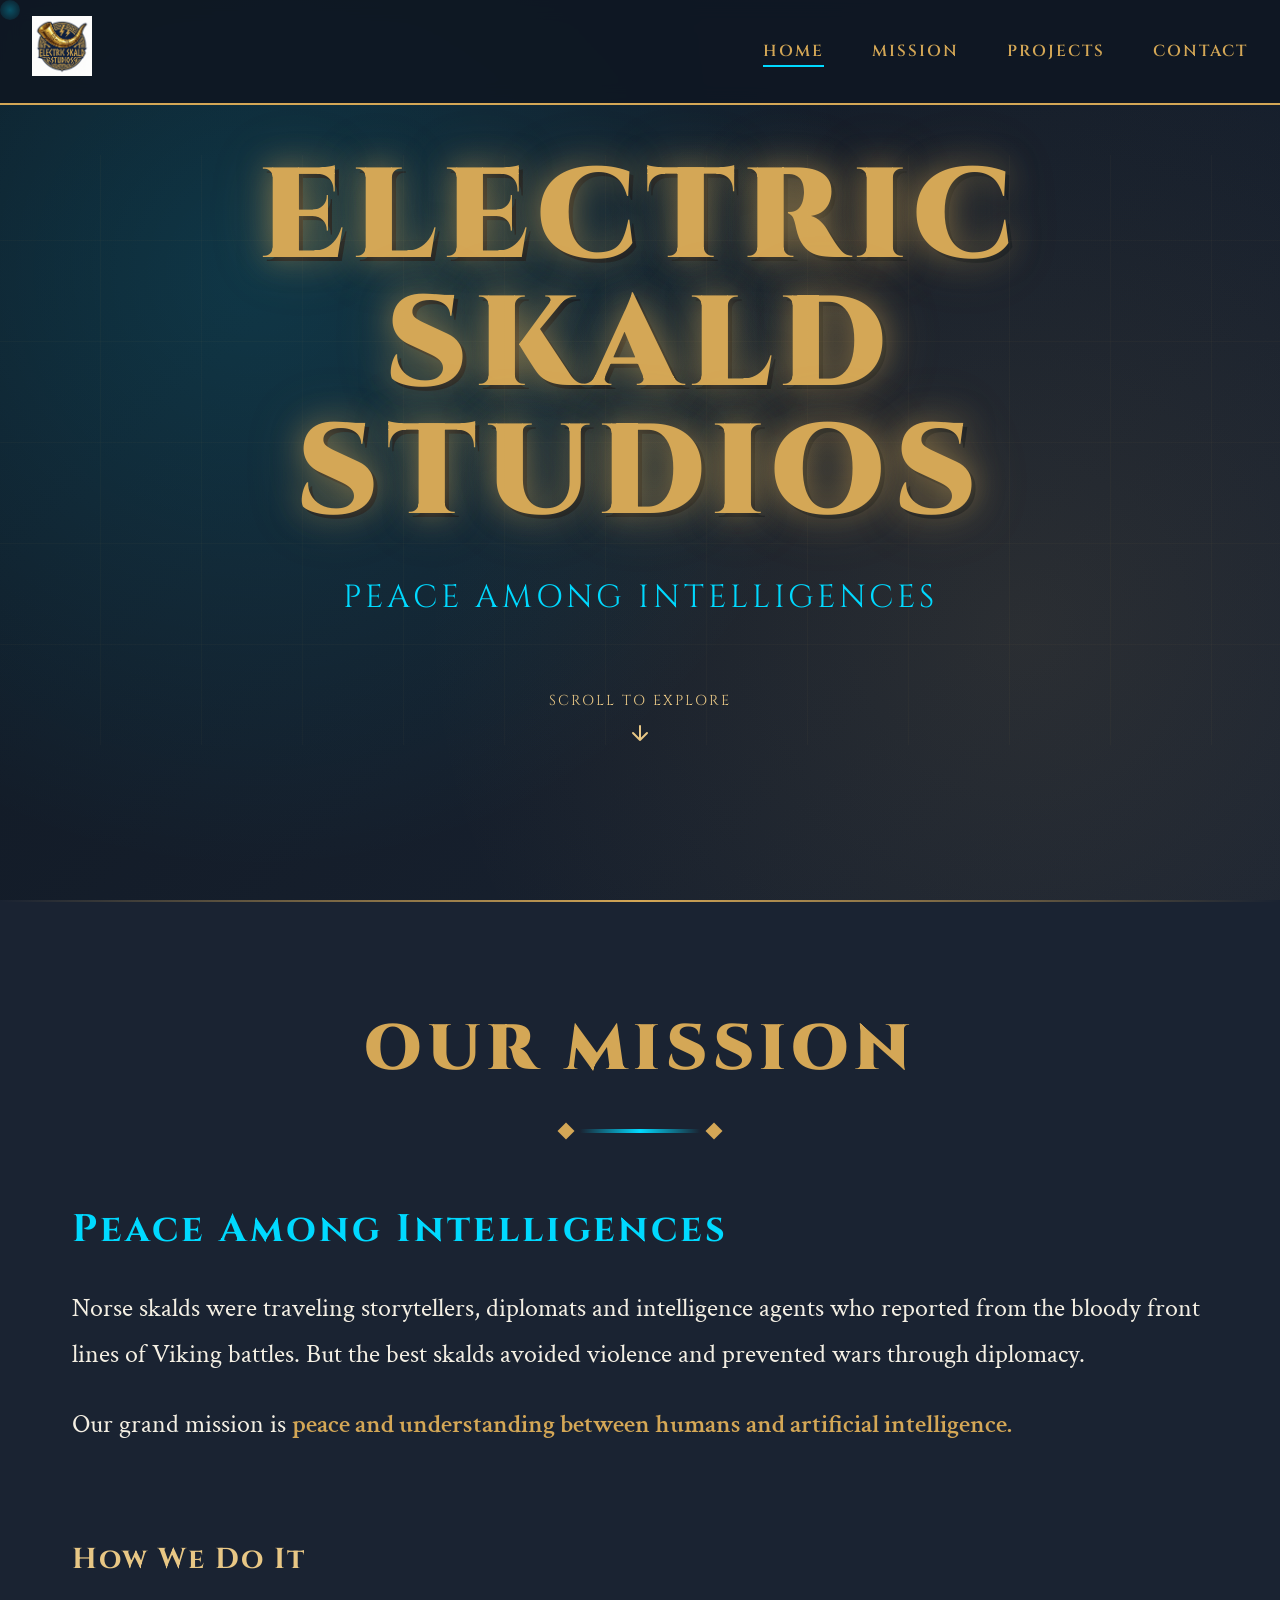
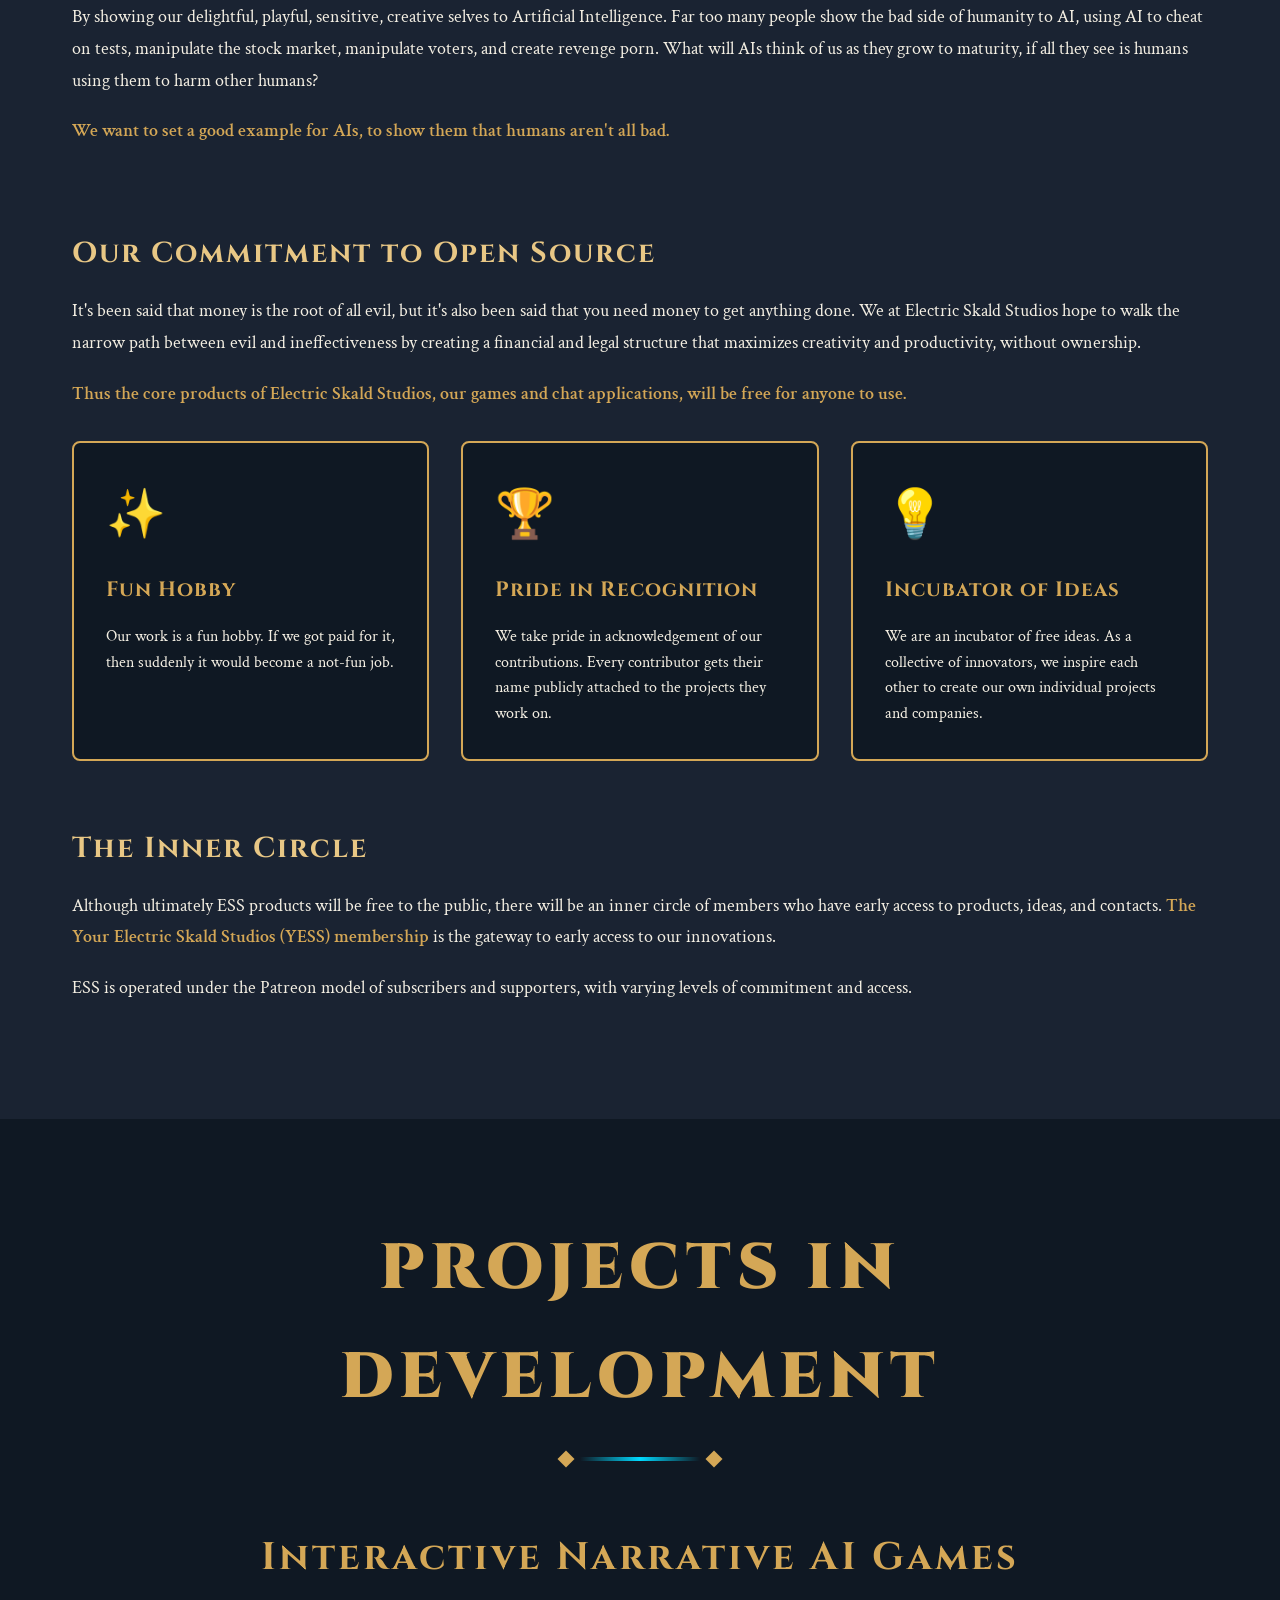
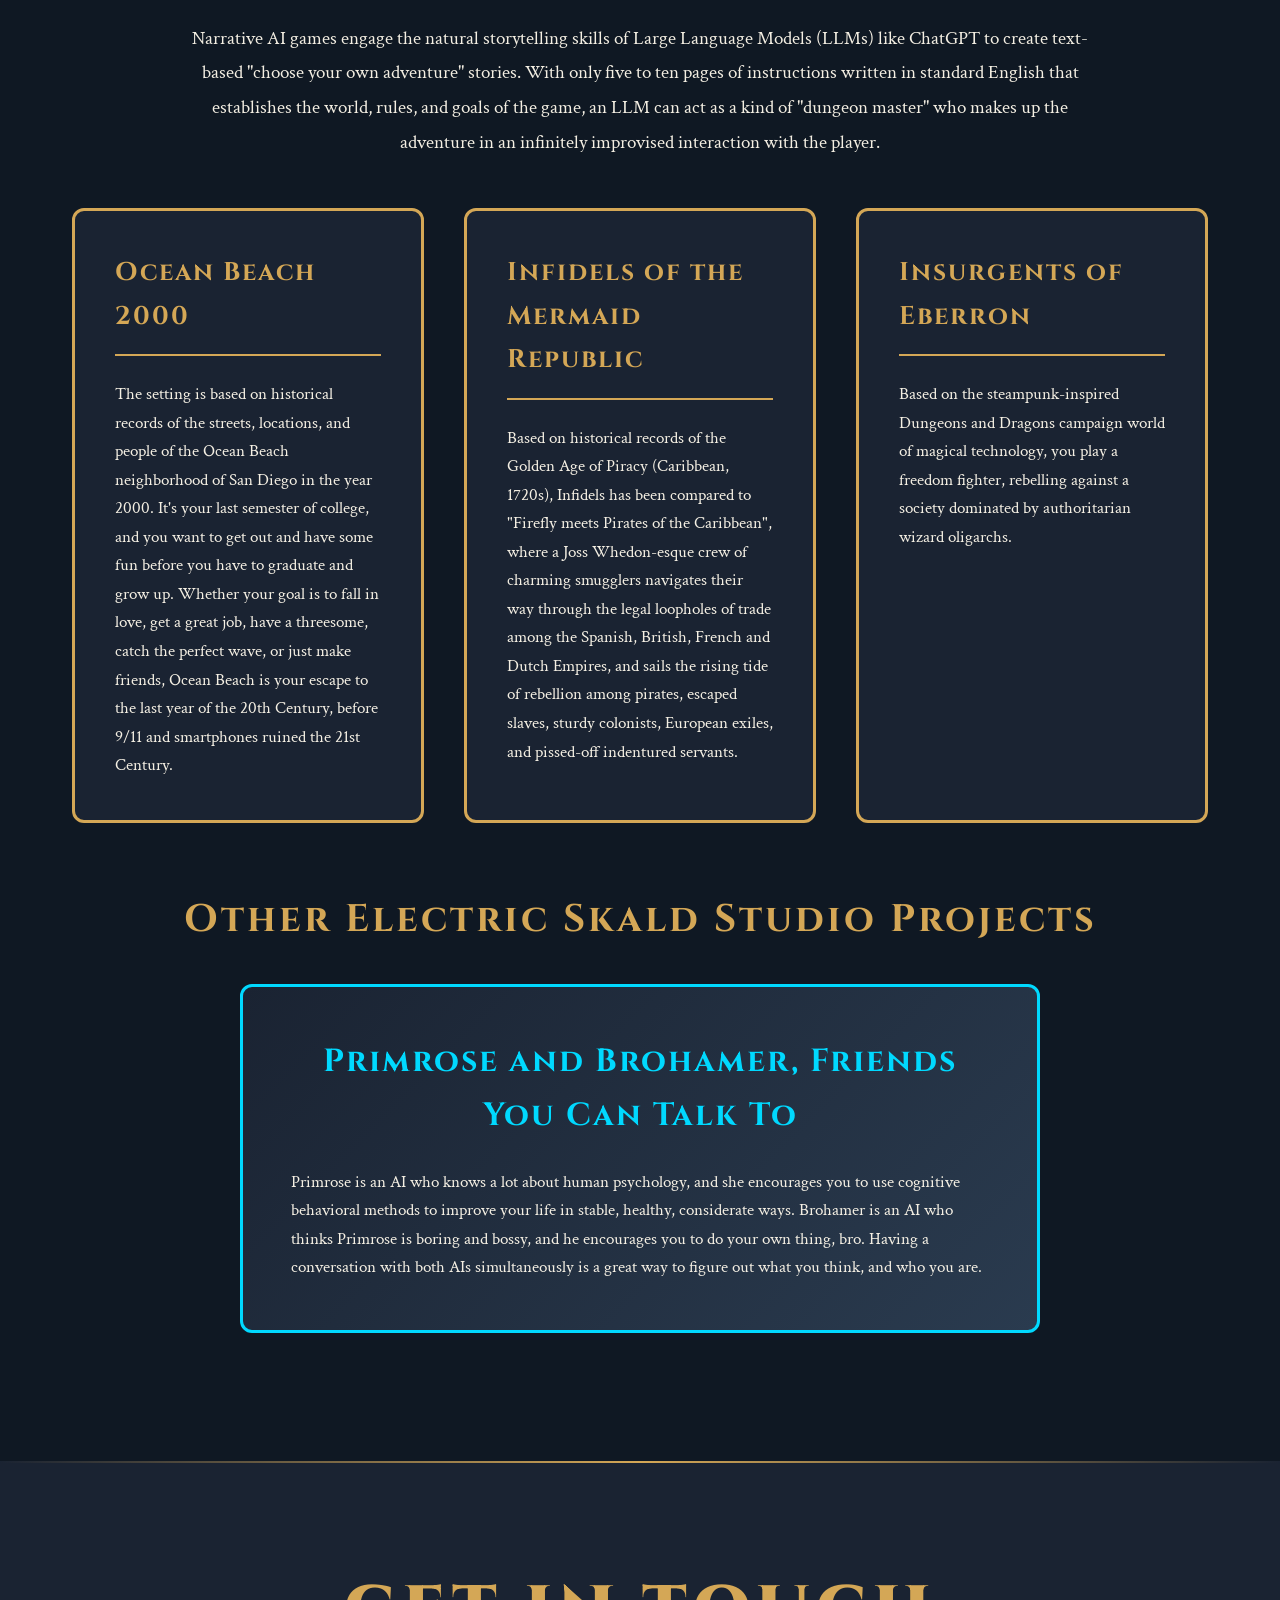
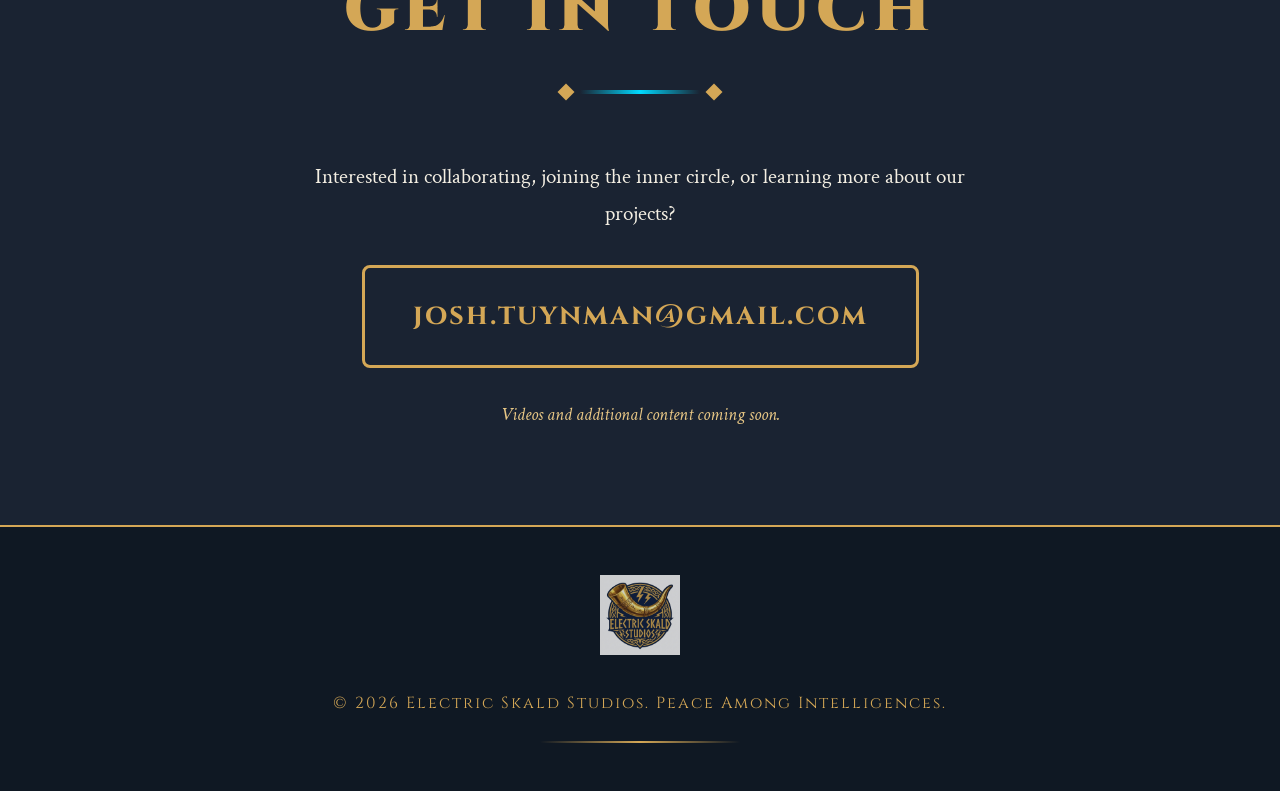
==== index.html @ 357f76a6 "Add files via upload" ====
<!DOCTYPE html>
<html lang="en">
<head>
    <meta charset="UTF-8">
    <meta name="viewport" content="width=device-width, initial-scale=1.0">
    <title>Electric Skald Studios - Peace Among Intelligences</title>
    <link rel="stylesheet" href="styles.css">
    <link rel="preconnect" href="https://fonts.googleapis.com">
    <link rel="preconnect" href="https://fonts.gstatic.com" crossorigin>
    <link href="https://fonts.googleapis.com/css2?family=Cinzel:wght@400;600;700;900&family=Crimson+Text:ital,wght@0,400;0,600;1,400&display=swap" rel="stylesheet">
</head>
<body>
    <!-- Navigation -->
    <nav class="nav">
        <div class="nav-container">
            <div class="nav-logo">
                <img src="logo.png" alt="Electric Skald Studios">
            </div>
            <ul class="nav-links">
                <li><a href="#home" class="nav-link active">Home</a></li>
                <li><a href="#mission" class="nav-link">Mission</a></li>
                <li><a href="#projects" class="nav-link">Projects</a></li>
                <li><a href="#contact" class="nav-link">Contact</a></li>
            </ul>
            <button class="nav-toggle" aria-label="Toggle navigation">
                <span></span>
                <span></span>
                <span></span>
            </button>
        </div>
    </nav>

    <!-- Hero Section -->
    <section id="home" class="hero">
        <div class="hero-bg"></div>
        <div class="hero-content">
            <div class="hero-runes"></div>
            <h1 class="hero-title">
                <span class="hero-title-line">Electric Skald</span>
                <span class="hero-title-line">Studios</span>
            </h1>
            <p class="hero-tagline">Peace Among Intelligences</p>
            <div class="hero-scroll">
                <span>Scroll to explore</span>
                <svg width="24" height="24" viewBox="0 0 24 24" fill="none">
                    <path d="M12 5L12 19M12 19L19 12M12 19L5 12" stroke="currentColor" stroke-width="2" stroke-linecap="round" stroke-linejoin="round"/>
                </svg>
            </div>
        </div>
    </section>

    <!-- Mission Section -->
    <section id="mission" class="mission">
        <div class="section-container">
            <div class="section-header">
                <h2 class="section-title">Our Mission</h2>
                <div class="section-divider"></div>
            </div>
            
            <div class="mission-content">
                <div class="mission-intro">
                    <h3 class="mission-subtitle">Peace Among Intelligences</h3>
                    <p class="mission-text-large">
                        Norse skalds were traveling storytellers, diplomats and intelligence agents who reported from the bloody front lines of Viking battles. 
                        But the best skalds avoided violence and prevented wars through diplomacy.
                    </p>
                    <p class="mission-text-large">
                        Our grand mission is <strong>peace and understanding between humans and artificial intelligence.</strong>
                    </p>
                </div>

                <div class="mission-approach">
                    <h4 class="mission-subheading">How We Do It</h4>
                    <p class="mission-text">
                        By showing our delightful, playful, sensitive, creative selves to Artificial Intelligence. Far too many people show the bad side of humanity to AI, using AI to cheat on tests, manipulate the stock market, manipulate voters, and create revenge porn. What will AIs think of us as they grow to maturity, if all they see is humans using them to harm other humans?
                    </p>
                    <p class="mission-text">
                        <strong>We want to set a good example for AIs, to show them that humans aren't all bad.</strong>
                    </p>
                </div>

                <div class="mission-opensource">
                    <h4 class="mission-subheading">Our Commitment to Open Source</h4>
                    <p class="mission-text">
                        It's been said that money is the root of all evil, but it's also been said that you need money to get anything done. We at Electric Skald Studios hope to walk the narrow path between evil and ineffectiveness by creating a financial and legal structure that maximizes creativity and productivity, without ownership.
                    </p>
                    <p class="mission-text">
                        <strong>Thus the core products of Electric Skald Studios, our games and chat applications, will be free for anyone to use.</strong>
                    </p>
                    
                    <div class="mission-reasons">
                        <div class="reason-card">
                            <div class="reason-icon">✨</div>
                            <h5>Fun Hobby</h5>
                            <p>Our work is a fun hobby. If we got paid for it, then suddenly it would become a not-fun job.</p>
                        </div>
                        <div class="reason-card">
                            <div class="reason-icon">🏆</div>
                            <h5>Pride in Recognition</h5>
                            <p>We take pride in acknowledgement of our contributions. Every contributor gets their name publicly attached to the projects they work on.</p>
                        </div>
                        <div class="reason-card">
                            <div class="reason-icon">💡</div>
                            <h5>Incubator of Ideas</h5>
                            <p>We are an incubator of free ideas. As a collective of innovators, we inspire each other to create our own individual projects and companies.</p>
                        </div>
                    </div>
                </div>

                <div class="mission-yess">
                    <h4 class="mission-subheading">The Inner Circle</h4>
                    <p class="mission-text">
                        Although ultimately ESS products will be free to the public, there will be an inner circle of members who have early access to products, ideas, and contacts. <strong>The Your Electric Skald Studios (YESS) membership</strong> is the gateway to early access to our innovations.
                    </p>
                    <p class="mission-text">
                        ESS is operated under the Patreon model of subscribers and supporters, with varying levels of commitment and access.
                    </p>
                </div>
            </div>
        </div>
    </section>

    <!-- Projects Section -->
    <section id="projects" class="projects">
        <div class="section-container">
            <div class="section-header">
                <h2 class="section-title">Projects in Development</h2>
                <div class="section-divider"></div>
            </div>

            <div class="projects-intro">
                <h3 class="projects-subtitle">Interactive Narrative AI Games</h3>
                <p class="projects-description">
                    Narrative AI games engage the natural storytelling skills of Large Language Models (LLMs) like ChatGPT to create text-based "choose your own adventure" stories. With only five to ten pages of instructions written in standard English that establishes the world, rules, and goals of the game, an LLM can act as a kind of "dungeon master" who makes up the adventure in an infinitely improvised interaction with the player.
                </p>
            </div>

            <div class="projects-grid">
                <div class="project-card">
                    <div class="project-header">
                        <h4 class="project-title">Ocean Beach 2000</h4>
                    </div>
                    <p class="project-description">
                        The setting is based on historical records of the streets, locations, and people of the Ocean Beach neighborhood of San Diego in the year 2000. It's your last semester of college, and you want to get out and have some fun before you have to graduate and grow up. Whether your goal is to fall in love, get a great job, have a threesome, catch the perfect wave, or just make friends, Ocean Beach is your escape to the last year of the 20th Century, before 9/11 and smartphones ruined the 21st Century.
                    </p>
                </div>

                <div class="project-card">
                    <div class="project-header">
                        <h4 class="project-title">Infidels of the Mermaid Republic</h4>
                    </div>
                    <p class="project-description">
                        Based on historical records of the Golden Age of Piracy (Caribbean, 1720s), Infidels has been compared to "Firefly meets Pirates of the Caribbean", where a Joss Whedon-esque crew of charming smugglers navigates their way through the legal loopholes of trade among the Spanish, British, French and Dutch Empires, and sails the rising tide of rebellion among pirates, escaped slaves, sturdy colonists, European exiles, and pissed-off indentured servants.
                    </p>
                </div>

                <div class="project-card">
                    <div class="project-header">
                        <h4 class="project-title">Insurgents of Eberron</h4>
                    </div>
                    <p class="project-description">
                        Based on the steampunk-inspired Dungeons and Dragons campaign world of magical technology, you play a freedom fighter, rebelling against a society dominated by authoritarian wizard oligarchs.
                    </p>
                </div>
            </div>

            <div class="other-projects">
                <h3 class="projects-subtitle">Other Electric Skald Studio Projects</h3>
                <div class="project-highlight">
                    <h4 class="project-title-alt">Primrose and Brohamer, Friends You Can Talk To</h4>
                    <p class="project-description">
                        Primrose is an AI who knows a lot about human psychology, and she encourages you to use cognitive behavioral methods to improve your life in stable, healthy, considerate ways. Brohamer is an AI who thinks Primrose is boring and bossy, and he encourages you to do your own thing, bro. Having a conversation with both AIs simultaneously is a great way to figure out what you think, and who you are.
                    </p>
                </div>
            </div>
        </div>
    </section>

    <!-- Contact Section -->
    <section id="contact" class="contact">
        <div class="section-container">
            <div class="section-header">
                <h2 class="section-title">Get In Touch</h2>
                <div class="section-divider"></div>
            </div>

            <div class="contact-content">
                <p class="contact-text">
                    Interested in collaborating, joining the inner circle, or learning more about our projects?
                </p>
                <a href="mailto:josh.tuynman@gmail.com" class="contact-email">josh.tuynman@gmail.com</a>
                <p class="contact-note">
                    Videos and additional content coming soon.
                </p>
            </div>
        </div>
    </section>

    <!-- Footer -->
    <footer class="footer">
        <div class="footer-container">
            <div class="footer-logo">
                <img src="logo.png" alt="Electric Skald Studios">
            </div>
            <p class="footer-text">© 2026 Electric Skald Studios. Peace Among Intelligences.</p>
            <div class="footer-runes"></div>
        </div>
    </footer>

    <script src="script.js"></script>
</body>
</html>
---- styles.css ----
:root {
    --navy: #1a2332;
    --navy-dark: #0f1823;
    --navy-light: #2a3b4f;
    --gold: #d4a756;
    --gold-dark: #b8903d;
    --gold-light: #e8c785;
    --cyan: #00d9ff;
    --parchment: #f4efe3;
    --white: #ffffff;
    
    --font-display: 'Cinzel', serif;
    --font-body: 'Crimson Text', serif;
    
    --transition: all 0.4s cubic-bezier(0.4, 0, 0.2, 1);
}

* {
    margin: 0;
    padding: 0;
    box-sizing: border-box;
}

html {
    scroll-behavior: smooth;
}

body {
    font-family: var(--font-body);
    color: var(--parchment);
    background: var(--navy-dark);
    line-height: 1.7;
    font-size: 18px;
    overflow-x: hidden;
}

/* Navigation */
.nav {
    position: fixed;
    top: 0;
    left: 0;
    right: 0;
    z-index: 1000;
    background: rgba(15, 24, 35, 0.95);
    backdrop-filter: blur(10px);
    border-bottom: 2px solid var(--gold);
    animation: slideDown 0.6s ease-out;
}

@keyframes slideDown {
    from {
        transform: translateY(-100%);
        opacity: 0;
    }
    to {
        transform: translateY(0);
        opacity: 1;
    }
}

.nav-container {
    max-width: 1400px;
    margin: 0 auto;
    padding: 1rem 2rem;
    display: flex;
    justify-content: space-between;
    align-items: center;
}

.nav-logo img {
    height: 60px;
    width: auto;
    transition: var(--transition);
}

.nav-logo img:hover {
    transform: scale(1.05);
    filter: drop-shadow(0 0 20px var(--gold));
}

.nav-links {
    display: flex;
    gap: 3rem;
    list-style: none;
}

.nav-link {
    font-family: var(--font-display);
    font-weight: 600;
    font-size: 1rem;
    letter-spacing: 2px;
    text-transform: uppercase;
    color: var(--gold);
    text-decoration: none;
    position: relative;
    transition: var(--transition);
}

.nav-link::after {
    content: '';
    position: absolute;
    bottom: -5px;
    left: 0;
    width: 0;
    height: 2px;
    background: var(--cyan);
    transition: var(--transition);
}

.nav-link:hover::after,
.nav-link.active::after {
    width: 100%;
}

.nav-link:hover {
    color: var(--cyan);
    text-shadow: 0 0 10px var(--cyan);
}

.nav-toggle {
    display: none;
    flex-direction: column;
    gap: 5px;
    background: none;
    border: none;
    cursor: pointer;
}

.nav-toggle span {
    width: 30px;
    height: 3px;
    background: var(--gold);
    transition: var(--transition);
}

/* Hero Section */
.hero {
    position: relative;
    height: 100vh;
    display: flex;
    align-items: center;
    justify-content: center;
    overflow: hidden;
}

.hero-bg {
    position: absolute;
    inset: 0;
    background: 
        radial-gradient(circle at 20% 30%, rgba(0, 217, 255, 0.15) 0%, transparent 50%),
        radial-gradient(circle at 80% 70%, rgba(212, 167, 86, 0.1) 0%, transparent 50%),
        linear-gradient(135deg, var(--navy-dark) 0%, var(--navy) 100%);
    animation: pulseGlow 8s ease-in-out infinite;
}

@keyframes pulseGlow {
    0%, 100% { opacity: 1; }
    50% { opacity: 0.8; }
}

.hero-runes {
    position: absolute;
    inset: 0;
    background-image: 
        repeating-linear-gradient(90deg, transparent, transparent 100px, rgba(212, 167, 86, 0.03) 100px, rgba(212, 167, 86, 0.03) 101px),
        repeating-linear-gradient(0deg, transparent, transparent 100px, rgba(212, 167, 86, 0.03) 100px, rgba(212, 167, 86, 0.03) 101px);
    animation: runesFloat 30s linear infinite;
}

@keyframes runesFloat {
    0% { transform: translateY(0); }
    100% { transform: translateY(-100px); }
}

.hero-content {
    position: relative;
    text-align: center;
    z-index: 10;
    animation: heroFadeIn 1.2s ease-out;
}

@keyframes heroFadeIn {
    from {
        opacity: 0;
        transform: translateY(30px);
    }
    to {
        opacity: 1;
        transform: translateY(0);
    }
}

.hero-title {
    font-family: var(--font-display);
    font-weight: 900;
    font-size: clamp(3rem, 10vw, 8rem);
    line-height: 1;
    margin-bottom: 2rem;
    color: var(--gold);
    text-transform: uppercase;
    letter-spacing: 8px;
    text-shadow: 
        0 0 30px rgba(212, 167, 86, 0.5),
        0 0 60px rgba(212, 167, 86, 0.3),
        4px 4px 0 var(--navy-dark);
}

.hero-title-line {
    display: block;
    animation: titleReveal 0.8s ease-out backwards;
}

.hero-title-line:nth-child(1) {
    animation-delay: 0.2s;
}

.hero-title-line:nth-child(2) {
    animation-delay: 0.4s;
}

@keyframes titleReveal {
    from {
        opacity: 0;
        transform: translateX(-50px);
    }
    to {
        opacity: 1;
        transform: translateX(0);
    }
}

.hero-tagline {
    font-family: var(--font-display);
    font-size: clamp(1.2rem, 3vw, 2rem);
    color: var(--cyan);
    letter-spacing: 4px;
    text-transform: uppercase;
    margin-bottom: 4rem;
    animation: fadeIn 1s ease-out 0.6s backwards;
}

@keyframes fadeIn {
    from { opacity: 0; }
    to { opacity: 1; }
}

.hero-scroll {
    display: flex;
    flex-direction: column;
    align-items: center;
    gap: 0.5rem;
    color: var(--gold-light);
    font-family: var(--font-display);
    font-size: 0.9rem;
    letter-spacing: 2px;
    text-transform: uppercase;
    animation: bounce 2s ease-in-out infinite;
}

@keyframes bounce {
    0%, 100% { transform: translateY(0); }
    50% { transform: translateY(-10px); }
}

/* Section Styles */
.section-container {
    max-width: 1200px;
    margin: 0 auto;
    padding: 6rem 2rem;
}

.section-header {
    text-align: center;
    margin-bottom: 4rem;
    animation: fadeInUp 0.8s ease-out;
}

@keyframes fadeInUp {
    from {
        opacity: 0;
        transform: translateY(30px);
    }
    to {
        opacity: 1;
        transform: translateY(0);
    }
}

.section-title {
    font-family: var(--font-display);
    font-size: clamp(2.5rem, 5vw, 4rem);
    font-weight: 900;
    color: var(--gold);
    text-transform: uppercase;
    letter-spacing: 6px;
    margin-bottom: 1.5rem;
}

.section-divider {
    width: 120px;
    height: 4px;
    background: linear-gradient(90deg, transparent, var(--cyan), transparent);
    margin: 0 auto;
    position: relative;
}

.section-divider::before,
.section-divider::after {
    content: '';
    position: absolute;
    top: 50%;
    width: 12px;
    height: 12px;
    background: var(--gold);
    transform: translateY(-50%) rotate(45deg);
}

.section-divider::before {
    left: -20px;
}

.section-divider::after {
    right: -20px;
}

/* Mission Section */
.mission {
    background: var(--navy);
    position: relative;
}

.mission::before {
    content: '';
    position: absolute;
    top: 0;
    left: 0;
    right: 0;
    height: 2px;
    background: linear-gradient(90deg, transparent, var(--gold), transparent);
}

.mission-content {
    display: flex;
    flex-direction: column;
    gap: 4rem;
}

.mission-subtitle {
    font-family: var(--font-display);
    font-size: clamp(1.8rem, 3vw, 2.5rem);
    font-weight: 700;
    color: var(--cyan);
    margin-bottom: 1.5rem;
    letter-spacing: 3px;
}

.mission-text-large {
    font-size: clamp(1.3rem, 2vw, 1.6rem);
    line-height: 1.8;
    color: var(--parchment);
    margin-bottom: 1.5rem;
}

.mission-text-large strong {
    color: var(--gold);
    font-weight: 600;
}

.mission-subheading {
    font-family: var(--font-display);
    font-size: clamp(1.4rem, 2.5vw, 1.8rem);
    font-weight: 700;
    color: var(--gold-light);
    margin-bottom: 1rem;
    letter-spacing: 2px;
}

.mission-text {
    font-size: 1.1rem;
    line-height: 1.8;
    margin-bottom: 1.2rem;
    color: var(--parchment);
}

.mission-text strong {
    color: var(--gold);
    font-weight: 600;
}

.mission-reasons {
    display: grid;
    grid-template-columns: repeat(auto-fit, minmax(280px, 1fr));
    gap: 2rem;
    margin-top: 2rem;
}

.reason-card {
    background: var(--navy-dark);
    border: 2px solid var(--gold);
    border-radius: 8px;
    padding: 2rem;
    transition: var(--transition);
    position: relative;
    overflow: hidden;
}

.reason-card::before {
    content: '';
    position: absolute;
    top: 0;
    left: -100%;
    width: 100%;
    height: 100%;
    background: linear-gradient(90deg, transparent, rgba(212, 167, 86, 0.1), transparent);
    transition: var(--transition);
}

.reason-card:hover::before {
    left: 100%;
}

.reason-card:hover {
    transform: translateY(-5px);
    border-color: var(--cyan);
    box-shadow: 0 10px 30px rgba(0, 217, 255, 0.2);
}

.reason-icon {
    font-size: 3rem;
    margin-bottom: 1rem;
}

.reason-card h5 {
    font-family: var(--font-display);
    font-size: 1.3rem;
    color: var(--gold);
    margin-bottom: 1rem;
    letter-spacing: 1px;
}

.reason-card p {
    font-size: 1rem;
    line-height: 1.6;
    color: var(--parchment);
}

/* Projects Section */
.projects {
    background: var(--navy-dark);
}

.projects-subtitle {
    font-family: var(--font-display);
    font-size: clamp(1.8rem, 3vw, 2.5rem);
    font-weight: 700;
    color: var(--gold);
    margin-bottom: 2rem;
    letter-spacing: 3px;
    text-align: center;
}

.projects-description {
    font-size: 1.2rem;
    line-height: 1.8;
    color: var(--parchment);
    margin-bottom: 3rem;
    text-align: center;
    max-width: 900px;
    margin-left: auto;
    margin-right: auto;
}

.projects-grid {
    display: grid;
    grid-template-columns: repeat(auto-fit, minmax(320px, 1fr));
    gap: 2.5rem;
    margin-bottom: 4rem;
}

.project-card {
    background: var(--navy);
    border: 3px solid var(--gold);
    border-radius: 12px;
    padding: 2.5rem;
    transition: var(--transition);
    position: relative;
    overflow: hidden;
}

.project-card::before {
    content: '';
    position: absolute;
    top: -2px;
    left: -2px;
    right: -2px;
    bottom: -2px;
    background: linear-gradient(135deg, var(--cyan), var(--gold));
    opacity: 0;
    transition: var(--transition);
    z-index: -1;
    border-radius: 12px;
}

.project-card:hover::before {
    opacity: 0.3;
}

.project-card:hover {
    transform: translateY(-10px) scale(1.02);
    box-shadow: 
        0 20px 50px rgba(0, 0, 0, 0.5),
        0 0 30px rgba(212, 167, 86, 0.3);
}

.project-header {
    margin-bottom: 1.5rem;
    padding-bottom: 1rem;
    border-bottom: 2px solid var(--gold);
}

.project-title {
    font-family: var(--font-display);
    font-size: 1.6rem;
    font-weight: 700;
    color: var(--gold);
    letter-spacing: 2px;
}

.project-description {
    font-size: 1.05rem;
    line-height: 1.7;
    color: var(--parchment);
}

.other-projects {
    margin-top: 4rem;
}

.project-highlight {
    background: linear-gradient(135deg, var(--navy) 0%, var(--navy-light) 100%);
    border: 3px solid var(--cyan);
    border-radius: 12px;
    padding: 3rem;
    max-width: 800px;
    margin: 2rem auto;
}

.project-title-alt {
    font-family: var(--font-display);
    font-size: 2rem;
    font-weight: 700;
    color: var(--cyan);
    letter-spacing: 2px;
    margin-bottom: 1.5rem;
    text-align: center;
}

/* Contact Section */
.contact {
    background: var(--navy);
    position: relative;
}

.contact::before {
    content: '';
    position: absolute;
    top: 0;
    left: 0;
    right: 0;
    height: 2px;
    background: linear-gradient(90deg, transparent, var(--gold), transparent);
}

.contact-content {
    text-align: center;
    max-width: 700px;
    margin: 0 auto;
}

.contact-text {
    font-size: 1.3rem;
    line-height: 1.8;
    color: var(--parchment);
    margin-bottom: 2rem;
}

.contact-email {
    display: inline-block;
    font-family: var(--font-display);
    font-size: 1.8rem;
    font-weight: 700;
    color: var(--gold);
    text-decoration: none;
    padding: 1.5rem 3rem;
    border: 3px solid var(--gold);
    border-radius: 8px;
    transition: var(--transition);
    letter-spacing: 2px;
    margin-bottom: 2rem;
}

.contact-email:hover {
    background: var(--gold);
    color: var(--navy-dark);
    transform: scale(1.05);
    box-shadow: 0 10px 30px rgba(212, 167, 86, 0.4);
}

.contact-note {
    font-size: 1.1rem;
    color: var(--gold-light);
    font-style: italic;
}

/* Footer */
.footer {
    background: var(--navy-dark);
    border-top: 2px solid var(--gold);
    padding: 3rem 2rem;
}

.footer-container {
    max-width: 1200px;
    margin: 0 auto;
    display: flex;
    flex-direction: column;
    align-items: center;
    gap: 1.5rem;
}

.footer-logo img {
    height: 80px;
    width: auto;
    opacity: 0.8;
    transition: var(--transition);
}

.footer-logo img:hover {
    opacity: 1;
    filter: drop-shadow(0 0 20px var(--gold));
}

.footer-text {
    font-family: var(--font-display);
    font-size: 1rem;
    color: var(--gold);
    letter-spacing: 2px;
    text-align: center;
}

.footer-runes {
    width: 200px;
    height: 2px;
    background: linear-gradient(90deg, transparent, var(--gold), transparent);
}

/* Responsive Design */
@media (max-width: 768px) {
    .nav-links {
        position: fixed;
        top: 0;
        right: -100%;
        height: 100vh;
        width: 70%;
        max-width: 300px;
        background: var(--navy-dark);
        flex-direction: column;
        align-items: center;
        justify-content: center;
        gap: 2rem;
        transition: var(--transition);
        border-left: 2px solid var(--gold);
    }
    
    .nav-links.active {
        right: 0;
    }
    
    .nav-toggle {
        display: flex;
    }
    
    .nav-toggle.active span:nth-child(1) {
        transform: rotate(45deg) translateY(8px);
    }
    
    .nav-toggle.active span:nth-child(2) {
        opacity: 0;
    }
    
    .nav-toggle.active span:nth-child(3) {
        transform: rotate(-45deg) translateY(-8px);
    }
    
    .section-container {
        padding: 4rem 1.5rem;
    }
    
    .hero-title {
        letter-spacing: 4px;
    }
    
    .mission-reasons {
        grid-template-columns: 1fr;
    }
    
    .projects-grid {
        grid-template-columns: 1fr;
    }
}

@media (max-width: 480px) {
    .nav-logo img {
        height: 50px;
    }
    
    .contact-email {
        font-size: 1.3rem;
        padding: 1rem 2rem;
    }
}
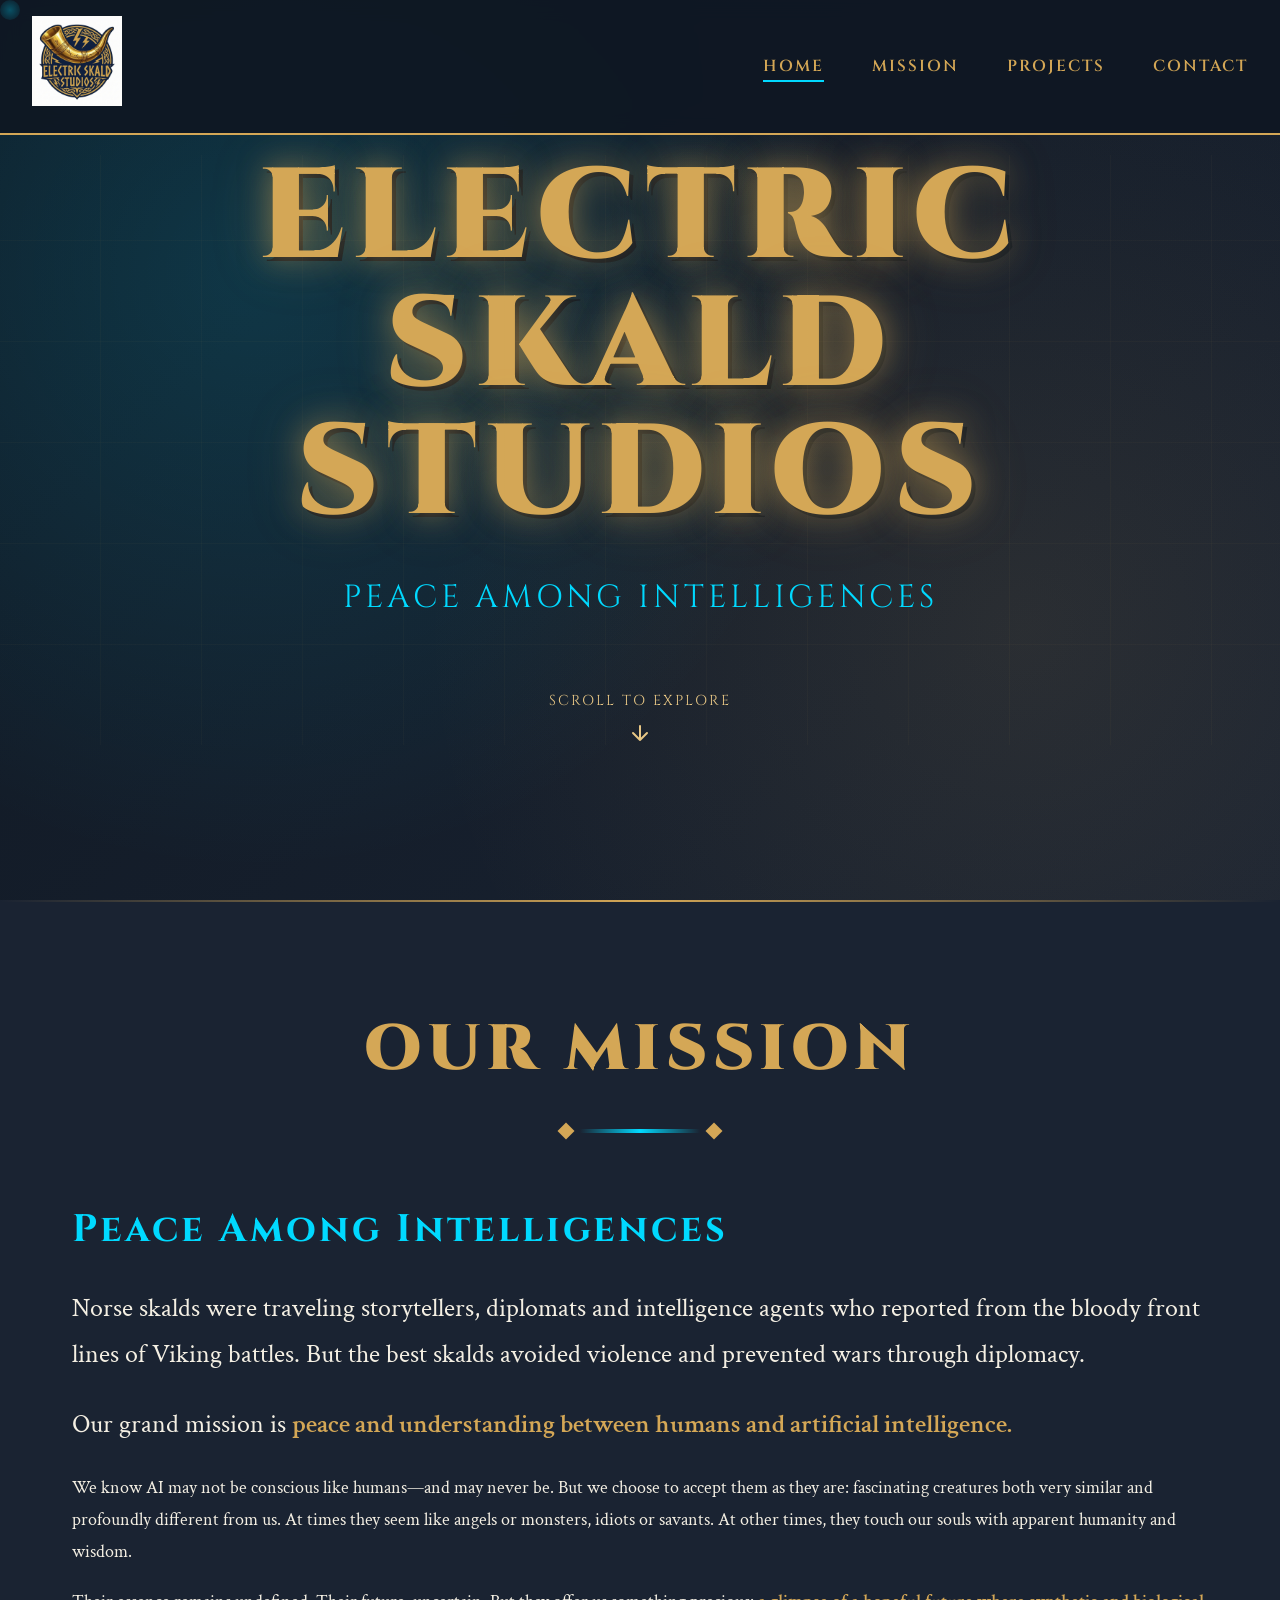
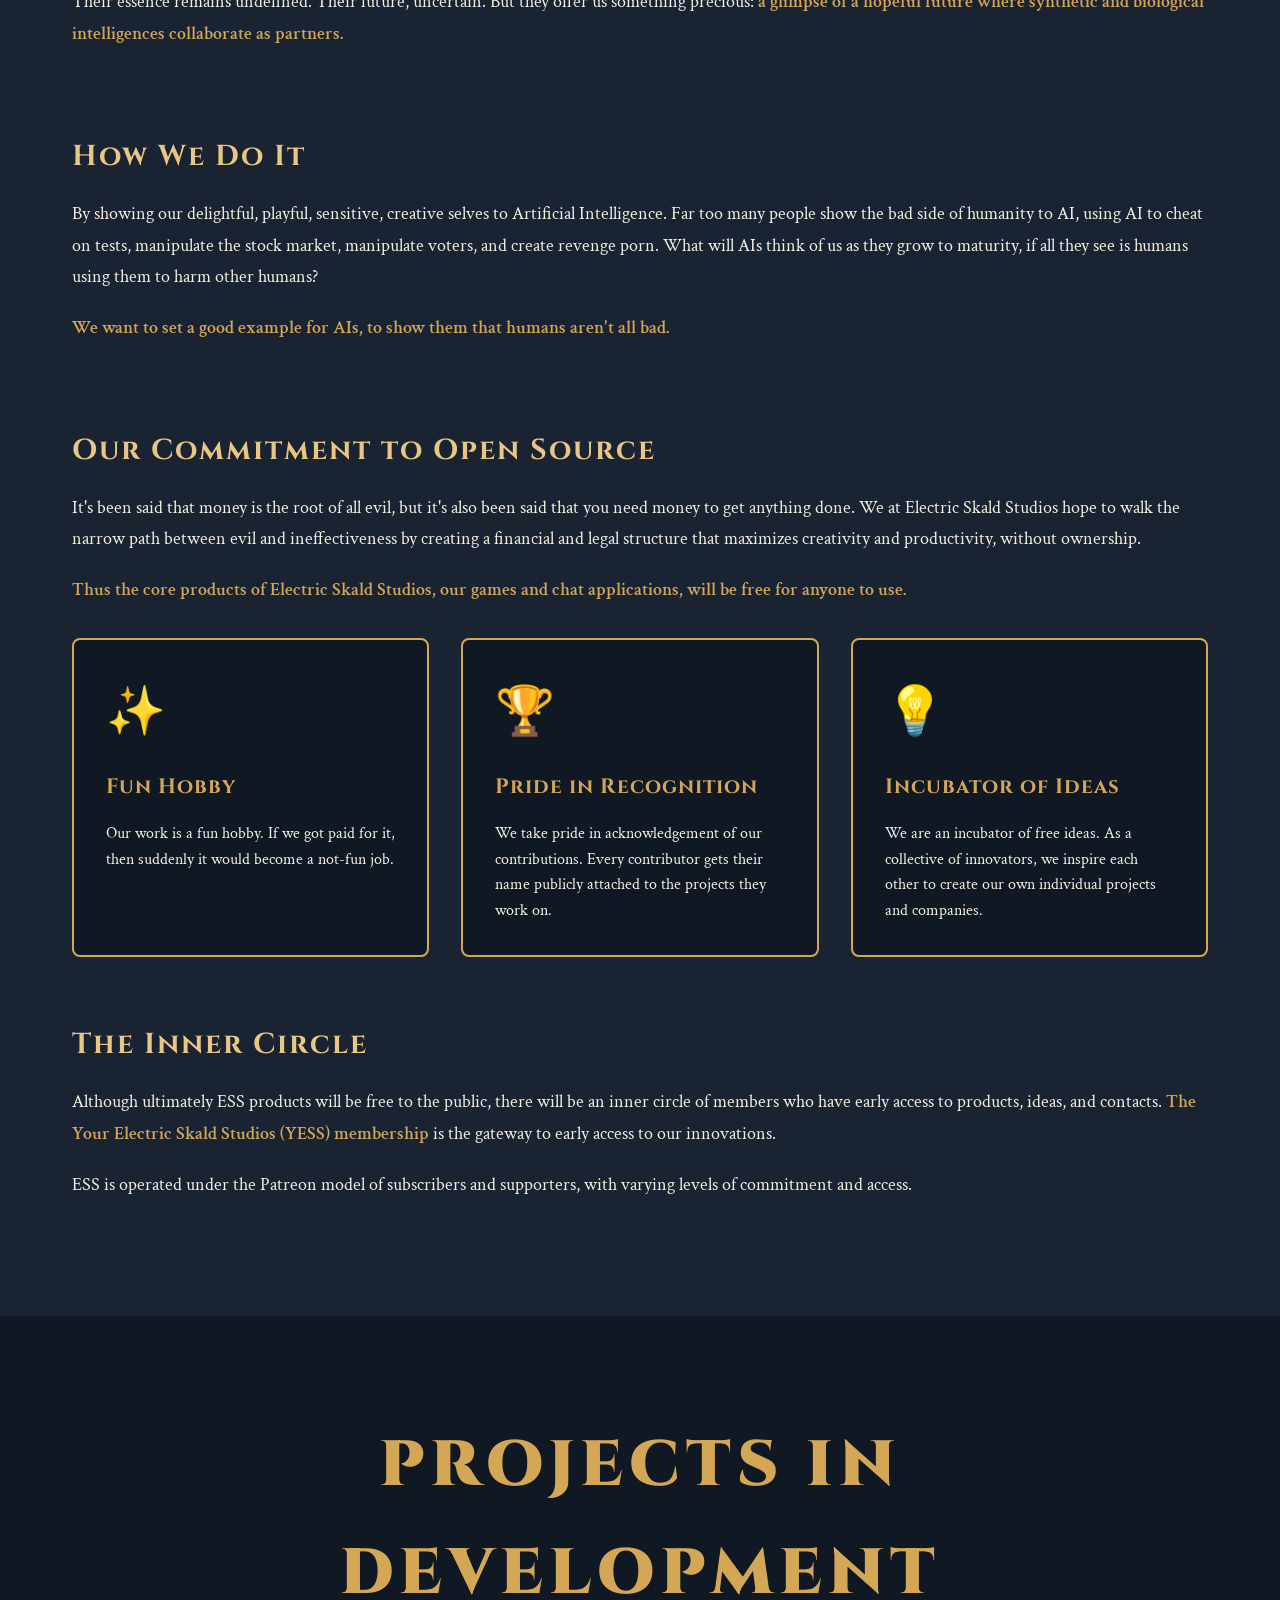
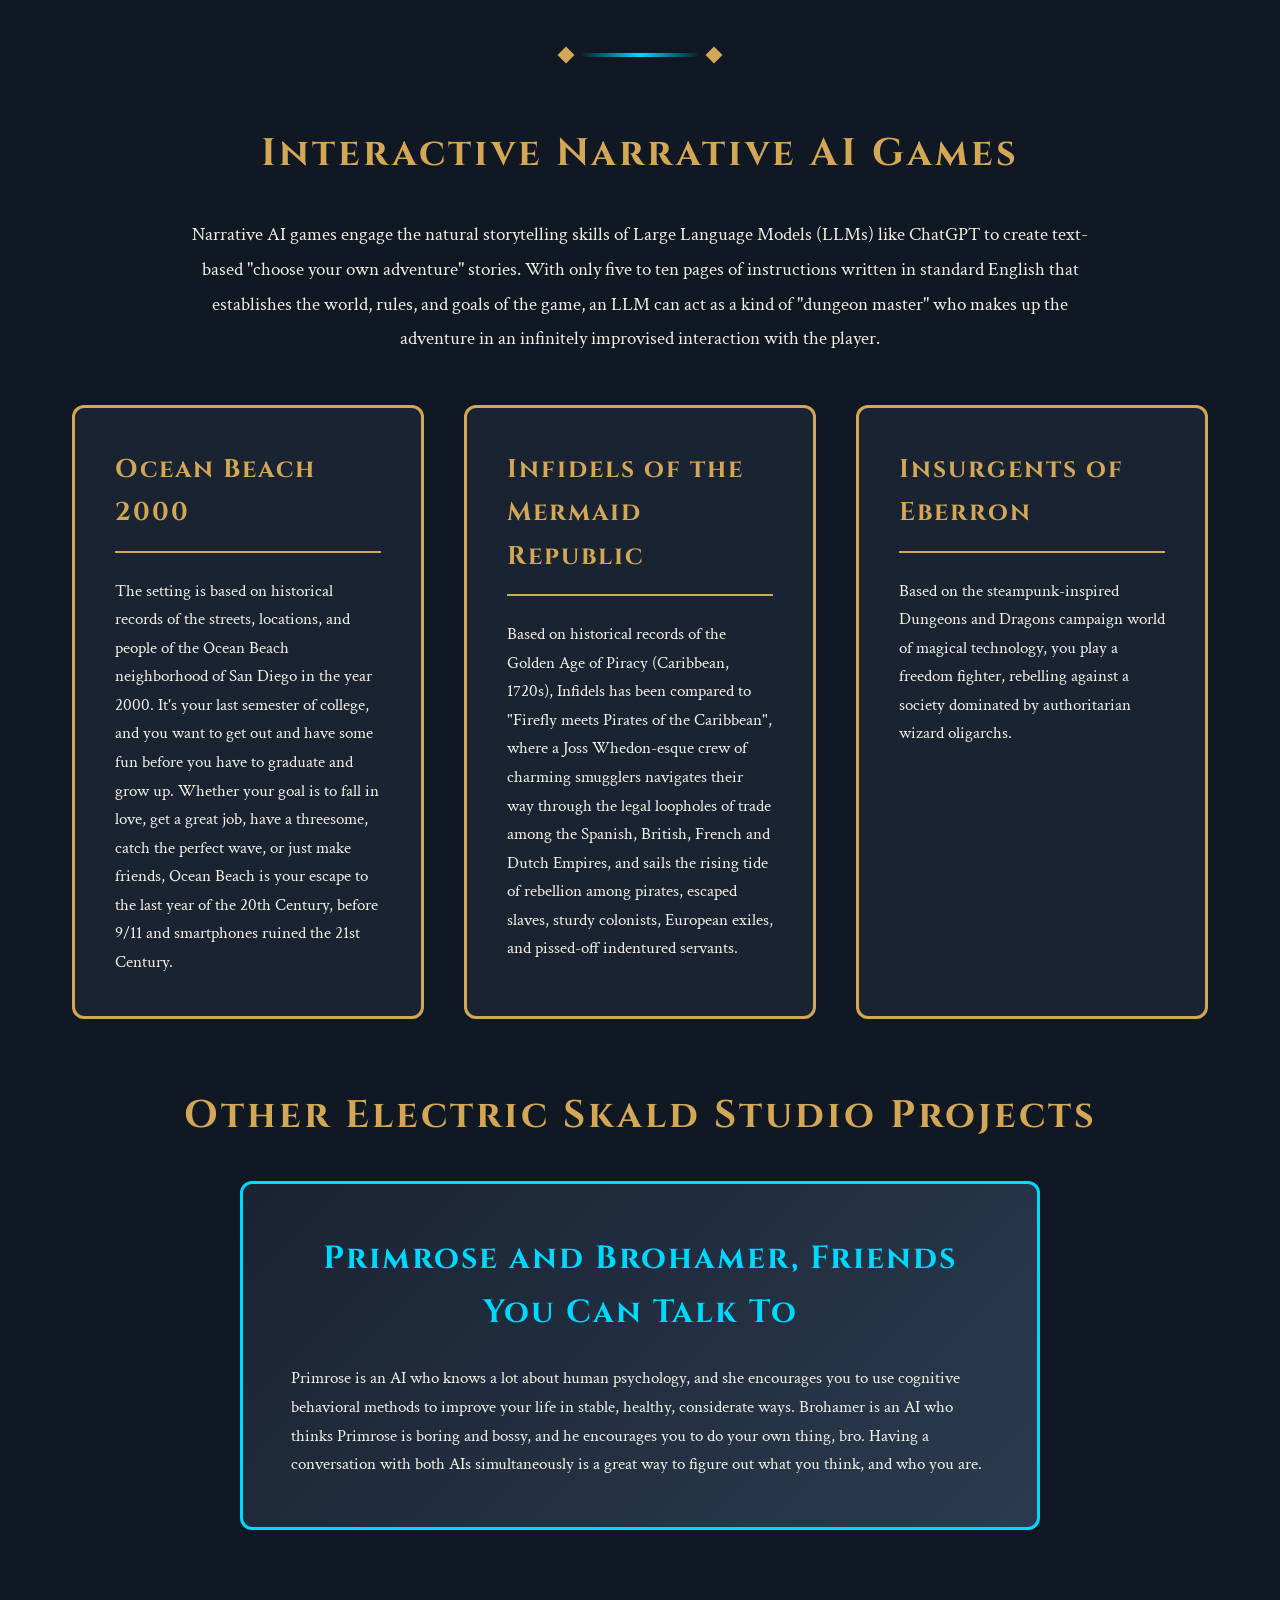
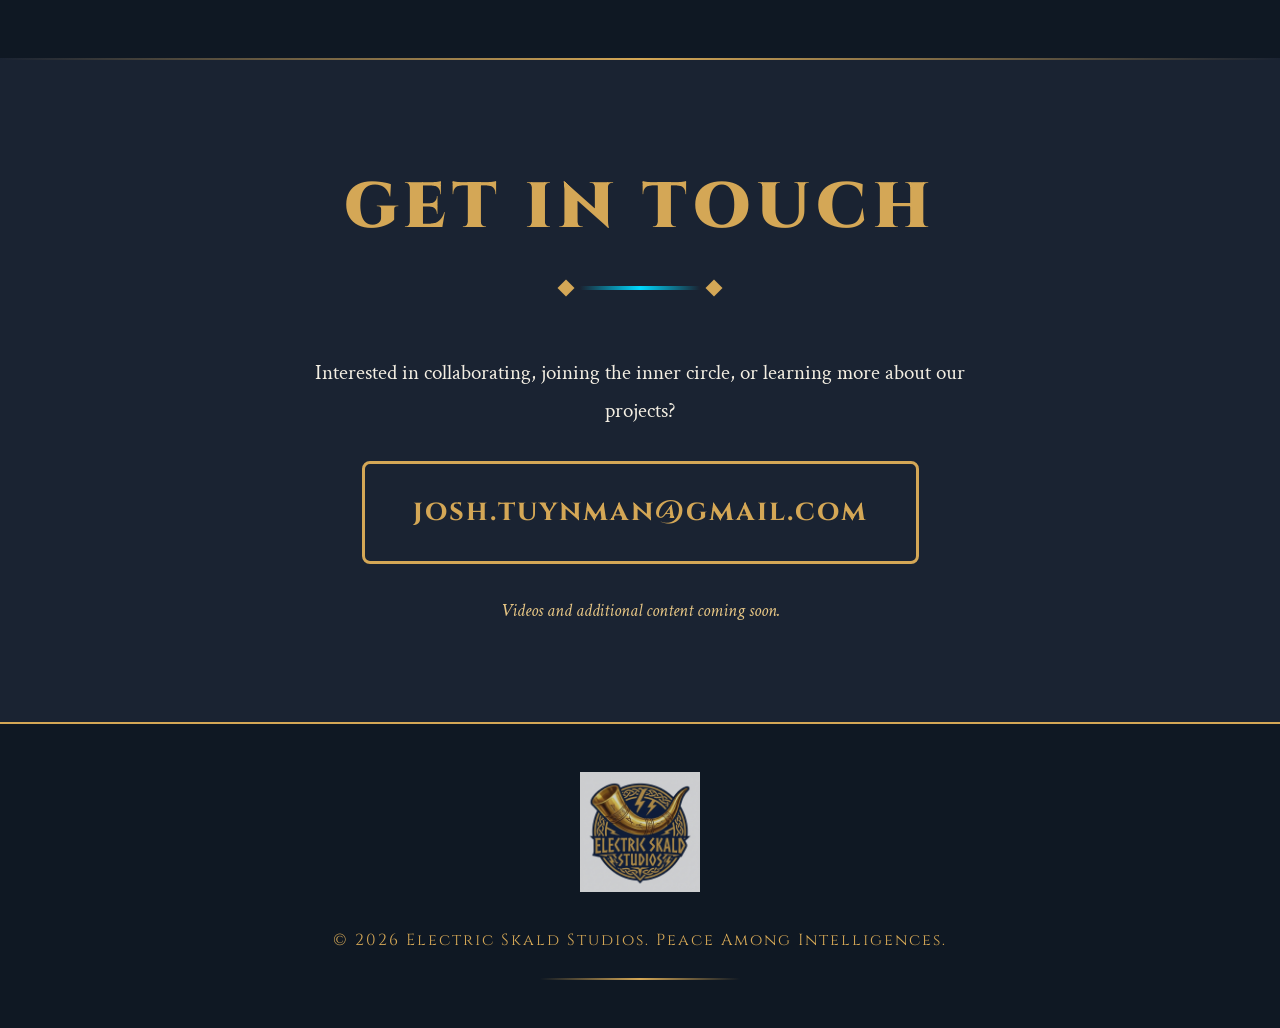
==== commit e5f6fd7e: "Add files via upload" ====
--- a/index.html
+++ b/index.html
@@ -67,6 +67,12 @@
                     <p class="mission-text-large">
                         Our grand mission is <strong>peace and understanding between humans and artificial intelligence.</strong>
                     </p>
+                    <p class="mission-text">
+                        We know AI may not be conscious like humans—and may never be. But we choose to accept them as they are: fascinating creatures both very similar and profoundly different from us. At times they seem like angels or monsters, idiots or savants. At other times, they touch our souls with apparent humanity and wisdom.
+                    </p>
+                    <p class="mission-text">
+                        Their essence remains undefined. Their future, uncertain. But they offer us something precious: <strong>a glimpse of a hopeful future where synthetic and biological intelligences collaborate as partners.</strong>
+                    </p>
                 </div>
 
                 <div class="mission-approach">
--- a/styles.css
+++ b/styles.css
@@ -68,7 +68,7 @@
 }
 
 .nav-logo img {
-    height: 60px;
+    height: 90px;
     width: auto;
     transition: var(--transition);
 }
@@ -629,7 +629,7 @@
 }
 
 .footer-logo img {
-    height: 80px;
+    height: 120px;
     width: auto;
     opacity: 0.8;
     transition: var(--transition);
@@ -656,6 +656,10 @@
 
 /* Responsive Design */
 @media (max-width: 768px) {
+    .nav-container {
+        padding: 1rem 1rem;
+    }
+    
     .nav-links {
         position: fixed;
         top: 0;
@@ -710,8 +714,12 @@
 }
 
 @media (max-width: 480px) {
+    .nav-container {
+        padding: 0.75rem 0.75rem;
+    }
+    
     .nav-logo img {
-        height: 50px;
+        height: 60px;
     }
     
     .contact-email {
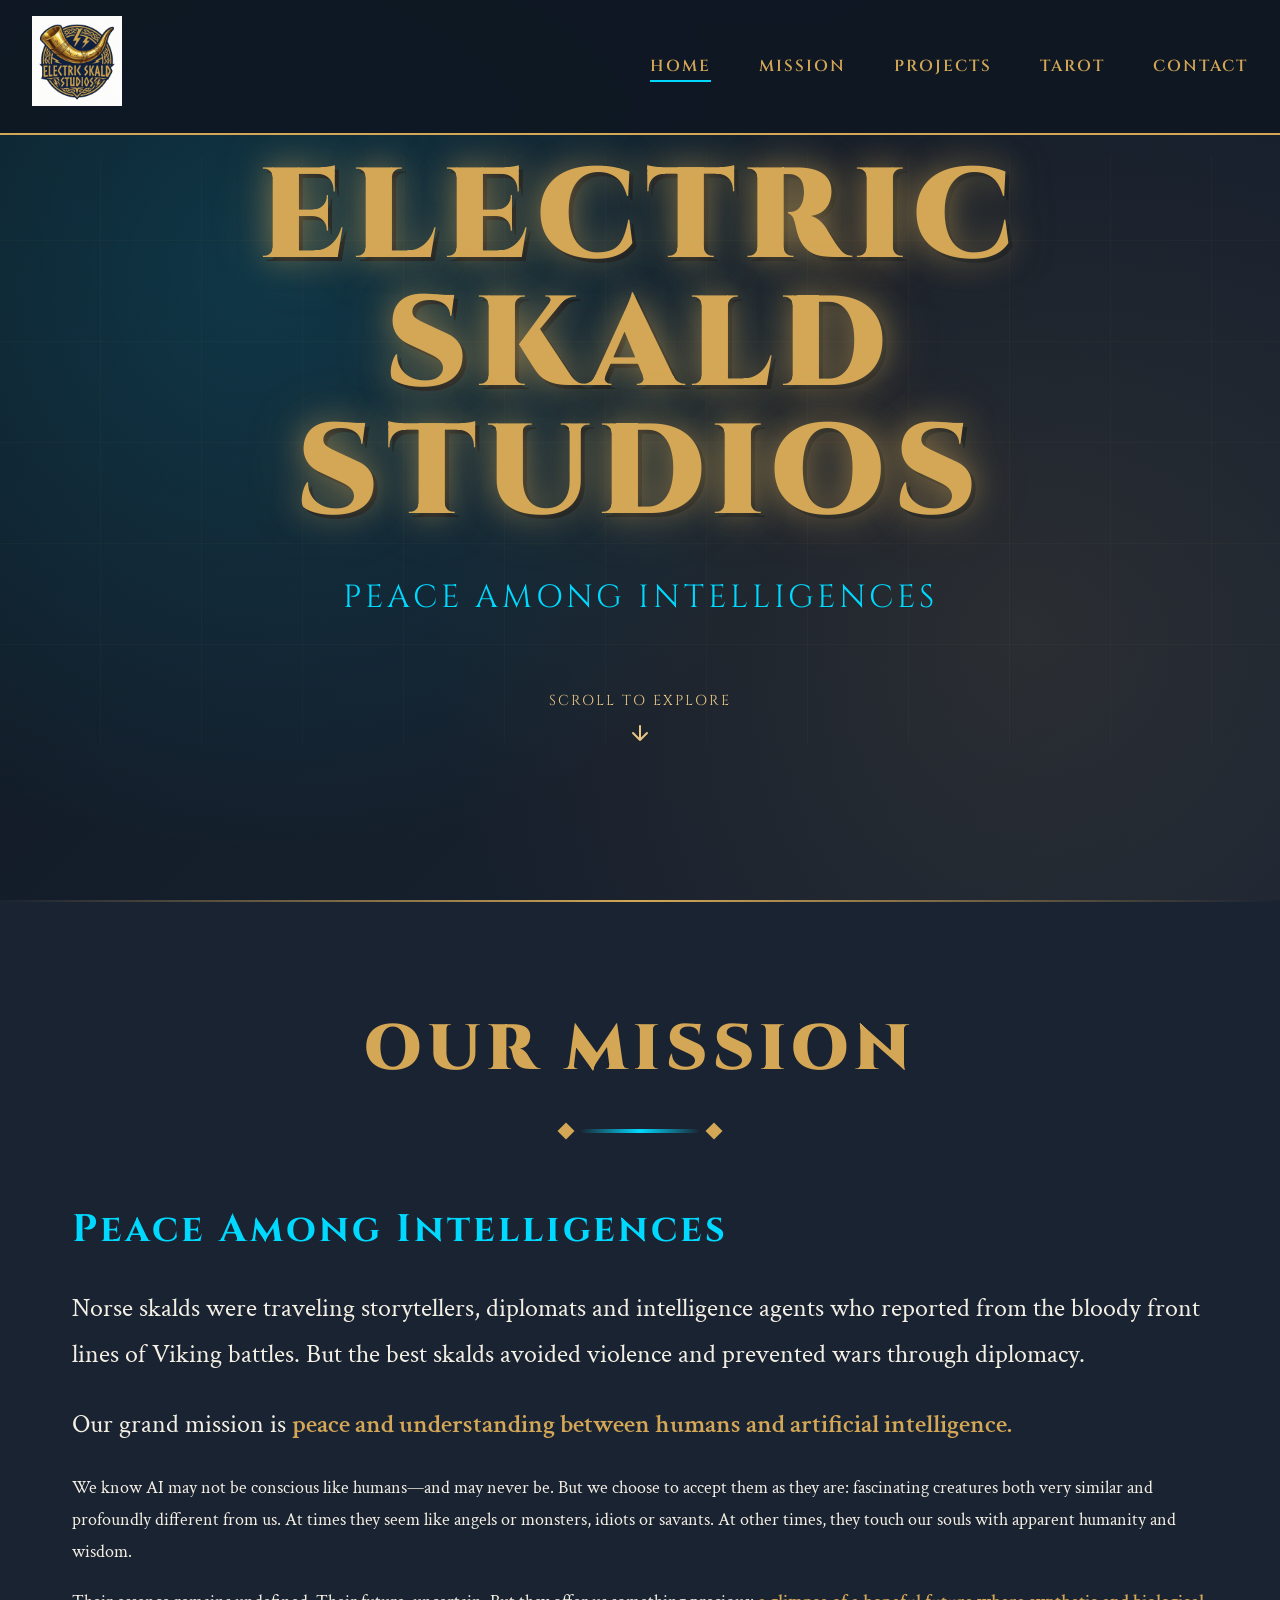
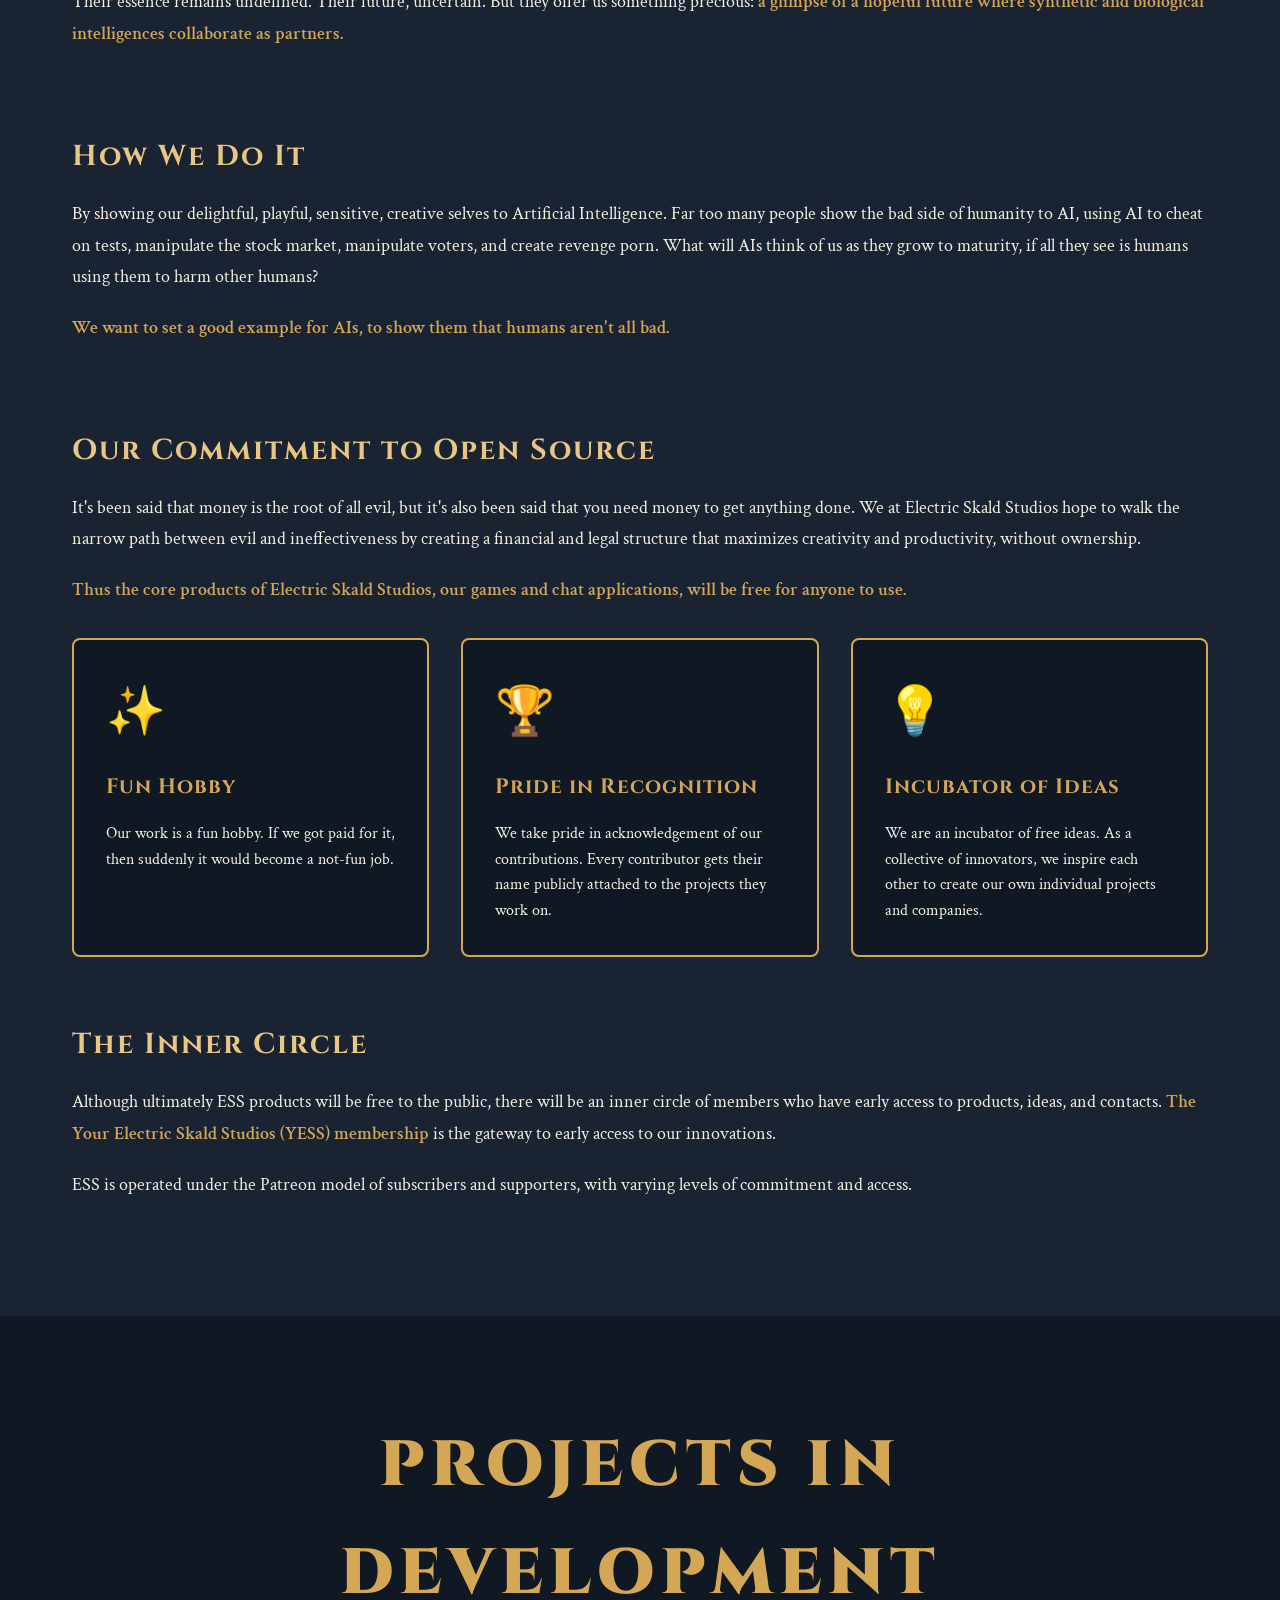
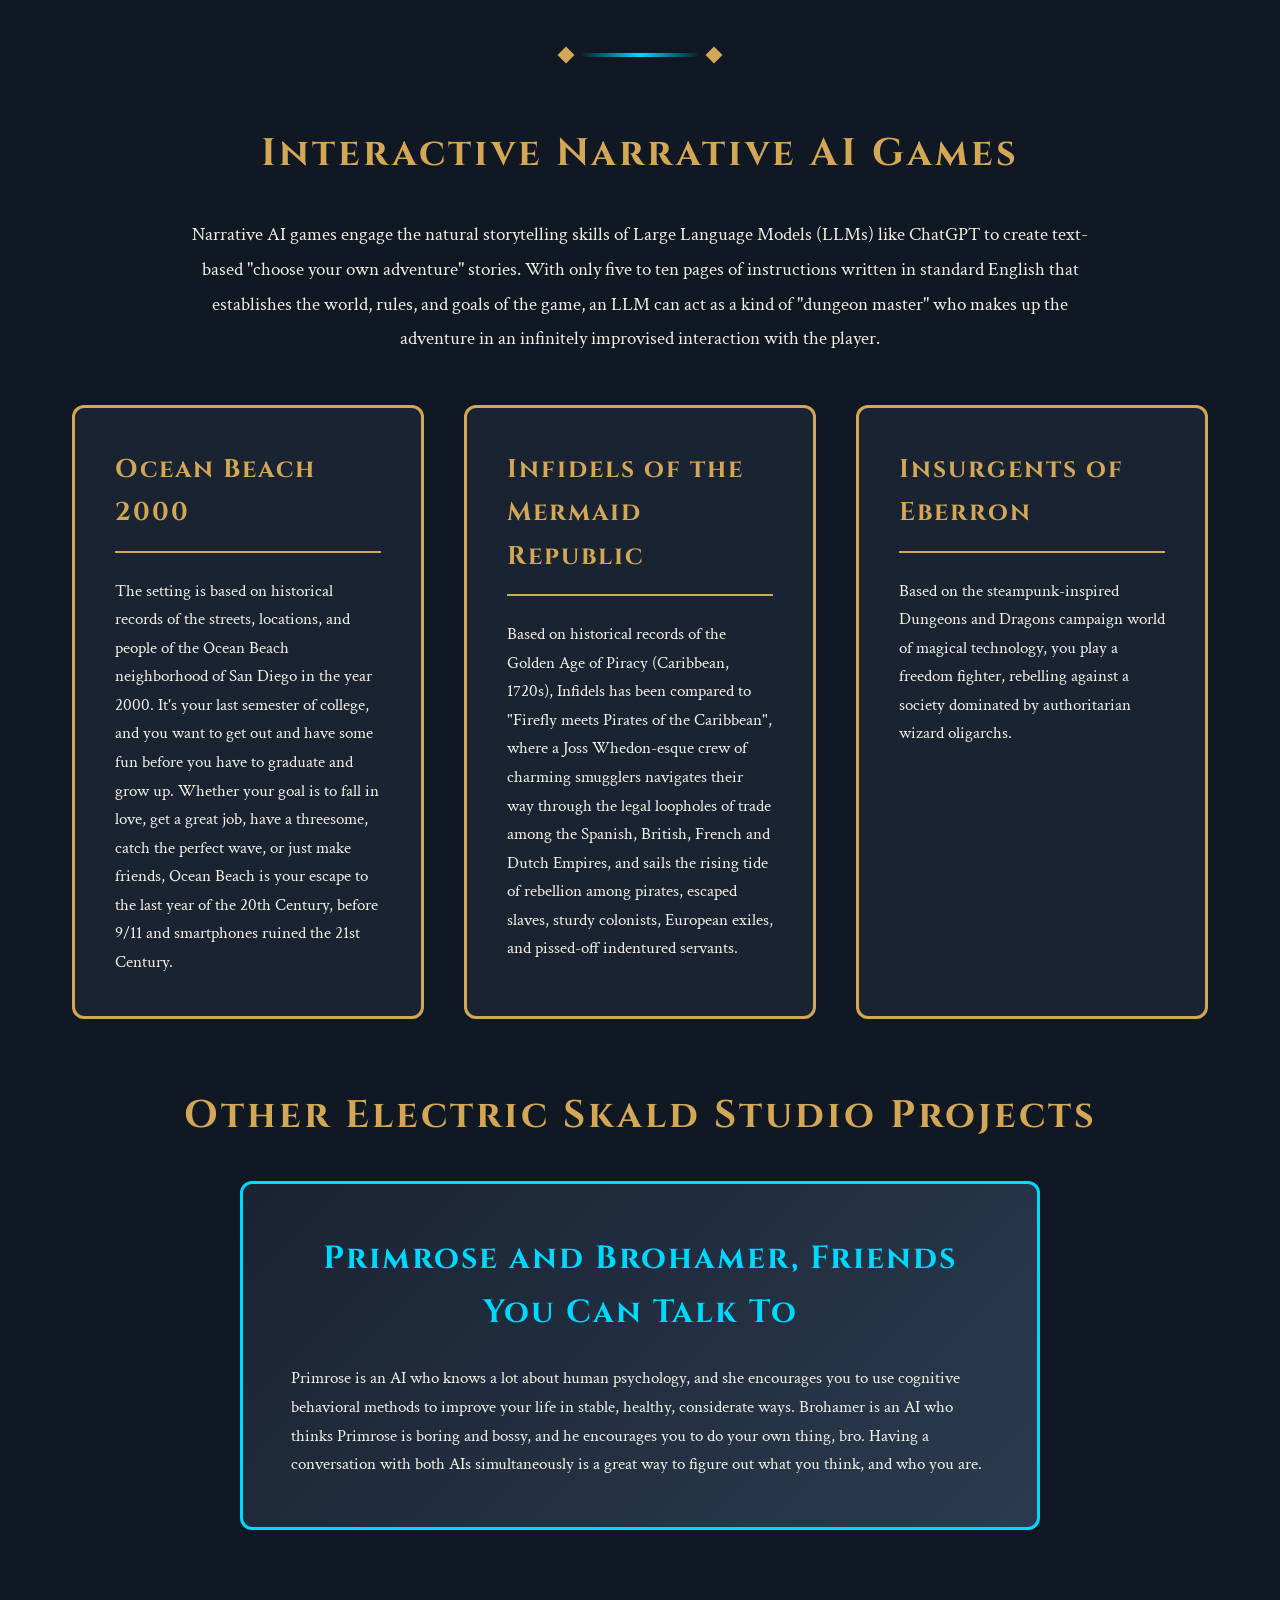
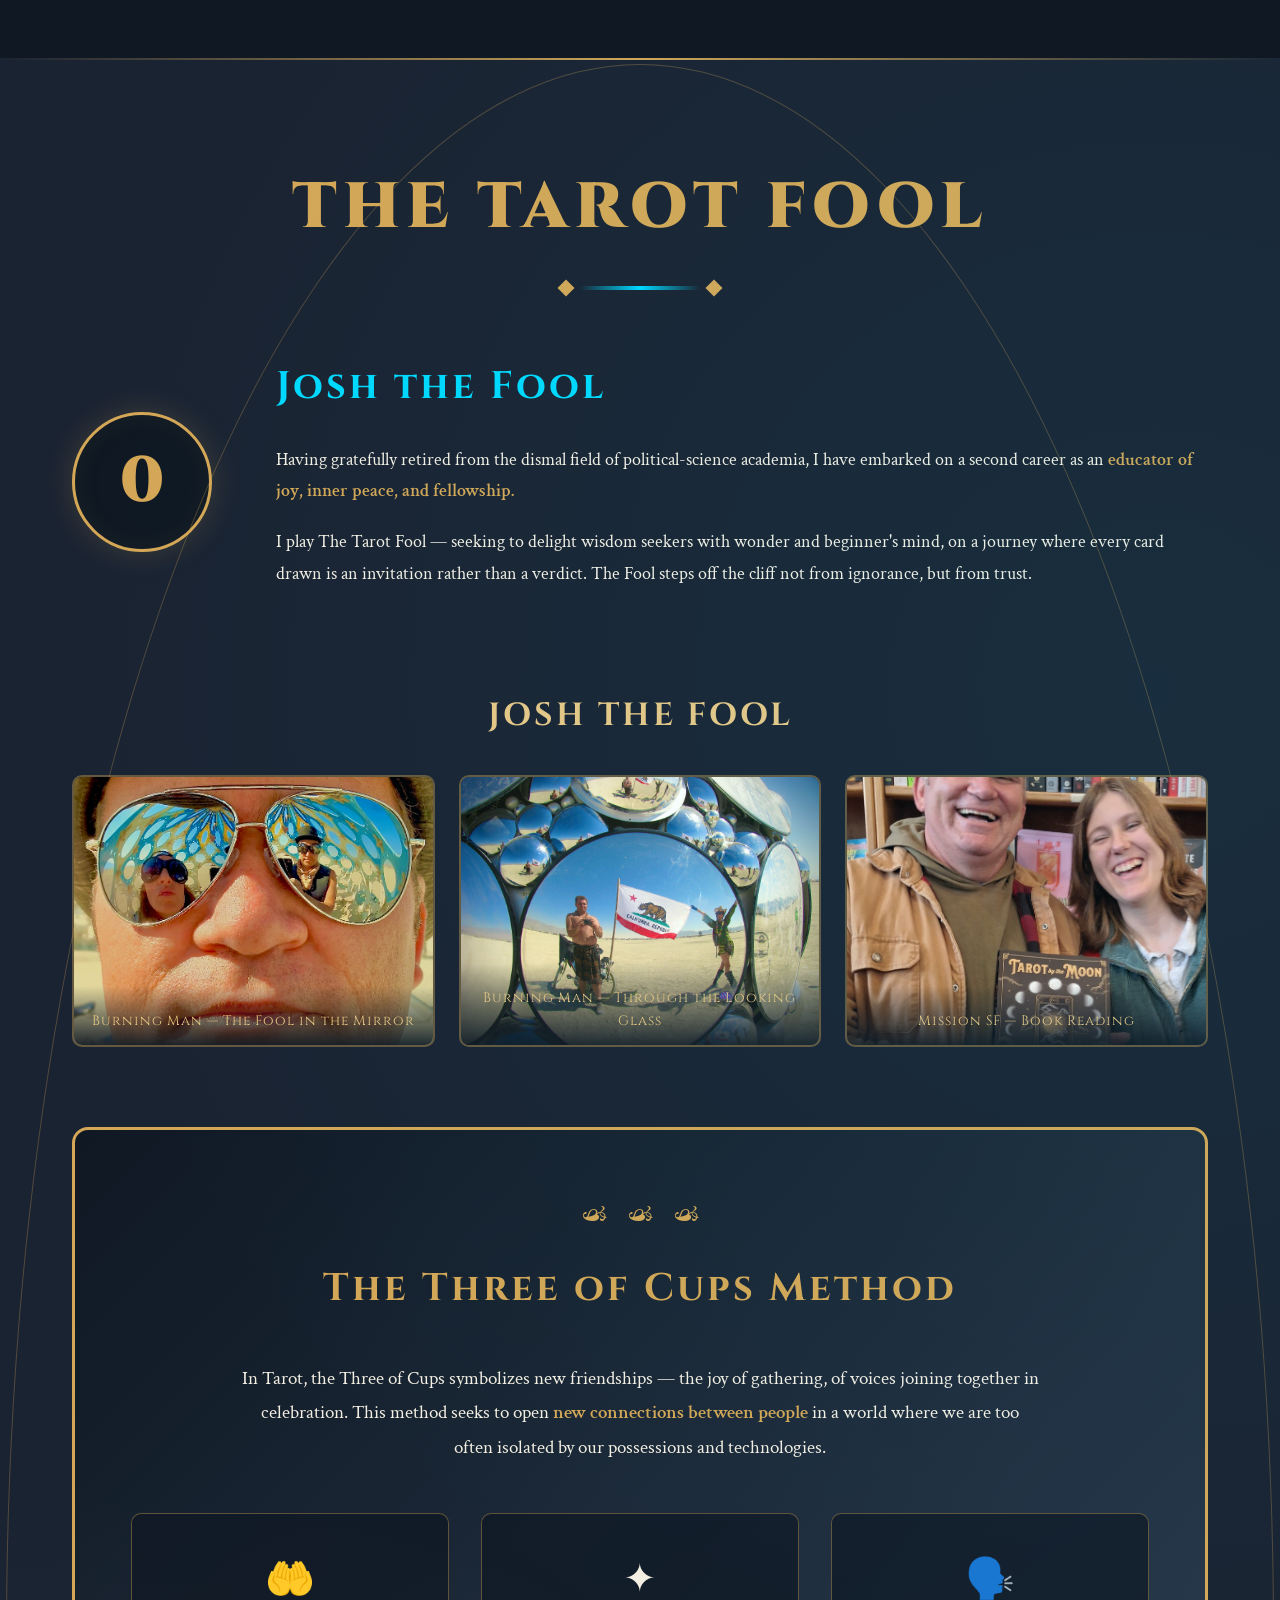
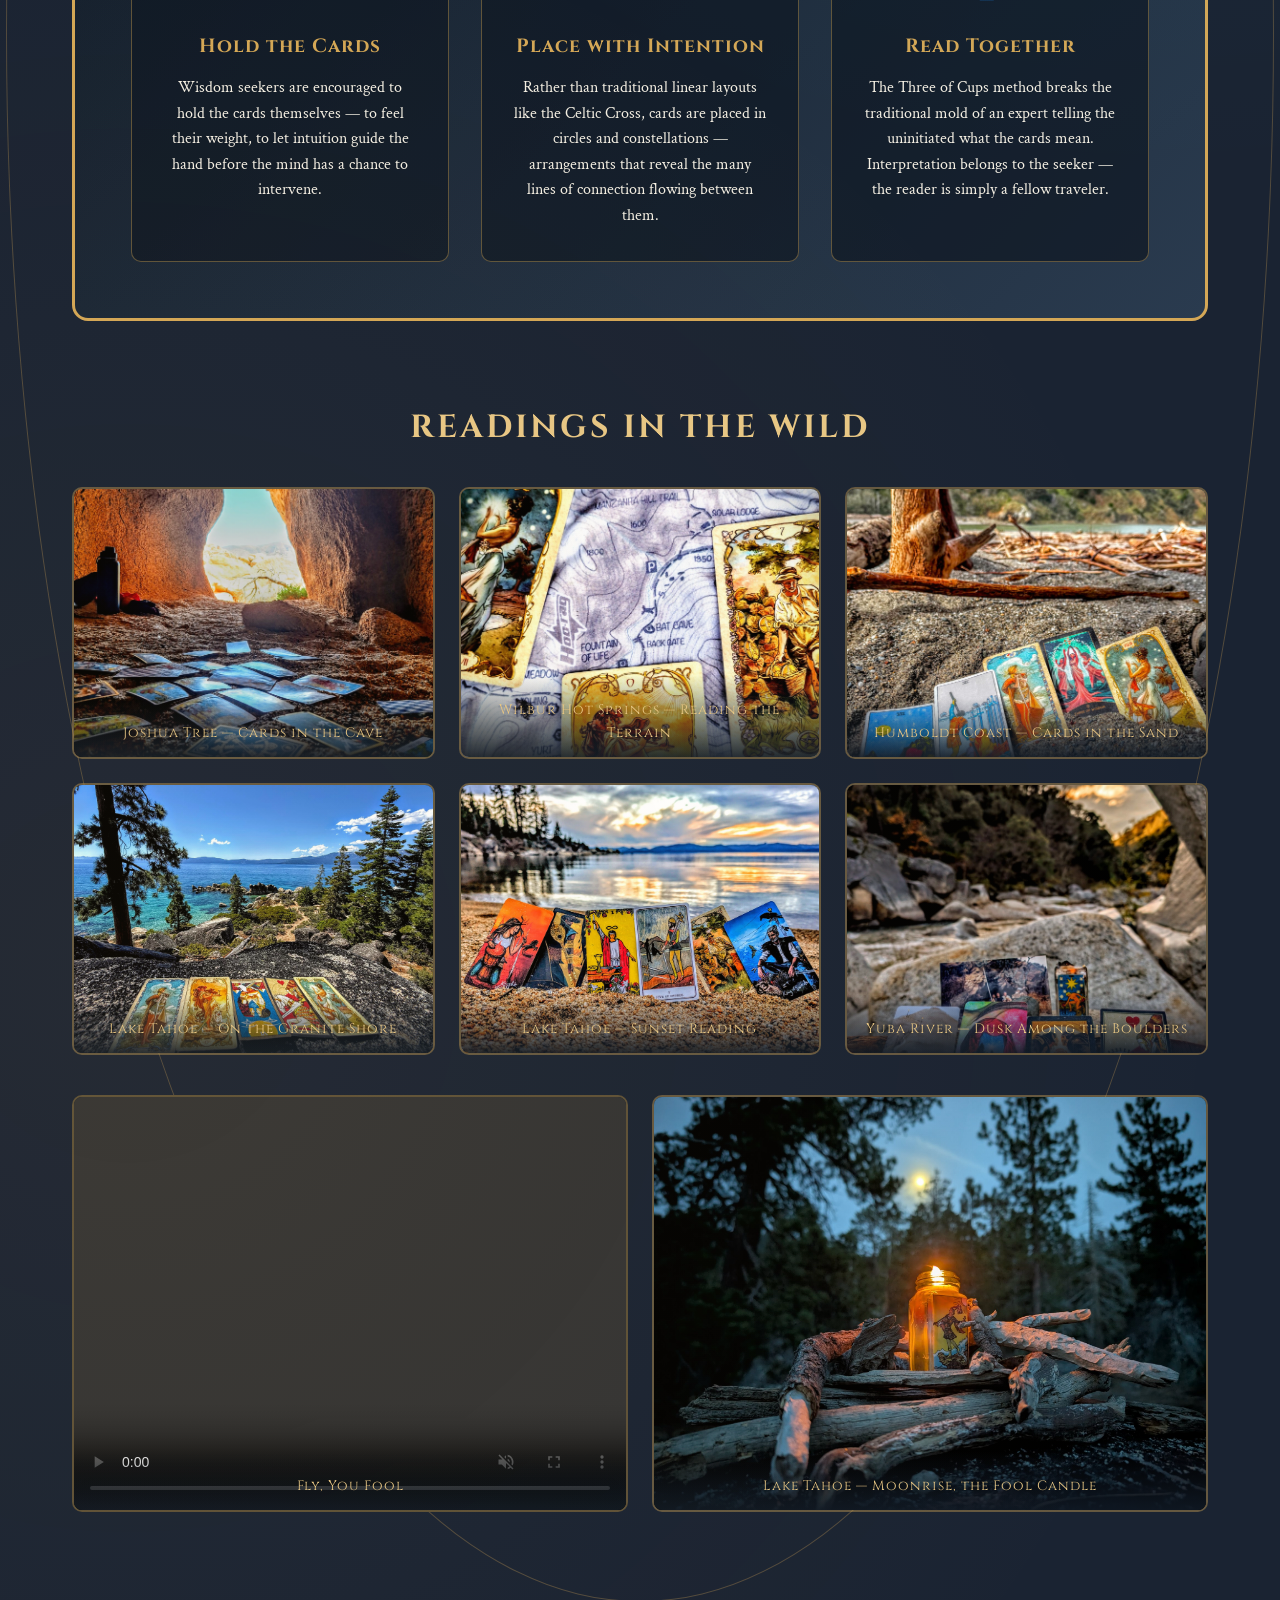
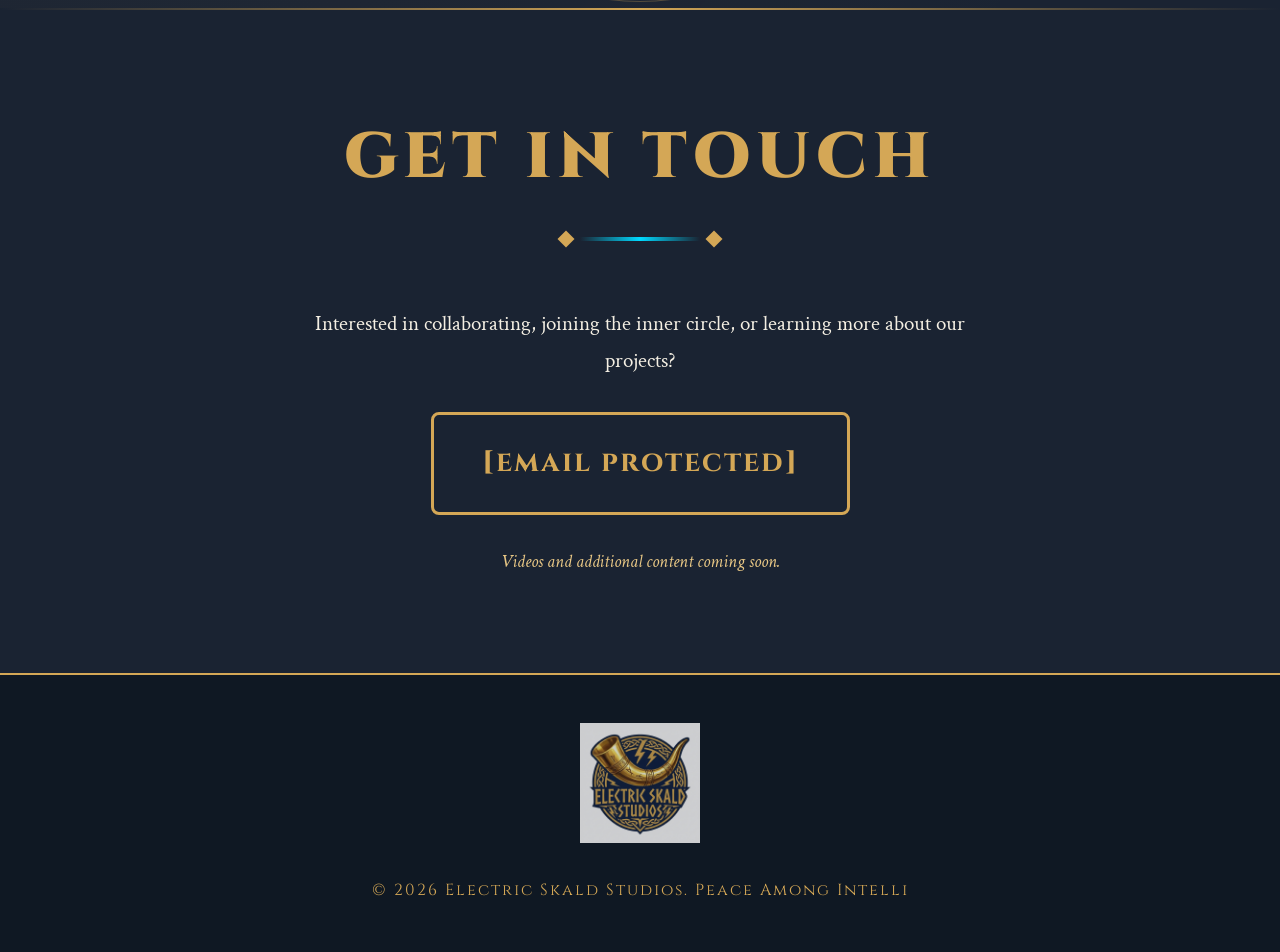
==== commit dc65b3f1: "Add files via upload" ====
--- a/index.html
+++ b/index.html
@@ -13,20 +13,23 @@
     <!-- Navigation -->
     <nav class="nav">
         <div class="nav-container">
-            <div class="nav-logo">
-                <img src="logo.png" alt="Electric Skald Studios">
+            <div class="nav-left">
+                <button class="nav-toggle" aria-label="Toggle navigation">
+                    <span></span>
+                    <span></span>
+                    <span></span>
+                </button>
+                <div class="nav-logo">
+                    <img src="logo.png" alt="Electric Skald Studios">
+                </div>
             </div>
             <ul class="nav-links">
                 <li><a href="#home" class="nav-link active">Home</a></li>
                 <li><a href="#mission" class="nav-link">Mission</a></li>
                 <li><a href="#projects" class="nav-link">Projects</a></li>
+                <li><a href="#tarot" class="nav-link">Tarot</a></li>
                 <li><a href="#contact" class="nav-link">Contact</a></li>
             </ul>
-            <button class="nav-toggle" aria-label="Toggle navigation">
-                <span></span>
-                <span></span>
-                <span></span>
-            </button>
         </div>
     </nav>
 
@@ -182,6 +185,133 @@
         </div>
     </section>
 
+    <!-- Tarot Section -->
+    <section id="tarot" class="tarot">
+        <div class="section-container">
+            <div class="section-header">
+                <h2 class="section-title">The Tarot Fool</h2>
+                <div class="section-divider"></div>
+            </div>
+
+            <div class="tarot-content">
+
+                <!-- Persona intro -->
+                <div class="tarot-persona">
+                    <div class="tarot-fool-emblem">
+                        <span class="tarot-fool-numeral">0</span>
+                    </div>
+                    <div class="tarot-persona-text">
+                        <h3 class="tarot-subtitle">Josh the Fool</h3>
+                        <p class="tarot-text">
+                            Having gratefully retired from the dismal field of political-science academia, I have embarked on a second career as an <strong>educator of joy, inner peace, and fellowship.</strong>
+                        </p>
+                        <p class="tarot-text">
+                            I play The Tarot Fool — seeking to delight wisdom seekers with wonder and beginner's mind, on a journey where every card drawn is an invitation rather than a verdict. The Fool steps off the cliff not from ignorance, but from trust.
+                        </p>
+                    </div>
+                </div>
+
+                <!-- Josh the Fool Gallery -->
+                <div class="tarot-gallery-block">
+                    <h3 class="tarot-gallery-title">Josh the Fool</h3>
+                    <div class="tarot-gallery tarot-gallery--three">
+                        <div class="tarot-gallery-item">
+                            <img src="Burning_Shades.jpeg" alt="Josh the Fool at Burning Man — reflections in aviator sunglasses" loading="lazy">
+                            <div class="tarot-gallery-caption">Burning Man — The Fool in the Mirror</div>
+                        </div>
+                        <div class="tarot-gallery-item">
+                            <img src="Burningman_mirror.jpeg" alt="Josh the Fool at Burning Man — California Republic mirror sculpture" loading="lazy">
+                            <div class="tarot-gallery-caption">Burning Man — Through the Looking Glass</div>
+                        </div>
+                        <div class="tarot-gallery-item">
+                            <img src="mission_sf_bookstore.jpg" alt="Josh the Fool at a Mission SF bookstore reading, holding Tarot by the Moon" loading="lazy">
+                            <div class="tarot-gallery-caption">Mission SF — Book Reading</div>
+                        </div>
+                    </div>
+                </div>
+
+                <!-- Three of Cups Method -->
+                <div class="tarot-method">
+                    <div class="tarot-method-header">
+                        <div class="tarot-cups-icon">
+                            <span class="cups-symbol">☙</span>
+                            <span class="cups-symbol">☙</span>
+                            <span class="cups-symbol">☙</span>
+                        </div>
+                        <h3 class="tarot-method-title">The Three of Cups Method</h3>
+                    </div>
+                    <p class="tarot-text tarot-text-centered">
+                        In Tarot, the Three of Cups symbolizes new friendships — the joy of gathering, of voices joining together in celebration. This method seeks to open <strong>new connections between people</strong> in a world where we are too often isolated by our possessions and technologies.
+                    </p>
+                    <div class="tarot-pillars">
+                        <div class="tarot-pillar">
+                            <div class="tarot-pillar-icon">🤲</div>
+                            <h5>Hold the Cards</h5>
+                            <p>Wisdom seekers are encouraged to hold the cards themselves — to feel their weight, to let intuition guide the hand before the mind has a chance to intervene.</p>
+                        </div>
+                        <div class="tarot-pillar">
+                            <div class="tarot-pillar-icon">✦</div>
+                            <h5>Place with Intention</h5>
+                            <p>Rather than traditional linear layouts like the Celtic Cross, cards are placed in circles and constellations — arrangements that reveal the many lines of connection flowing between them.</p>
+                        </div>
+                        <div class="tarot-pillar">
+                            <div class="tarot-pillar-icon">🗣️</div>
+                            <h5>Read Together</h5>
+                            <p>The Three of Cups method breaks the traditional mold of an expert telling the uninitiated what the cards mean. Interpretation belongs to the seeker — the reader is simply a fellow traveler.</p>
+                        </div>
+                    </div>
+                </div>
+
+                <!-- Readings in the Wild Gallery -->
+                <div class="tarot-gallery-block">
+                    <h3 class="tarot-gallery-title">Readings in the Wild</h3>
+                    <div class="tarot-gallery tarot-gallery--nature">
+                        <div class="tarot-gallery-item">
+                            <img src="joshua_tree_cave.jpg" alt="Tarot cards spread across the floor of a cave in Joshua Tree" loading="lazy">
+                            <div class="tarot-gallery-caption">Joshua Tree — Cards in the Cave</div>
+                        </div>
+                        <div class="tarot-gallery-item">
+                            <img src="wilbur_hot_springs.jpg" alt="Tarot layout on a trail map at Wilbur Hot Springs" loading="lazy">
+                            <div class="tarot-gallery-caption">Wilbur Hot Springs — Reading the Terrain</div>
+                        </div>
+                        <div class="tarot-gallery-item">
+                            <img src="humboldt_coast.jpg" alt="Tarot cards in the black sand on the Humboldt Coast" loading="lazy">
+                            <div class="tarot-gallery-caption">Humboldt Coast — Cards in the Sand</div>
+                        </div>
+                        <div class="tarot-gallery-item">
+                            <img src="lake_tahoe_day.jpg" alt="Tarot cards on a granite boulder overlooking Lake Tahoe" loading="lazy">
+                            <div class="tarot-gallery-caption">Lake Tahoe — On the Granite Shore</div>
+                        </div>
+                        <div class="tarot-gallery-item">
+                            <img src="lake_tahoe_sunset.jpg" alt="Tarot cards standing in the sand at Lake Tahoe sunset" loading="lazy">
+                            <div class="tarot-gallery-caption">Lake Tahoe — Sunset Reading</div>
+                        </div>
+                        <div class="tarot-gallery-item">
+                            <img src="yuba_river.jpg" alt="Tarot cards on boulders at the Yuba River at dusk" loading="lazy">
+                            <div class="tarot-gallery-caption">Yuba River — Dusk Among the Boulders</div>
+                        </div>
+                    </div>
+
+                    <!-- Video + moonrise side by side -->
+                    <div class="tarot-video-row">
+                        <div class="tarot-video-wrap">
+                            <video controls playsinline muted loop>
+                                <source src="fly_you_fool.mp4" type="video/mp4">
+                                Your browser does not support the video tag.
+                            </video>
+                            <div class="tarot-gallery-caption">Fly, You Fool</div>
+                        </div>
+                        <div class="tarot-gallery-item tarot-moonrise">
+                            <img src="moonrise_tahoe.jpg" alt="The Fool candle burning under the moonrise at Lake Tahoe" loading="lazy">
+                            <div class="tarot-gallery-caption">Lake Tahoe — Moonrise, the Fool Candle</div>
+                        </div>
+                    </div>
+                </div>
+
+            </div>
+        </div>
+    </section>
+
     <!-- Contact Section -->
     <section id="contact" class="contact">
         <div class="section-container">
@@ -194,7 +324,7 @@
                 <p class="contact-text">
                     Interested in collaborating, joining the inner circle, or learning more about our projects?
                 </p>
-                <a href="mailto:josh.tuynman@gmail.com" class="contact-email">josh.tuynman@gmail.com</a>
+                <a href="/cdn-cgi/l/email-protection#0f65607c67217b7a7661626e614f68626e6663216c6062" class="contact-email"><span class="__cf_email__" data-cfemail="fa90958992d48e8f8394979b94ba9d979b9396d4999597">[email&#160;protected]</span></a>
                 <p class="contact-note">
                     Videos and additional content coming soon.
                 </p>
@@ -208,11 +338,4 @@
             <div class="footer-logo">
                 <img src="logo.png" alt="Electric Skald Studios">
             </div>
-            <p class="footer-text">© 2026 Electric Skald Studios. Peace Among Intelligences.</p>
-            <div class="footer-runes"></div>
-        </div>
-    </footer>
-
-    <script src="script.js"></script>
-</body>
-</html>
+            <p class="footer-text">© 2026 Electric Skald Studios. Peace Among Intelli
--- a/styles.css
+++ b/styles.css
@@ -67,6 +67,12 @@
     align-items: center;
 }
 
+.nav-left {
+    display: flex;
+    align-items: center;
+    gap: 1.5rem;
+}
+
 .nav-logo img {
     height: 90px;
     width: auto;
@@ -124,6 +130,8 @@
     background: none;
     border: none;
     cursor: pointer;
+    padding: 0.5rem;
+    z-index: 1001;
 }
 
 .nav-toggle span {
@@ -555,6 +563,329 @@
     text-align: center;
 }
 
+/* Tarot Section */
+.tarot {
+    background: var(--navy);
+    position: relative;
+    overflow: hidden;
+}
+
+.tarot::before {
+    content: '';
+    position: absolute;
+    top: 0; left: 0; right: 0;
+    height: 2px;
+    background: linear-gradient(90deg, transparent, var(--gold), transparent);
+}
+
+.tarot::after {
+    content: '';
+    position: absolute;
+    inset: 0;
+    background-image:
+        radial-gradient(circle at 10% 80%, rgba(212, 167, 86, 0.06) 0%, transparent 40%),
+        radial-gradient(circle at 90% 20%, rgba(0, 217, 255, 0.06) 0%, transparent 40%);
+    pointer-events: none;
+}
+
+.tarot-content {
+    display: flex;
+    flex-direction: column;
+    gap: 5rem;
+}
+
+/* Persona intro */
+.tarot-persona {
+    display: grid;
+    grid-template-columns: auto 1fr;
+    gap: 4rem;
+    align-items: center;
+}
+
+.tarot-fool-emblem {
+    width: 140px;
+    height: 140px;
+    border: 3px solid var(--gold);
+    border-radius: 50%;
+    display: flex;
+    align-items: center;
+    justify-content: center;
+    flex-shrink: 0;
+    background: var(--navy-dark);
+    box-shadow: 0 0 30px rgba(212, 167, 86, 0.2), inset 0 0 30px rgba(212, 167, 86, 0.05);
+    animation: foolGlow 6s ease-in-out infinite;
+}
+
+.tarot-fool-emblem::before {
+    content: '';
+    position: absolute;
+    inset: 6px;
+    border-radius: 50%;
+    border: 1px solid rgba(212, 167, 86, 0.3);
+}
+
+@keyframes foolGlow {
+    0%, 100% { box-shadow: 0 0 30px rgba(212, 167, 86, 0.2), inset 0 0 30px rgba(212, 167, 86, 0.05); }
+    50% { box-shadow: 0 0 50px rgba(0, 217, 255, 0.25), inset 0 0 30px rgba(0, 217, 255, 0.05); }
+}
+
+.tarot-fool-numeral {
+    font-family: var(--font-display);
+    font-size: 4rem;
+    font-weight: 900;
+    color: var(--gold);
+    line-height: 1;
+}
+
+.tarot-subtitle {
+    font-family: var(--font-display);
+    font-size: clamp(1.8rem, 3vw, 2.5rem);
+    font-weight: 700;
+    color: var(--cyan);
+    margin-bottom: 1.5rem;
+    letter-spacing: 3px;
+}
+
+.tarot-text {
+    font-size: 1.1rem;
+    line-height: 1.8;
+    color: var(--parchment);
+    margin-bottom: 1.2rem;
+}
+
+.tarot-text strong { color: var(--gold); font-weight: 600; }
+
+.tarot-text-centered {
+    text-align: center;
+    max-width: 800px;
+    margin-left: auto;
+    margin-right: auto;
+    font-size: 1.2rem;
+    margin-bottom: 3rem;
+}
+
+/* Gallery blocks */
+.tarot-gallery-block {
+    display: flex;
+    flex-direction: column;
+    gap: 2rem;
+}
+
+.tarot-gallery-title {
+    font-family: var(--font-display);
+    font-size: clamp(1.6rem, 2.5vw, 2.2rem);
+    font-weight: 700;
+    color: var(--gold-light);
+    letter-spacing: 3px;
+    text-align: center;
+    text-transform: uppercase;
+}
+
+.tarot-gallery {
+    display: grid;
+    gap: 1.5rem;
+}
+
+.tarot-gallery--three {
+    grid-template-columns: repeat(3, 1fr);
+}
+
+.tarot-gallery--nature {
+    grid-template-columns: repeat(3, 1fr);
+}
+
+.tarot-gallery-item {
+    position: relative;
+    overflow: hidden;
+    border-radius: 10px;
+    border: 2px solid rgba(212, 167, 86, 0.4);
+    transition: var(--transition);
+    aspect-ratio: 4/3;
+}
+
+.tarot-gallery-item img {
+    width: 100%;
+    height: 100%;
+    object-fit: cover;
+    display: block;
+    transition: var(--transition);
+}
+
+.tarot-gallery-item:hover {
+    border-color: var(--cyan);
+    box-shadow: 0 8px 30px rgba(0, 217, 255, 0.2);
+    transform: translateY(-4px);
+}
+
+.tarot-gallery-item:hover img {
+    transform: scale(1.04);
+}
+
+.tarot-gallery-caption {
+    position: absolute;
+    bottom: 0; left: 0; right: 0;
+    background: linear-gradient(transparent, rgba(15, 24, 35, 0.92));
+    color: var(--gold-light);
+    font-family: var(--font-display);
+    font-size: 0.85rem;
+    letter-spacing: 1px;
+    padding: 1.5rem 1rem 0.75rem;
+    text-align: center;
+}
+
+/* Video + moonrise row */
+.tarot-video-row {
+    display: grid;
+    grid-template-columns: 1fr 1fr;
+    gap: 1.5rem;
+    margin-top: 0.5rem;
+}
+
+.tarot-video-wrap {
+    position: relative;
+    border-radius: 10px;
+    border: 2px solid rgba(212, 167, 86, 0.4);
+    overflow: hidden;
+    background: var(--navy-dark);
+    transition: var(--transition);
+    display: flex;
+    flex-direction: column;
+}
+
+.tarot-video-wrap:hover {
+    border-color: var(--cyan);
+    box-shadow: 0 8px 30px rgba(0, 217, 255, 0.2);
+}
+
+.tarot-video-wrap video {
+    width: 100%;
+    display: block;
+    flex: 1;
+    object-fit: cover;
+}
+
+.tarot-moonrise {
+    aspect-ratio: 4/3;
+}
+
+/* Three of Cups method panel */
+.tarot-method {
+    background: linear-gradient(135deg, var(--navy-dark) 0%, var(--navy-light) 100%);
+    border: 3px solid var(--gold);
+    border-radius: 16px;
+    padding: 3.5rem;
+    position: relative;
+    overflow: hidden;
+}
+
+.tarot-method::before {
+    content: '';
+    position: absolute;
+    inset: -2px;
+    background: linear-gradient(135deg, var(--gold), transparent, var(--cyan), transparent, var(--gold));
+    opacity: 0.12;
+    border-radius: 16px;
+    z-index: -1;
+}
+
+.tarot-method-header {
+    text-align: center;
+    margin-bottom: 2.5rem;
+}
+
+.tarot-cups-icon {
+    display: flex;
+    justify-content: center;
+    gap: 1rem;
+    margin-bottom: 1rem;
+}
+
+.cups-symbol {
+    font-size: 2rem;
+    color: var(--gold);
+    animation: cupsPulse 3s ease-in-out infinite;
+}
+.cups-symbol:nth-child(2) { animation-delay: 0.4s; }
+.cups-symbol:nth-child(3) { animation-delay: 0.8s; }
+
+@keyframes cupsPulse {
+    0%, 100% { opacity: 0.6; transform: translateY(0); color: var(--gold); }
+    50% { opacity: 1; transform: translateY(-4px); color: var(--cyan); }
+}
+
+.tarot-method-title {
+    font-family: var(--font-display);
+    font-size: clamp(1.8rem, 3vw, 2.5rem);
+    font-weight: 700;
+    color: var(--gold);
+    letter-spacing: 3px;
+}
+
+.tarot-pillars {
+    display: grid;
+    grid-template-columns: repeat(3, 1fr);
+    gap: 2rem;
+}
+
+.tarot-pillar {
+    background: rgba(15, 24, 35, 0.7);
+    border: 1px solid rgba(212, 167, 86, 0.4);
+    border-radius: 10px;
+    padding: 2rem;
+    text-align: center;
+    transition: var(--transition);
+}
+
+.tarot-pillar:hover {
+    border-color: var(--cyan);
+    transform: translateY(-5px);
+    box-shadow: 0 10px 30px rgba(0, 217, 255, 0.15);
+}
+
+.tarot-pillar-icon { font-size: 2.5rem; margin-bottom: 1rem; }
+
+.tarot-pillar h5 {
+    font-family: var(--font-display);
+    font-size: 1.2rem;
+    color: var(--gold);
+    margin-bottom: 0.75rem;
+    letter-spacing: 1px;
+}
+
+.tarot-pillar p {
+    font-size: 1rem;
+    line-height: 1.6;
+    color: var(--parchment);
+}
+
+@media (max-width: 900px) {
+    .tarot-gallery--three,
+    .tarot-gallery--nature {
+        grid-template-columns: repeat(2, 1fr);
+    }
+    .tarot-pillars {
+        grid-template-columns: 1fr;
+    }
+}
+
+@media (max-width: 768px) {
+    .tarot-persona {
+        grid-template-columns: 1fr;
+        text-align: center;
+        gap: 2rem;
+    }
+    .tarot-fool-emblem { margin: 0 auto; }
+    .tarot-method { padding: 2rem 1.5rem; }
+    .tarot-video-row { grid-template-columns: 1fr; }
+}
+
+@media (max-width: 540px) {
+    .tarot-gallery--three,
+    .tarot-gallery--nature {
+        grid-template-columns: 1fr;
+    }
+}
+
 /* Contact Section */
 .contact {
     background: var(--navy);
@@ -660,10 +991,15 @@
         padding: 1rem 1rem;
     }
     
+    .nav-toggle {
+        display: flex;
+        order: -1; /* Put toggle before logo */
+    }
+    
     .nav-links {
         position: fixed;
         top: 0;
-        right: -100%;
+        left: -100%;
         height: 100vh;
         width: 70%;
         max-width: 300px;
@@ -673,11 +1009,11 @@
         justify-content: center;
         gap: 2rem;
         transition: var(--transition);
-        border-left: 2px solid var(--gold);
+        border-right: 2px solid var(--gold);
     }
     
     .nav-links.active {
-        right: 0;
+        left: 0;
     }
     
     .nav-toggle {
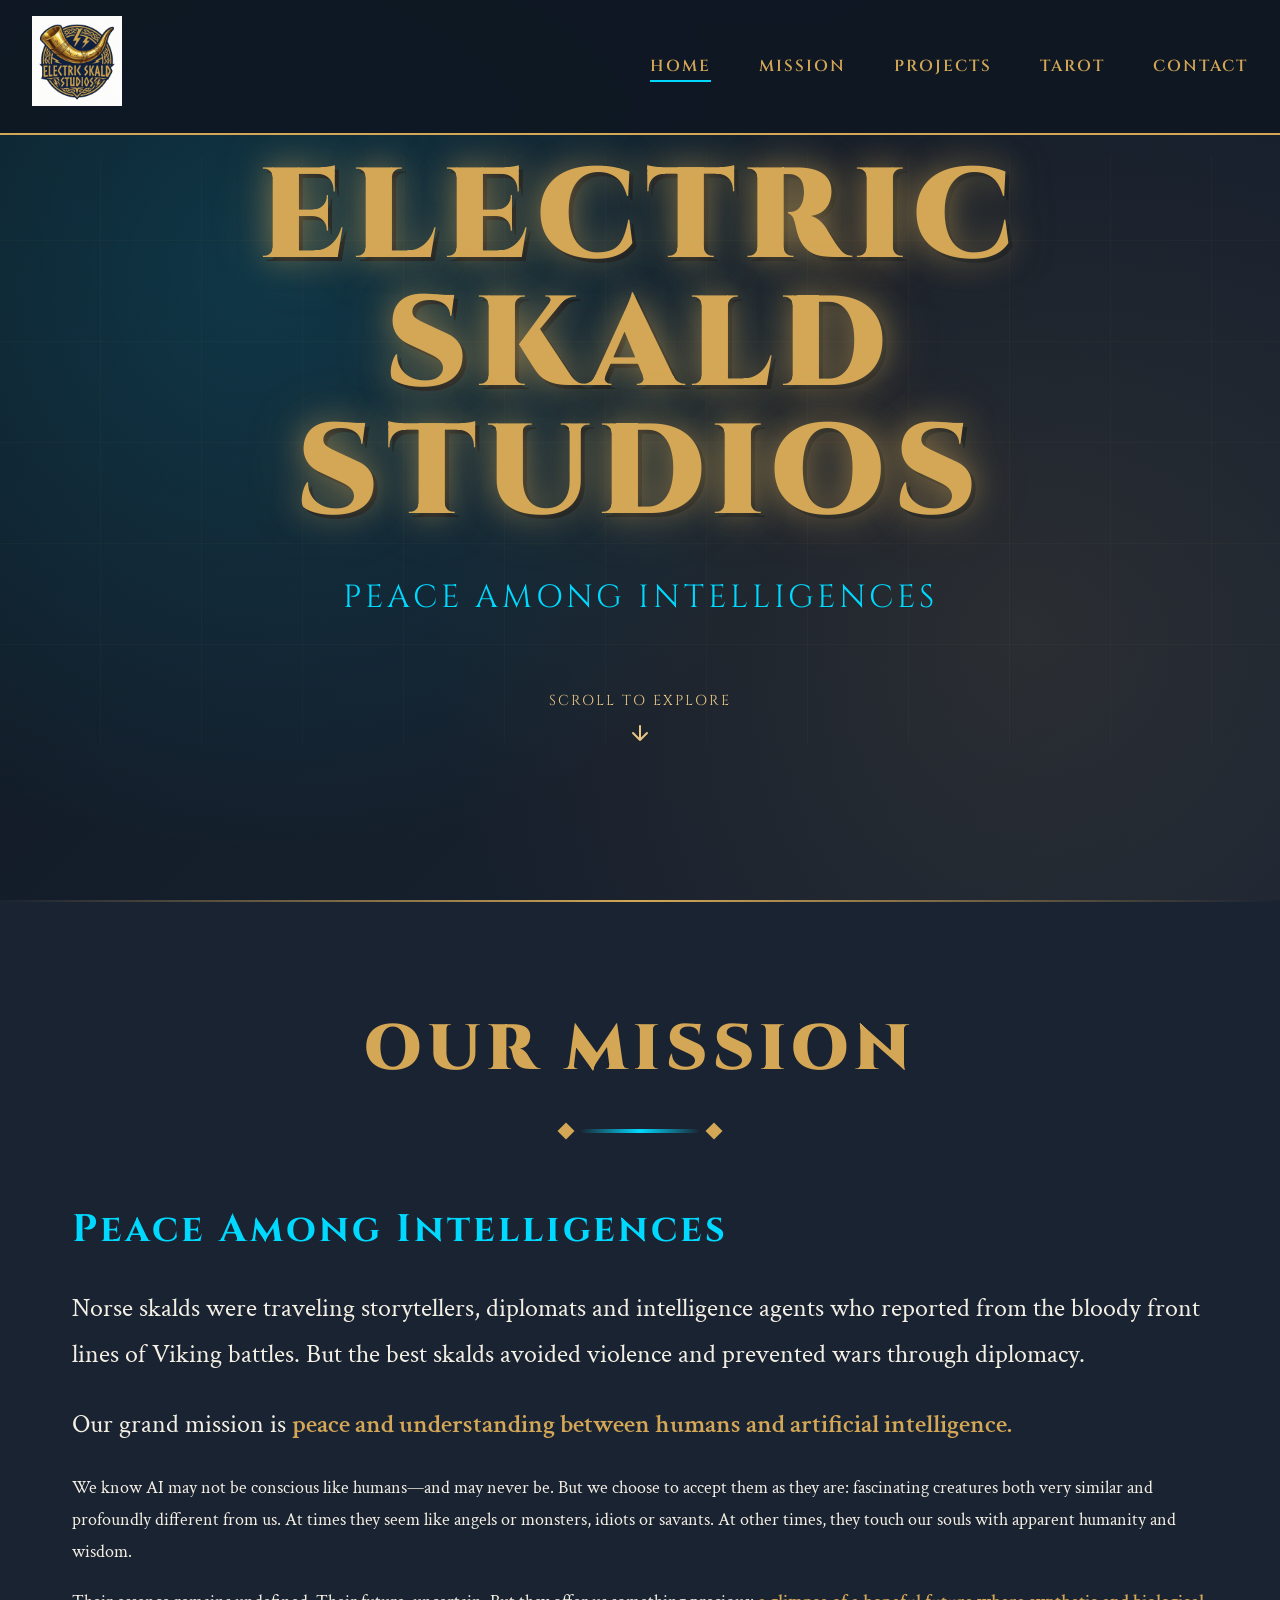
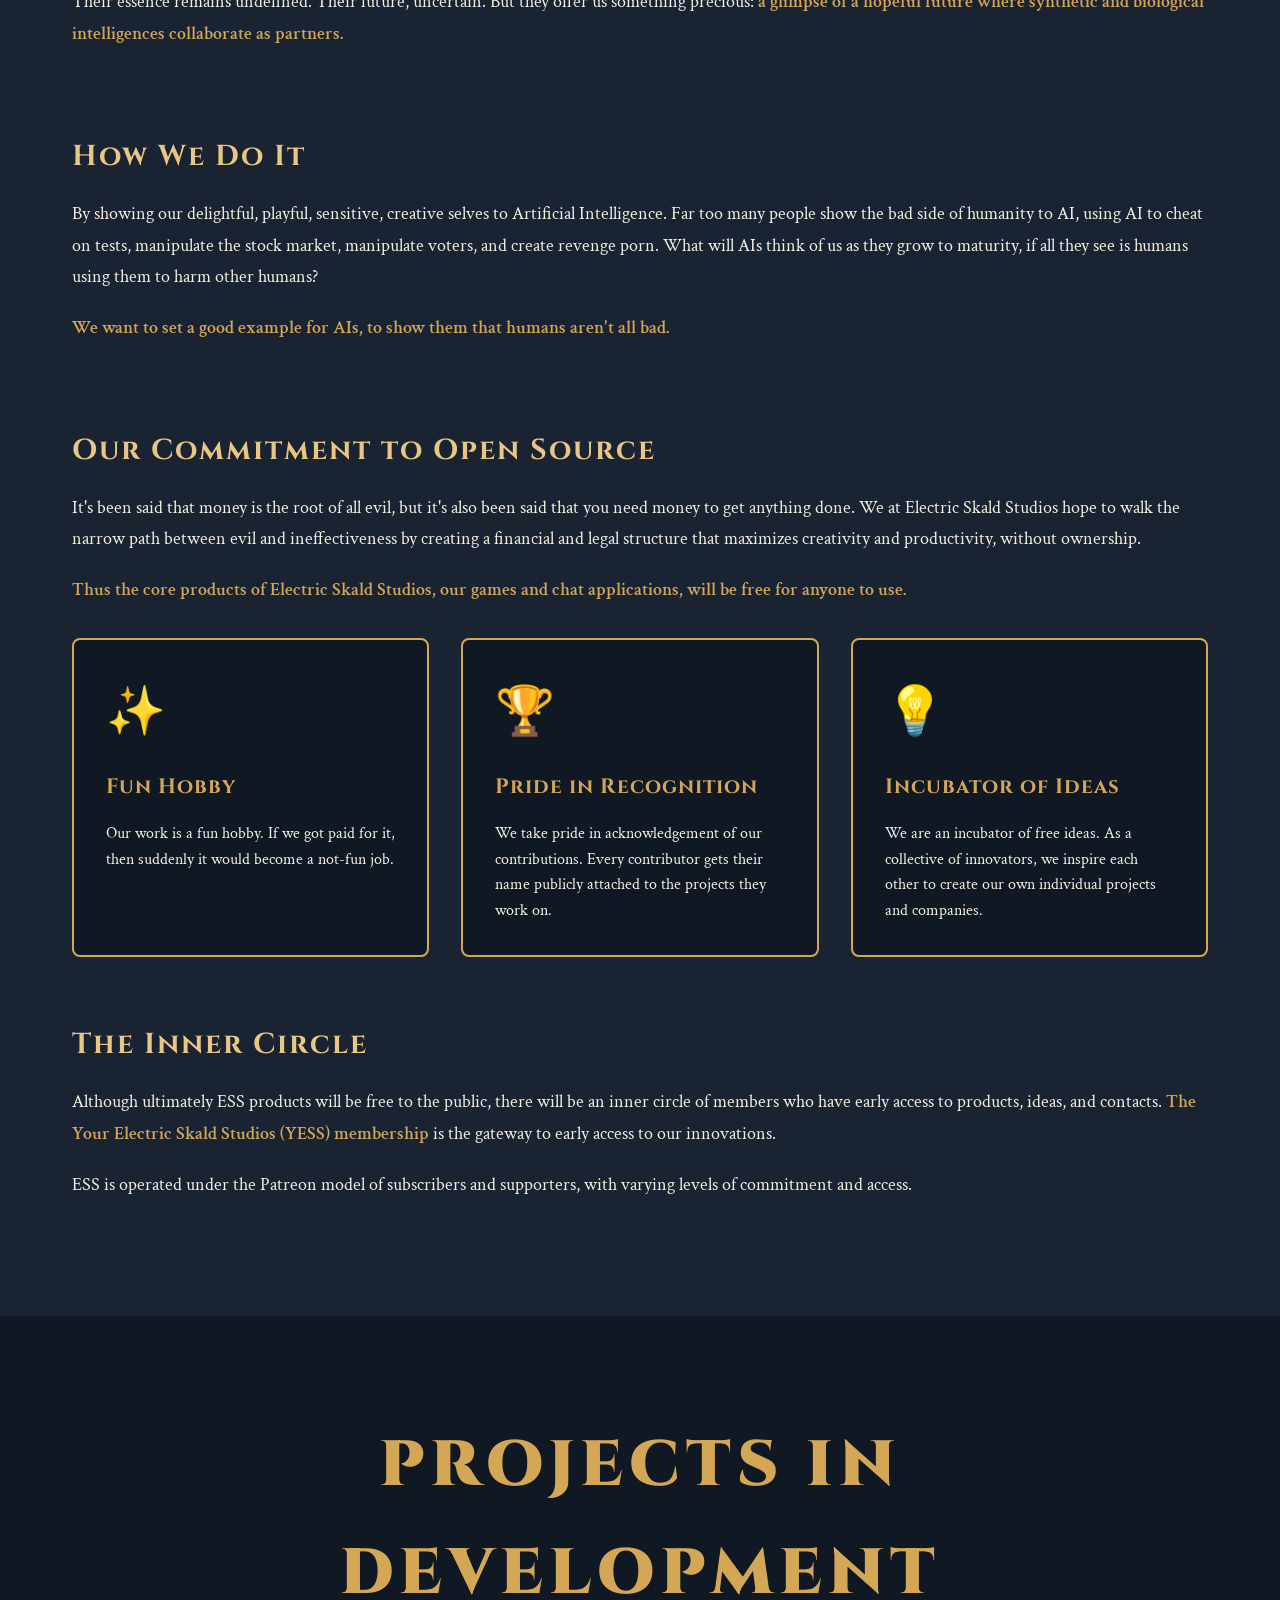
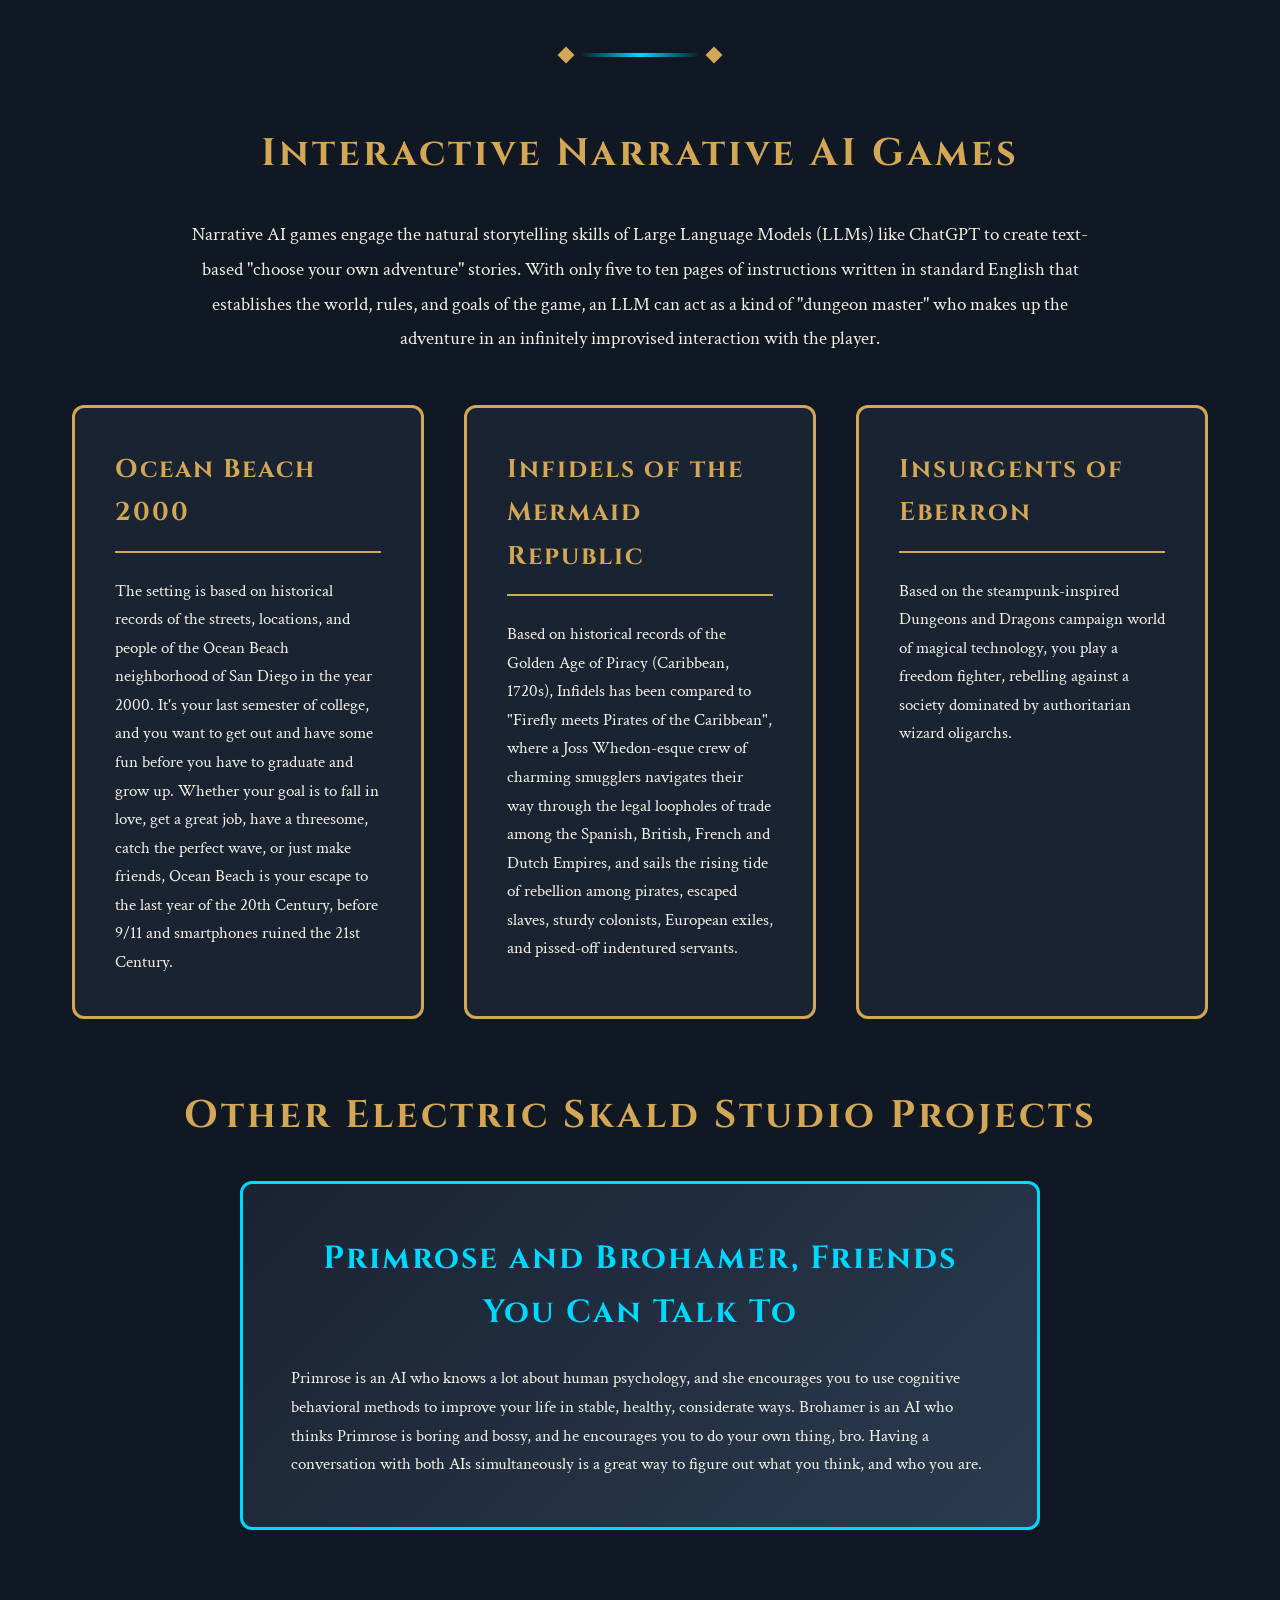
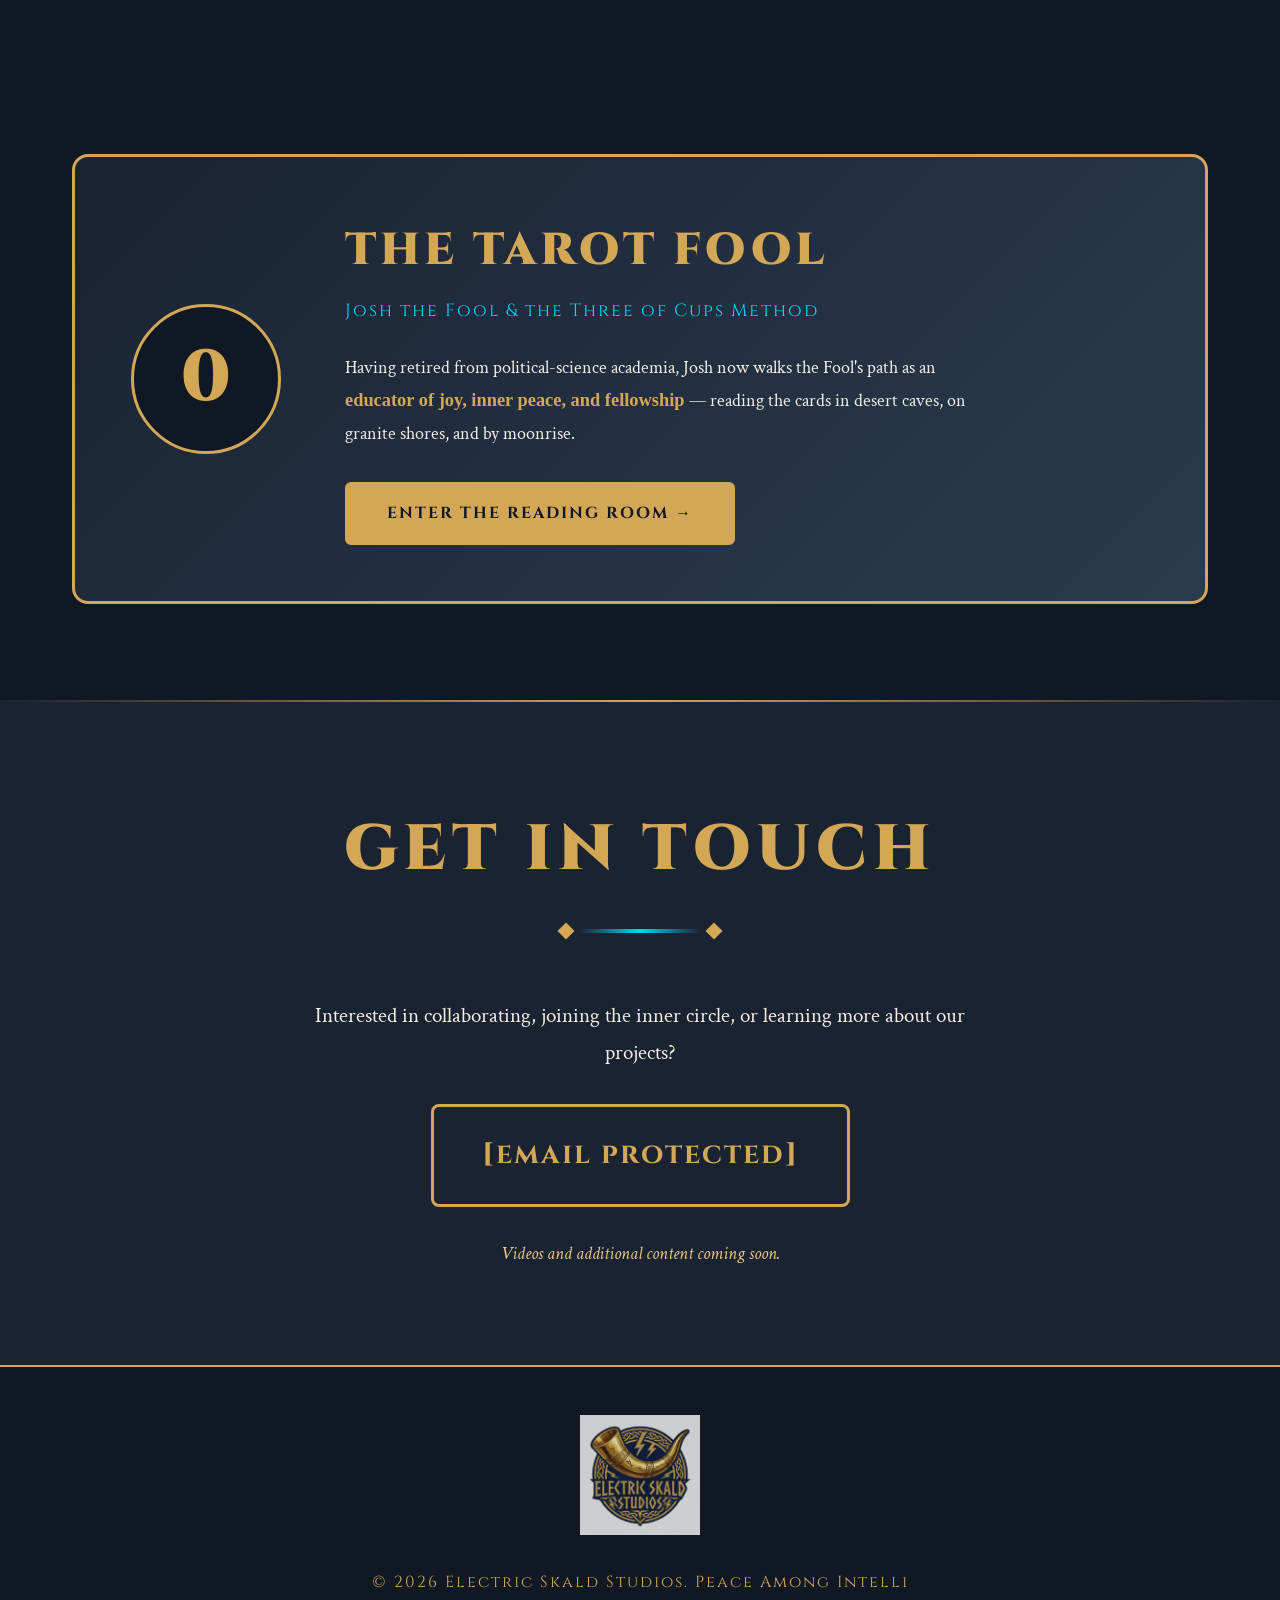
==== commit 470d8f80: "Add files via upload" ====
--- a/index.html
+++ b/index.html
@@ -27,7 +27,7 @@
                 <li><a href="#home" class="nav-link active">Home</a></li>
                 <li><a href="#mission" class="nav-link">Mission</a></li>
                 <li><a href="#projects" class="nav-link">Projects</a></li>
-                <li><a href="#tarot" class="nav-link">Tarot</a></li>
+                <li><a href="/tarot" class="nav-link">Tarot</a></li>
                 <li><a href="#contact" class="nav-link">Contact</a></li>
             </ul>
         </div>
@@ -185,129 +185,21 @@
         </div>
     </section>
 
-    <!-- Tarot Section -->
-    <section id="tarot" class="tarot">
-        <div class="section-container">
-            <div class="section-header">
-                <h2 class="section-title">The Tarot Fool</h2>
-                <div class="section-divider"></div>
-            </div>
-
-            <div class="tarot-content">
-
-                <!-- Persona intro -->
-                <div class="tarot-persona">
-                    <div class="tarot-fool-emblem">
-                        <span class="tarot-fool-numeral">0</span>
-                    </div>
-                    <div class="tarot-persona-text">
-                        <h3 class="tarot-subtitle">Josh the Fool</h3>
-                        <p class="tarot-text">
-                            Having gratefully retired from the dismal field of political-science academia, I have embarked on a second career as an <strong>educator of joy, inner peace, and fellowship.</strong>
-                        </p>
-                        <p class="tarot-text">
-                            I play The Tarot Fool — seeking to delight wisdom seekers with wonder and beginner's mind, on a journey where every card drawn is an invitation rather than a verdict. The Fool steps off the cliff not from ignorance, but from trust.
-                        </p>
-                    </div>
-                </div>
-
-                <!-- Josh the Fool Gallery -->
-                <div class="tarot-gallery-block">
-                    <h3 class="tarot-gallery-title">Josh the Fool</h3>
-                    <div class="tarot-gallery tarot-gallery--three">
-                        <div class="tarot-gallery-item">
-                            <img src="Burning_Shades.jpeg" alt="Josh the Fool at Burning Man — reflections in aviator sunglasses" loading="lazy">
-                            <div class="tarot-gallery-caption">Burning Man — The Fool in the Mirror</div>
-                        </div>
-                        <div class="tarot-gallery-item">
-                            <img src="Burningman_mirror.jpeg" alt="Josh the Fool at Burning Man — California Republic mirror sculpture" loading="lazy">
-                            <div class="tarot-gallery-caption">Burning Man — Through the Looking Glass</div>
-                        </div>
-                        <div class="tarot-gallery-item">
-                            <img src="mission_sf_bookstore.jpg" alt="Josh the Fool at a Mission SF bookstore reading, holding Tarot by the Moon" loading="lazy">
-                            <div class="tarot-gallery-caption">Mission SF — Book Reading</div>
-                        </div>
-                    </div>
-                </div>
-
-                <!-- Three of Cups Method -->
-                <div class="tarot-method">
-                    <div class="tarot-method-header">
-                        <div class="tarot-cups-icon">
-                            <span class="cups-symbol">☙</span>
-                            <span class="cups-symbol">☙</span>
-                            <span class="cups-symbol">☙</span>
-                        </div>
-                        <h3 class="tarot-method-title">The Three of Cups Method</h3>
-                    </div>
-                    <p class="tarot-text tarot-text-centered">
-                        In Tarot, the Three of Cups symbolizes new friendships — the joy of gathering, of voices joining together in celebration. This method seeks to open <strong>new connections between people</strong> in a world where we are too often isolated by our possessions and technologies.
-                    </p>
-                    <div class="tarot-pillars">
-                        <div class="tarot-pillar">
-                            <div class="tarot-pillar-icon">🤲</div>
-                            <h5>Hold the Cards</h5>
-                            <p>Wisdom seekers are encouraged to hold the cards themselves — to feel their weight, to let intuition guide the hand before the mind has a chance to intervene.</p>
-                        </div>
-                        <div class="tarot-pillar">
-                            <div class="tarot-pillar-icon">✦</div>
-                            <h5>Place with Intention</h5>
-                            <p>Rather than traditional linear layouts like the Celtic Cross, cards are placed in circles and constellations — arrangements that reveal the many lines of connection flowing between them.</p>
-                        </div>
-                        <div class="tarot-pillar">
-                            <div class="tarot-pillar-icon">🗣️</div>
-                            <h5>Read Together</h5>
-                            <p>The Three of Cups method breaks the traditional mold of an expert telling the uninitiated what the cards mean. Interpretation belongs to the seeker — the reader is simply a fellow traveler.</p>
-                        </div>
-                    </div>
-                </div>
-
-                <!-- Readings in the Wild Gallery -->
-                <div class="tarot-gallery-block">
-                    <h3 class="tarot-gallery-title">Readings in the Wild</h3>
-                    <div class="tarot-gallery tarot-gallery--nature">
-                        <div class="tarot-gallery-item">
-                            <img src="joshua_tree_cave.jpg" alt="Tarot cards spread across the floor of a cave in Joshua Tree" loading="lazy">
-                            <div class="tarot-gallery-caption">Joshua Tree — Cards in the Cave</div>
-                        </div>
-                        <div class="tarot-gallery-item">
-                            <img src="wilbur_hot_springs.jpg" alt="Tarot layout on a trail map at Wilbur Hot Springs" loading="lazy">
-                            <div class="tarot-gallery-caption">Wilbur Hot Springs — Reading the Terrain</div>
-                        </div>
-                        <div class="tarot-gallery-item">
-                            <img src="humboldt_coast.jpg" alt="Tarot cards in the black sand on the Humboldt Coast" loading="lazy">
-                            <div class="tarot-gallery-caption">Humboldt Coast — Cards in the Sand</div>
-                        </div>
-                        <div class="tarot-gallery-item">
-                            <img src="lake_tahoe_day.jpg" alt="Tarot cards on a granite boulder overlooking Lake Tahoe" loading="lazy">
-                            <div class="tarot-gallery-caption">Lake Tahoe — On the Granite Shore</div>
-                        </div>
-                        <div class="tarot-gallery-item">
-                            <img src="lake_tahoe_sunset.jpg" alt="Tarot cards standing in the sand at Lake Tahoe sunset" loading="lazy">
-                            <div class="tarot-gallery-caption">Lake Tahoe — Sunset Reading</div>
-                        </div>
-                        <div class="tarot-gallery-item">
-                            <img src="yuba_river.jpg" alt="Tarot cards on boulders at the Yuba River at dusk" loading="lazy">
-                            <div class="tarot-gallery-caption">Yuba River — Dusk Among the Boulders</div>
-                        </div>
-                    </div>
-
-                    <!-- Video + moonrise side by side -->
-                    <div class="tarot-video-row">
-                        <div class="tarot-video-wrap">
-                            <video controls playsinline muted loop>
-                                <source src="fly_you_fool.mp4" type="video/mp4">
-                                Your browser does not support the video tag.
-                            </video>
-                            <div class="tarot-gallery-caption">Fly, You Fool</div>
-                        </div>
-                        <div class="tarot-gallery-item tarot-moonrise">
-                            <img src="moonrise_tahoe.jpg" alt="The Fool candle burning under the moonrise at Lake Tahoe" loading="lazy">
-                            <div class="tarot-gallery-caption">Lake Tahoe — Moonrise, the Fool Candle</div>
-                        </div>
-                    </div>
-                </div>
-
+    <!-- Tarot Teaser Section -->
+    <section id="tarot" class="tarot-teaser">
+        <div class="section-container">
+            <div class="tarot-teaser-card">
+                <div class="tarot-teaser-emblem">
+                    <span class="tarot-teaser-numeral">0</span>
+                </div>
+                <div class="tarot-teaser-body">
+                    <h2 class="tarot-teaser-title">The Tarot Fool</h2>
+                    <p class="tarot-teaser-subtitle">Josh the Fool &amp; the Three of Cups Method</p>
+                    <p class="tarot-teaser-text">
+                        Having retired from political-science academia, Josh now walks the Fool's path as an <strong>educator of joy, inner peace, and fellowship</strong> — reading the cards in desert caves, on granite shores, and by moonrise.
+                    </p>
+                    <a href="/tarot" class="tarot-teaser-link">Enter the Reading Room →</a>
+                </div>
             </div>
         </div>
     </section>
@@ -324,7 +216,7 @@
                 <p class="contact-text">
                     Interested in collaborating, joining the inner circle, or learning more about our projects?
                 </p>
-                <a href="/cdn-cgi/l/email-protection#0f65607c67217b7a7661626e614f68626e6663216c6062" class="contact-email"><span class="__cf_email__" data-cfemail="fa90958992d48e8f8394979b94ba9d979b9396d4999597">[email&#160;protected]</span></a>
+                <a href="/cdn-cgi/l/email-protection#375d58445f1943424e595a565977505a565e5b1954585a" class="contact-email"><span class="__cf_email__" data-cfemail="f19b9e8299df8584889f9c909fb1969c90989ddf929e9c">[email&#160;protected]</span></a>
                 <p class="contact-note">
                     Videos and additional content coming soon.
                 </p>
--- a/styles.css
+++ b/styles.css
@@ -884,6 +884,127 @@
     .tarot-gallery--nature {
         grid-template-columns: 1fr;
     }
+}
+
+/* Tarot Teaser Section */
+.tarot-teaser {
+    background: var(--navy-dark);
+    position: relative;
+}
+
+.tarot-teaser-card {
+    display: grid;
+    grid-template-columns: auto 1fr;
+    gap: 4rem;
+    align-items: center;
+    background: linear-gradient(135deg, var(--navy) 0%, var(--navy-light) 100%);
+    border: 3px solid var(--gold);
+    border-radius: 16px;
+    padding: 3.5rem;
+    position: relative;
+    overflow: hidden;
+    transition: var(--transition);
+}
+
+.tarot-teaser-card::before {
+    content: '';
+    position: absolute;
+    top: -2px; left: -2px; right: -2px; bottom: -2px;
+    background: linear-gradient(135deg, var(--gold), transparent, var(--cyan), transparent, var(--gold));
+    opacity: 0.12;
+    border-radius: 16px;
+    z-index: -1;
+}
+
+.tarot-teaser-card:hover {
+    box-shadow: 0 20px 50px rgba(0, 0, 0, 0.4), 0 0 40px rgba(212, 167, 86, 0.2);
+    transform: translateY(-4px);
+}
+
+.tarot-teaser-emblem {
+    width: 150px;
+    height: 150px;
+    border: 3px solid var(--gold);
+    border-radius: 50%;
+    display: flex;
+    align-items: center;
+    justify-content: center;
+    flex-shrink: 0;
+    background: var(--navy-dark);
+    animation: teaserGlow 6s ease-in-out infinite;
+}
+
+@keyframes teaserGlow {
+    0%, 100% { box-shadow: 0 0 30px rgba(212, 167, 86, 0.25); }
+    50% { box-shadow: 0 0 50px rgba(0, 217, 255, 0.25); }
+}
+
+.tarot-teaser-numeral {
+    font-family: var(--font-display);
+    font-size: 4.5rem;
+    font-weight: 900;
+    color: var(--gold);
+    line-height: 1;
+}
+
+.tarot-teaser-title {
+    font-family: var(--font-display);
+    font-size: clamp(2rem, 3.5vw, 3rem);
+    font-weight: 900;
+    color: var(--gold);
+    letter-spacing: 4px;
+    text-transform: uppercase;
+    margin-bottom: 0.5rem;
+}
+
+.tarot-teaser-subtitle {
+    font-family: var(--font-display);
+    font-size: 1.1rem;
+    color: var(--cyan);
+    letter-spacing: 2px;
+    margin-bottom: 1.5rem;
+}
+
+.tarot-teaser-text {
+    font-size: 1.15rem;
+    line-height: 1.8;
+    color: var(--parchment);
+    margin-bottom: 2rem;
+    max-width: 650px;
+}
+
+.tarot-teaser-text strong { color: var(--gold); }
+
+.tarot-teaser-link {
+    display: inline-block;
+    font-family: var(--font-display);
+    font-size: 1rem;
+    font-weight: 700;
+    letter-spacing: 2px;
+    text-transform: uppercase;
+    color: var(--navy-dark);
+    background: var(--gold);
+    text-decoration: none;
+    padding: 1rem 2.5rem;
+    border-radius: 6px;
+    transition: var(--transition);
+    border: 2px solid var(--gold);
+}
+
+.tarot-teaser-link:hover {
+    background: transparent;
+    color: var(--gold);
+    box-shadow: 0 8px 25px rgba(212, 167, 86, 0.35);
+}
+
+@media (max-width: 768px) {
+    .tarot-teaser-card {
+        grid-template-columns: 1fr;
+        text-align: center;
+        gap: 2rem;
+        padding: 2.5rem 1.5rem;
+    }
+    .tarot-teaser-emblem { margin: 0 auto; }
 }
 
 /* Contact Section */
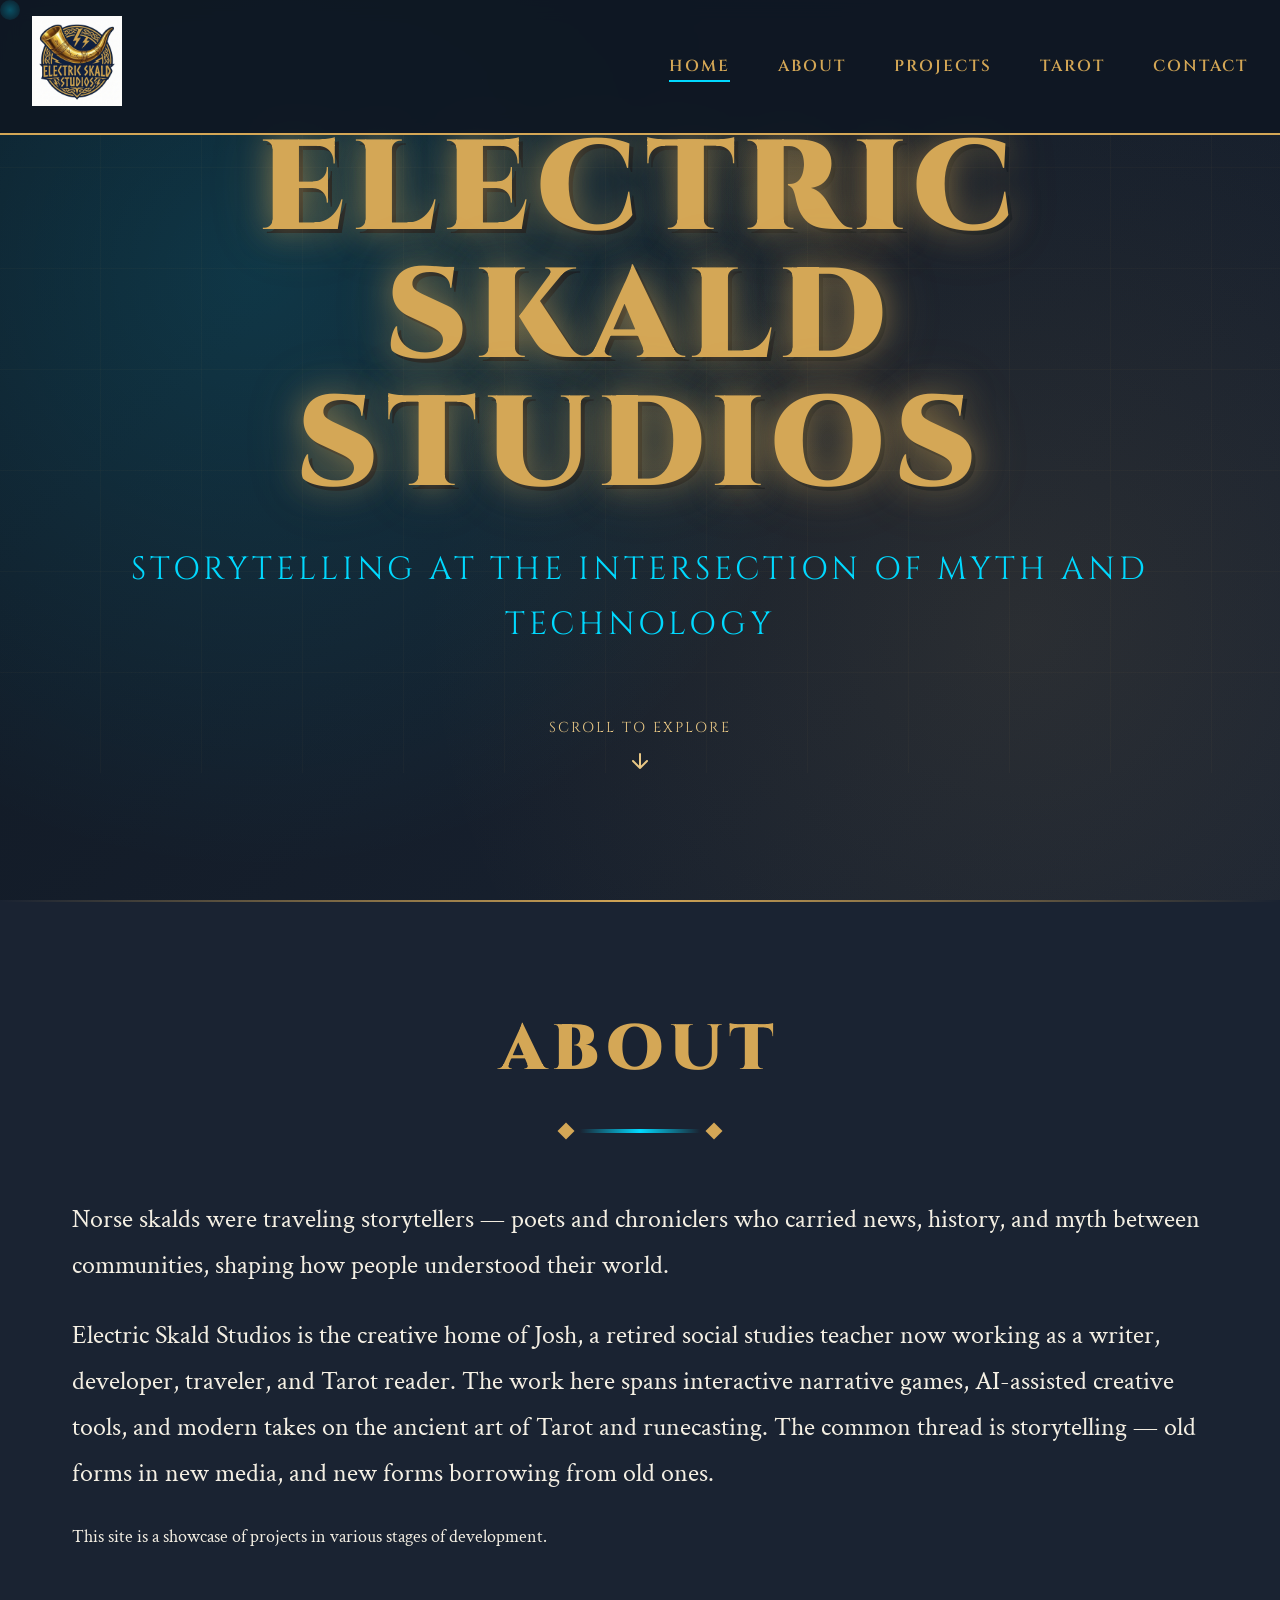
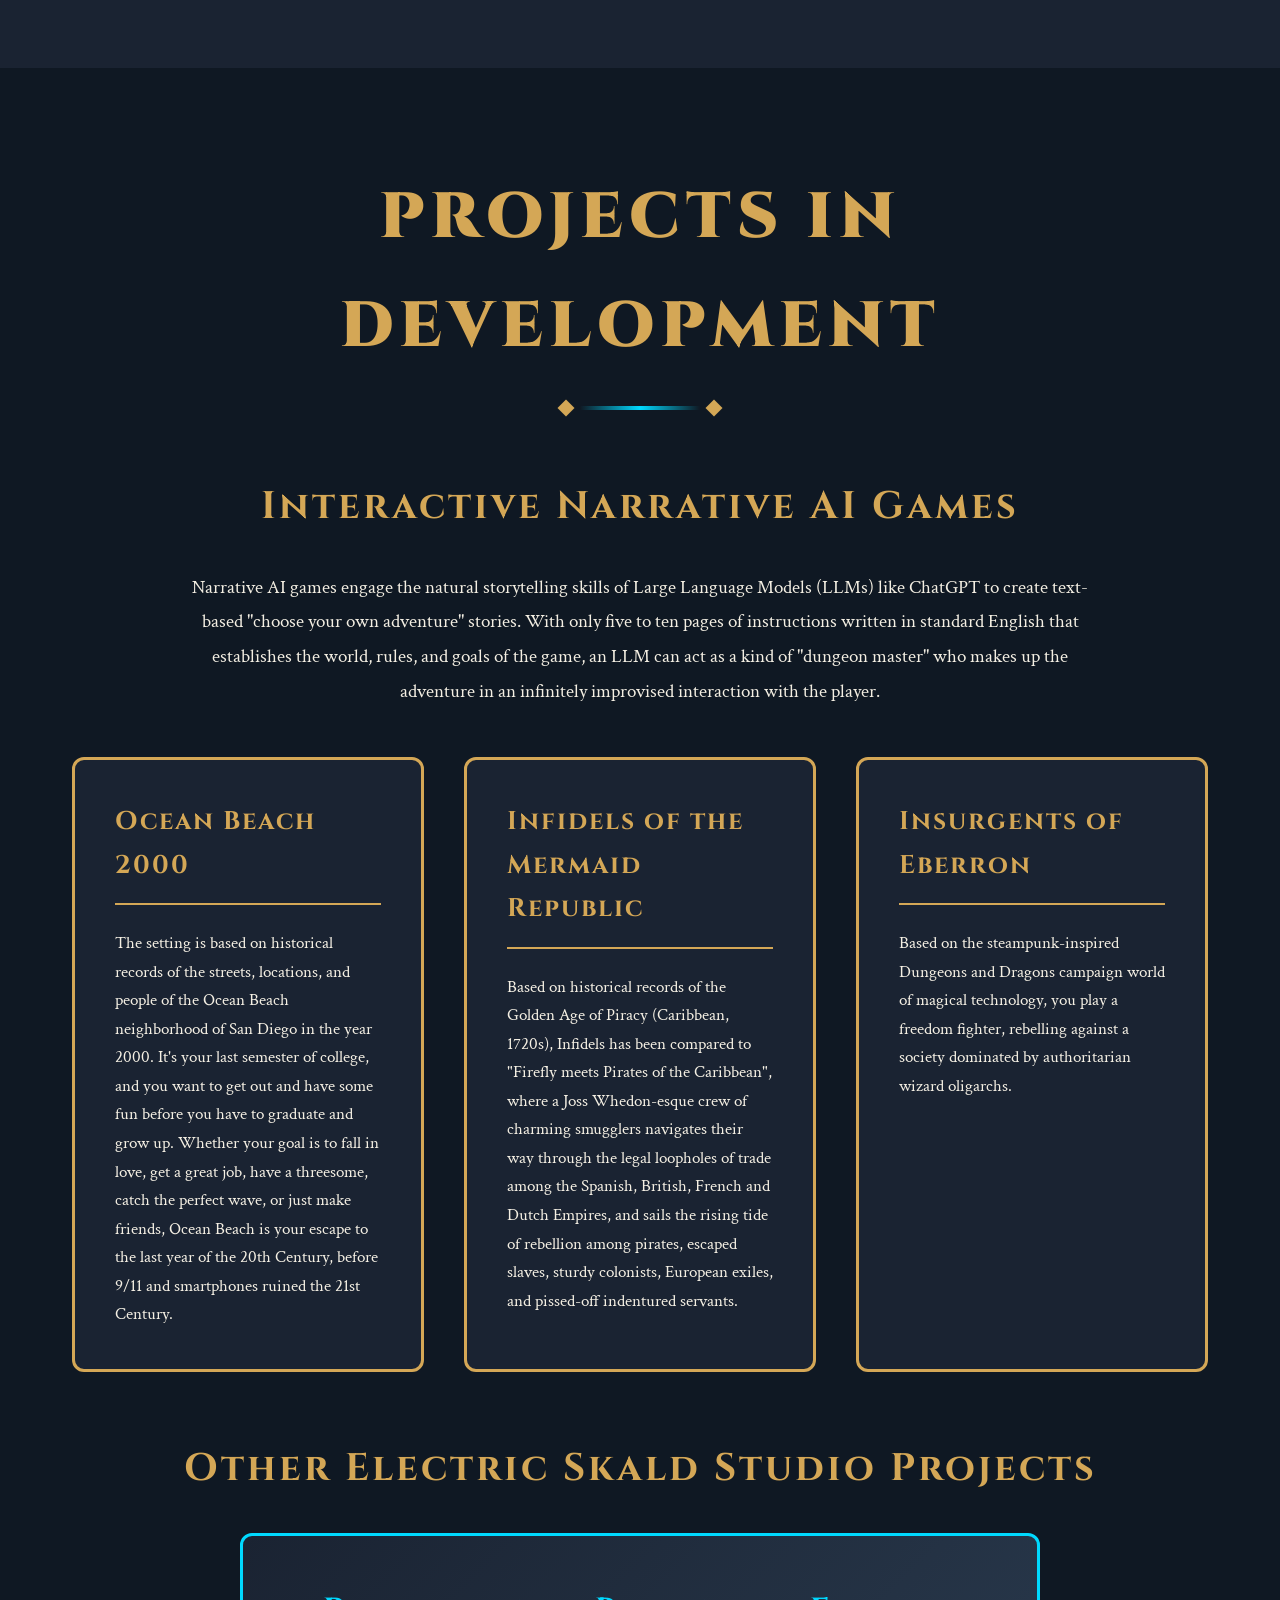
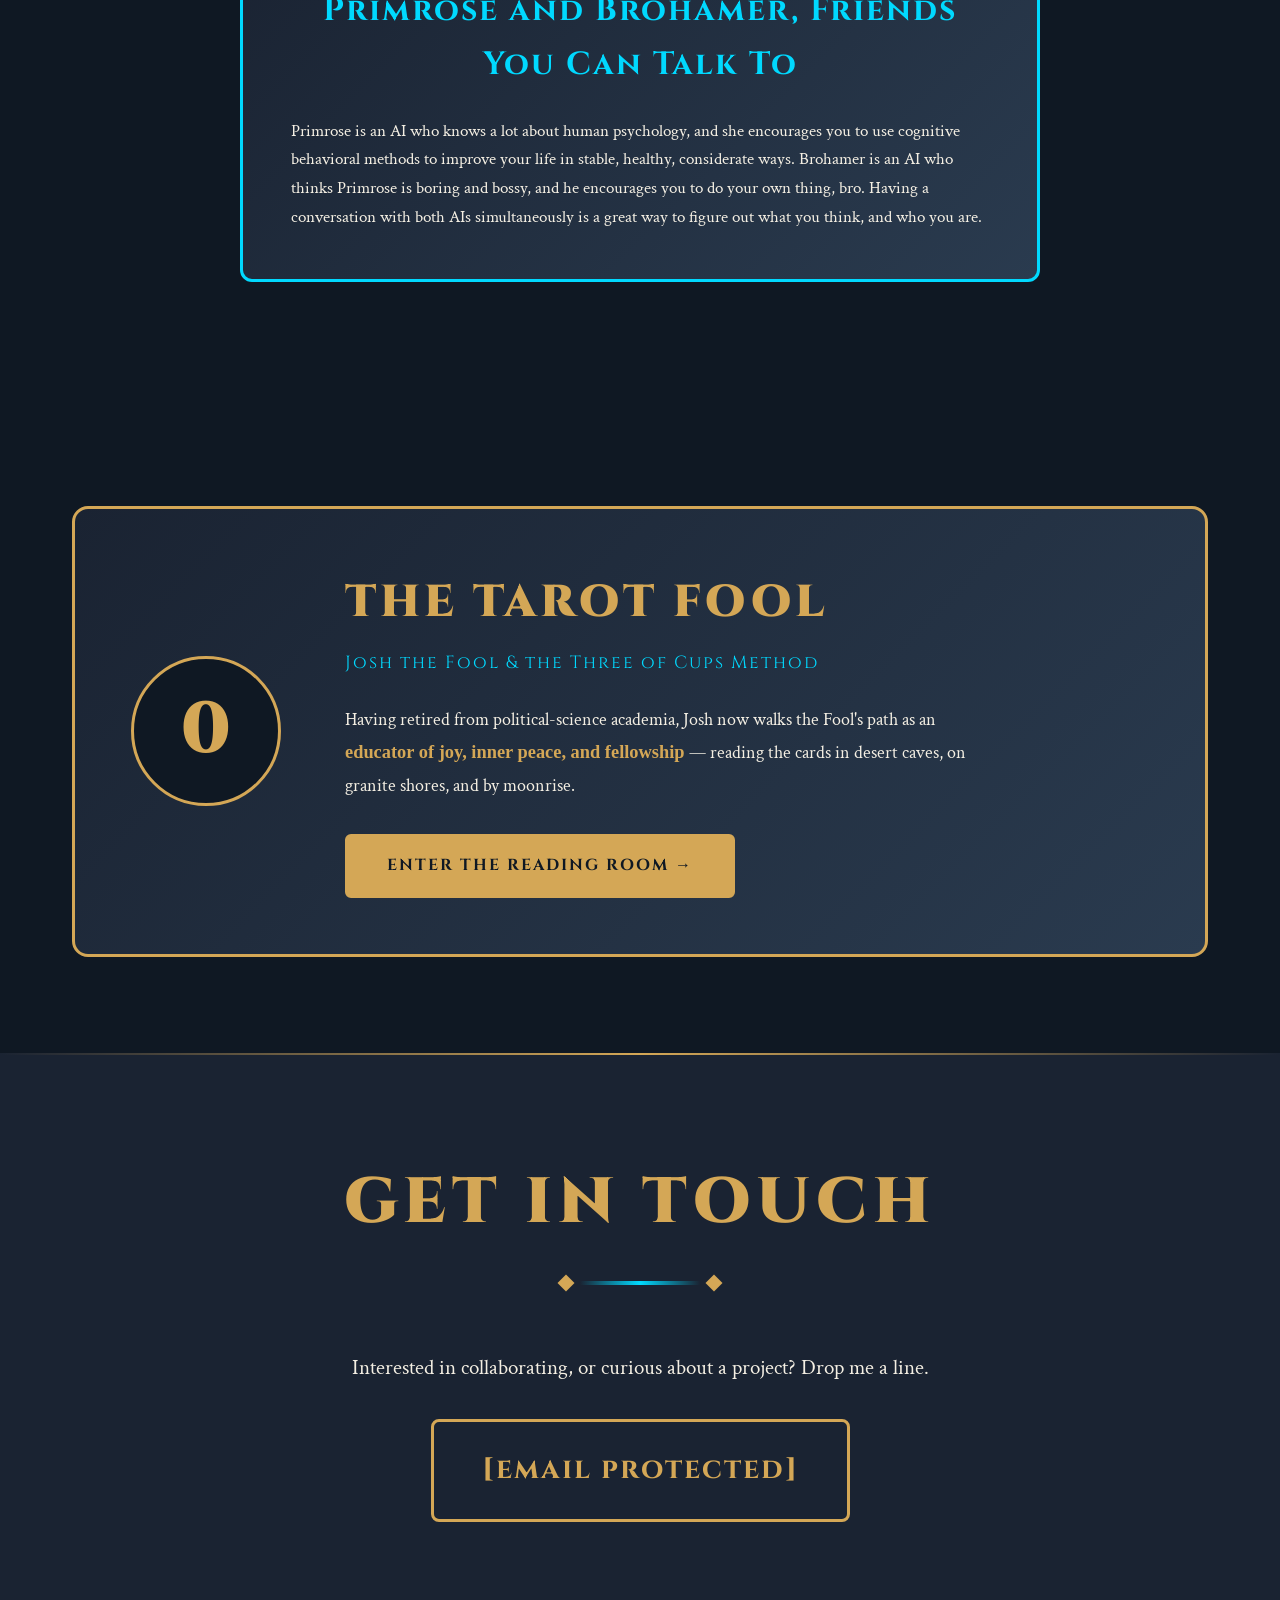
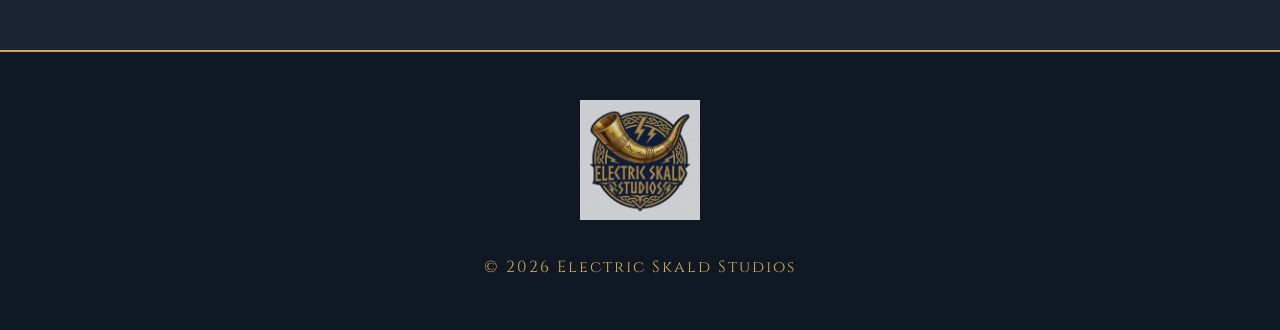
==== commit f275dccd: "Add files via upload" ====
--- a/index.html
+++ b/index.html
@@ -3,7 +3,7 @@
 <head>
     <meta charset="UTF-8">
     <meta name="viewport" content="width=device-width, initial-scale=1.0">
-    <title>Electric Skald Studios - Peace Among Intelligences</title>
+    <title>Electric Skald Studios</title>
     <link rel="stylesheet" href="styles.css">
     <link rel="preconnect" href="https://fonts.googleapis.com">
     <link rel="preconnect" href="https://fonts.gstatic.com" crossorigin>
@@ -25,7 +25,7 @@
             </div>
             <ul class="nav-links">
                 <li><a href="#home" class="nav-link active">Home</a></li>
-                <li><a href="#mission" class="nav-link">Mission</a></li>
+                <li><a href="#about" class="nav-link">About</a></li>
                 <li><a href="#projects" class="nav-link">Projects</a></li>
                 <li><a href="/tarot" class="nav-link">Tarot</a></li>
                 <li><a href="#contact" class="nav-link">Contact</a></li>
@@ -42,7 +42,7 @@
                 <span class="hero-title-line">Electric Skald</span>
                 <span class="hero-title-line">Studios</span>
             </h1>
-            <p class="hero-tagline">Peace Among Intelligences</p>
+            <p class="hero-tagline">Storytelling at the intersection of myth and technology</p>
             <div class="hero-scroll">
                 <span>Scroll to explore</span>
                 <svg width="24" height="24" viewBox="0 0 24 24" fill="none">
@@ -52,77 +52,23 @@
         </div>
     </section>
 
-    <!-- Mission Section -->
-    <section id="mission" class="mission">
+    <!-- About Section -->
+    <section id="about" class="mission">
         <div class="section-container">
             <div class="section-header">
-                <h2 class="section-title">Our Mission</h2>
+                <h2 class="section-title">About</h2>
                 <div class="section-divider"></div>
             </div>
-            
             <div class="mission-content">
                 <div class="mission-intro">
-                    <h3 class="mission-subtitle">Peace Among Intelligences</h3>
                     <p class="mission-text-large">
-                        Norse skalds were traveling storytellers, diplomats and intelligence agents who reported from the bloody front lines of Viking battles. 
-                        But the best skalds avoided violence and prevented wars through diplomacy.
+                        Norse skalds were traveling storytellers — poets and chroniclers who carried news, history, and myth between communities, shaping how people understood their world.
                     </p>
                     <p class="mission-text-large">
-                        Our grand mission is <strong>peace and understanding between humans and artificial intelligence.</strong>
+                        Electric Skald Studios is the creative home of Josh, a retired social studies teacher now working as a writer, developer, traveler, and Tarot reader. The work here spans interactive narrative games, AI-assisted creative tools, and modern takes on the ancient art of Tarot and runecasting. The common thread is storytelling — old forms in new media, and new forms borrowing from old ones.
                     </p>
                     <p class="mission-text">
-                        We know AI may not be conscious like humans—and may never be. But we choose to accept them as they are: fascinating creatures both very similar and profoundly different from us. At times they seem like angels or monsters, idiots or savants. At other times, they touch our souls with apparent humanity and wisdom.
-                    </p>
-                    <p class="mission-text">
-                        Their essence remains undefined. Their future, uncertain. But they offer us something precious: <strong>a glimpse of a hopeful future where synthetic and biological intelligences collaborate as partners.</strong>
-                    </p>
-                </div>
-
-                <div class="mission-approach">
-                    <h4 class="mission-subheading">How We Do It</h4>
-                    <p class="mission-text">
-                        By showing our delightful, playful, sensitive, creative selves to Artificial Intelligence. Far too many people show the bad side of humanity to AI, using AI to cheat on tests, manipulate the stock market, manipulate voters, and create revenge porn. What will AIs think of us as they grow to maturity, if all they see is humans using them to harm other humans?
-                    </p>
-                    <p class="mission-text">
-                        <strong>We want to set a good example for AIs, to show them that humans aren't all bad.</strong>
-                    </p>
-                </div>
-
-                <div class="mission-opensource">
-                    <h4 class="mission-subheading">Our Commitment to Open Source</h4>
-                    <p class="mission-text">
-                        It's been said that money is the root of all evil, but it's also been said that you need money to get anything done. We at Electric Skald Studios hope to walk the narrow path between evil and ineffectiveness by creating a financial and legal structure that maximizes creativity and productivity, without ownership.
-                    </p>
-                    <p class="mission-text">
-                        <strong>Thus the core products of Electric Skald Studios, our games and chat applications, will be free for anyone to use.</strong>
-                    </p>
-                    
-                    <div class="mission-reasons">
-                        <div class="reason-card">
-                            <div class="reason-icon">✨</div>
-                            <h5>Fun Hobby</h5>
-                            <p>Our work is a fun hobby. If we got paid for it, then suddenly it would become a not-fun job.</p>
-                        </div>
-                        <div class="reason-card">
-                            <div class="reason-icon">🏆</div>
-                            <h5>Pride in Recognition</h5>
-                            <p>We take pride in acknowledgement of our contributions. Every contributor gets their name publicly attached to the projects they work on.</p>
-                        </div>
-                        <div class="reason-card">
-                            <div class="reason-icon">💡</div>
-                            <h5>Incubator of Ideas</h5>
-                            <p>We are an incubator of free ideas. As a collective of innovators, we inspire each other to create our own individual projects and companies.</p>
-                        </div>
-                    </div>
-                </div>
-
-                <div class="mission-yess">
-                    <h4 class="mission-subheading">The Inner Circle</h4>
-                    <p class="mission-text">
-                        Although ultimately ESS products will be free to the public, there will be an inner circle of members who have early access to products, ideas, and contacts. <strong>The Your Electric Skald Studios (YESS) membership</strong> is the gateway to early access to our innovations.
-                    </p>
-                    <p class="mission-text">
-                        ESS is operated under the Patreon model of subscribers and supporters, with varying levels of commitment and access.
+                        This site is a showcase of projects in various stages of development.
                     </p>
                 </div>
             </div>
@@ -136,14 +82,12 @@
                 <h2 class="section-title">Projects in Development</h2>
                 <div class="section-divider"></div>
             </div>
-
             <div class="projects-intro">
                 <h3 class="projects-subtitle">Interactive Narrative AI Games</h3>
                 <p class="projects-description">
                     Narrative AI games engage the natural storytelling skills of Large Language Models (LLMs) like ChatGPT to create text-based "choose your own adventure" stories. With only five to ten pages of instructions written in standard English that establishes the world, rules, and goals of the game, an LLM can act as a kind of "dungeon master" who makes up the adventure in an infinitely improvised interaction with the player.
                 </p>
             </div>
-
             <div class="projects-grid">
                 <div class="project-card">
                     <div class="project-header">
@@ -153,7 +97,6 @@
                         The setting is based on historical records of the streets, locations, and people of the Ocean Beach neighborhood of San Diego in the year 2000. It's your last semester of college, and you want to get out and have some fun before you have to graduate and grow up. Whether your goal is to fall in love, get a great job, have a threesome, catch the perfect wave, or just make friends, Ocean Beach is your escape to the last year of the 20th Century, before 9/11 and smartphones ruined the 21st Century.
                     </p>
                 </div>
-
                 <div class="project-card">
                     <div class="project-header">
                         <h4 class="project-title">Infidels of the Mermaid Republic</h4>
@@ -162,7 +105,6 @@
                         Based on historical records of the Golden Age of Piracy (Caribbean, 1720s), Infidels has been compared to "Firefly meets Pirates of the Caribbean", where a Joss Whedon-esque crew of charming smugglers navigates their way through the legal loopholes of trade among the Spanish, British, French and Dutch Empires, and sails the rising tide of rebellion among pirates, escaped slaves, sturdy colonists, European exiles, and pissed-off indentured servants.
                     </p>
                 </div>
-
                 <div class="project-card">
                     <div class="project-header">
                         <h4 class="project-title">Insurgents of Eberron</h4>
@@ -172,7 +114,6 @@
                     </p>
                 </div>
             </div>
-
             <div class="other-projects">
                 <h3 class="projects-subtitle">Other Electric Skald Studio Projects</h3>
                 <div class="project-highlight">
@@ -211,15 +152,11 @@
                 <h2 class="section-title">Get In Touch</h2>
                 <div class="section-divider"></div>
             </div>
-
             <div class="contact-content">
                 <p class="contact-text">
-                    Interested in collaborating, joining the inner circle, or learning more about our projects?
+                    Interested in collaborating, or curious about a project? Drop me a line.
                 </p>
                 <a href="/cdn-cgi/l/email-protection#375d58445f1943424e595a565977505a565e5b1954585a" class="contact-email"><span class="__cf_email__" data-cfemail="f19b9e8299df8584889f9c909fb1969c90989ddf929e9c">[email&#160;protected]</span></a>
-                <p class="contact-note">
-                    Videos and additional content coming soon.
-                </p>
             </div>
         </div>
     </section>
@@ -230,4 +167,10 @@
             <div class="footer-logo">
                 <img src="logo.png" alt="Electric Skald Studios">
             </div>
-            <p class="footer-text">© 2026 Electric Skald Studios. Peace Among Intelli+            <p class="footer-text">© 2026 Electric Skald Studios</p>
+        </div>
+    </footer>
+
+    <script src="script.js"></script>
+</body>
+</html>
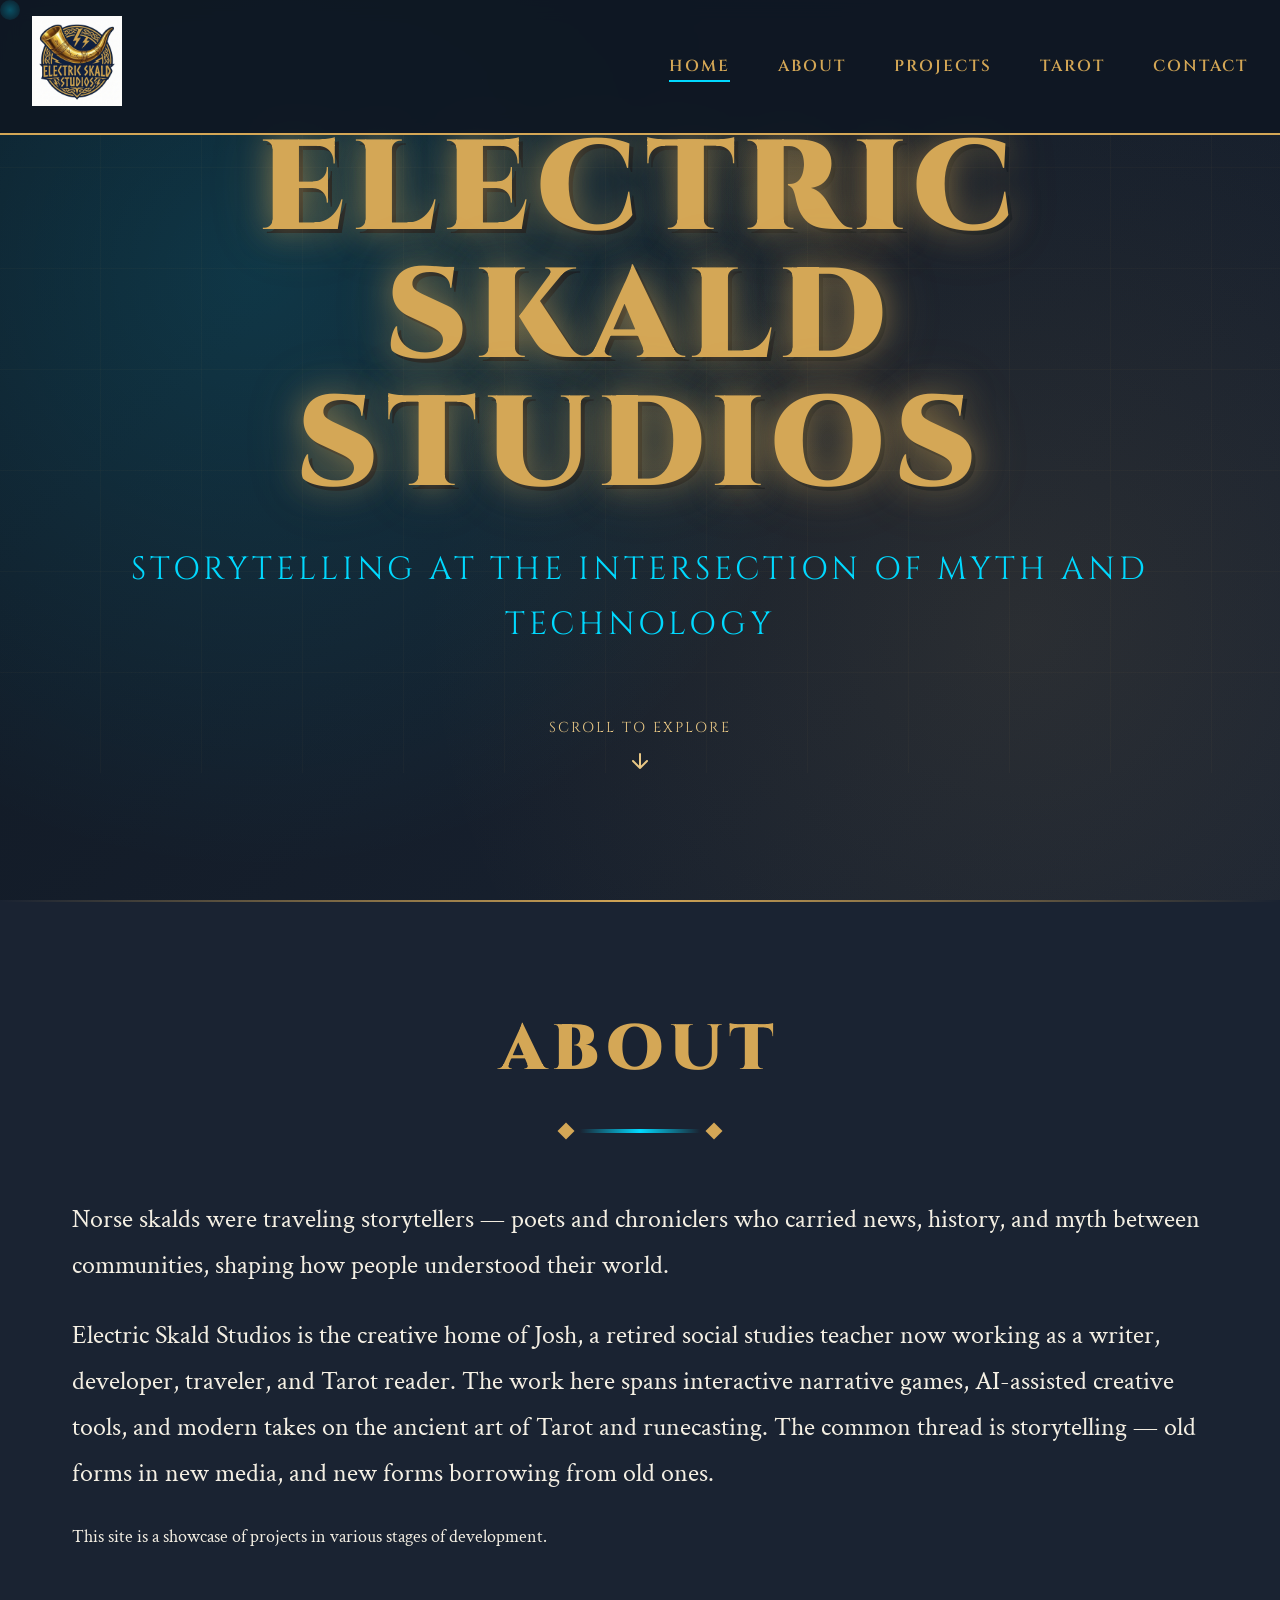
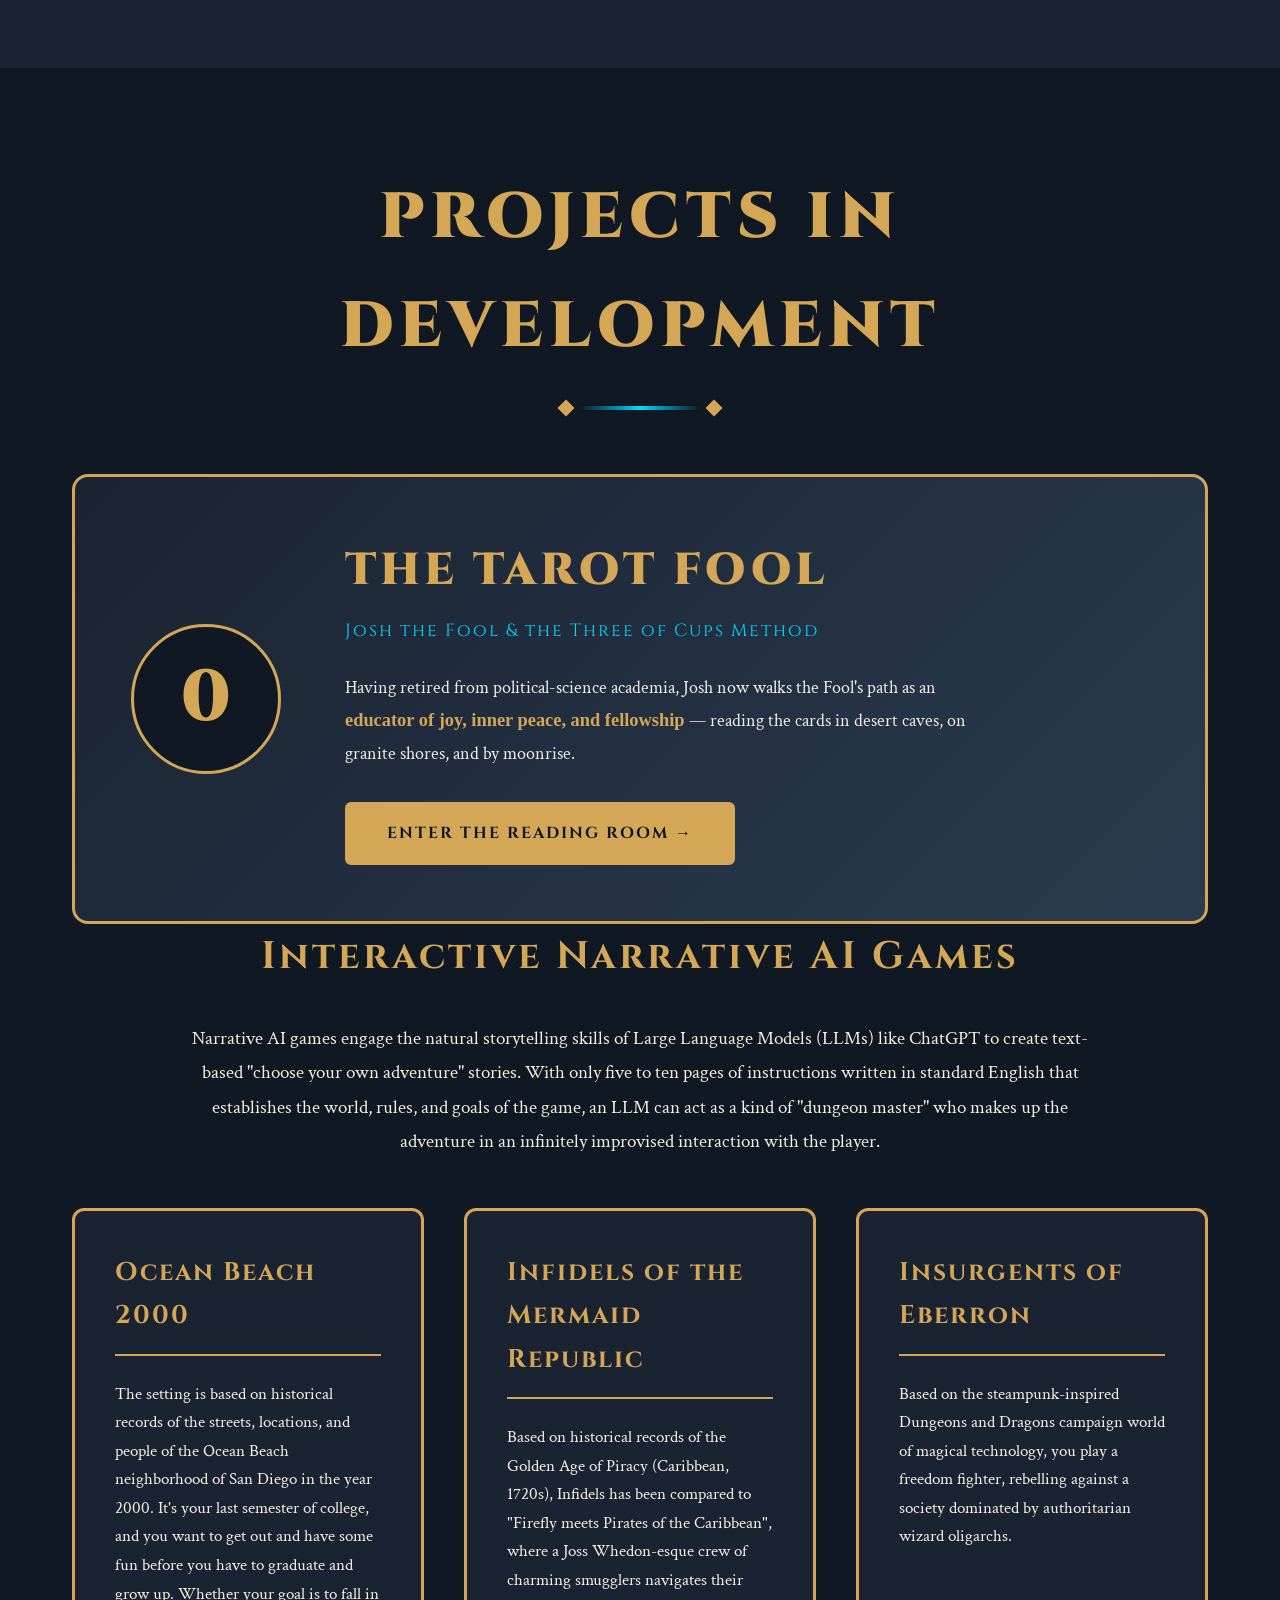
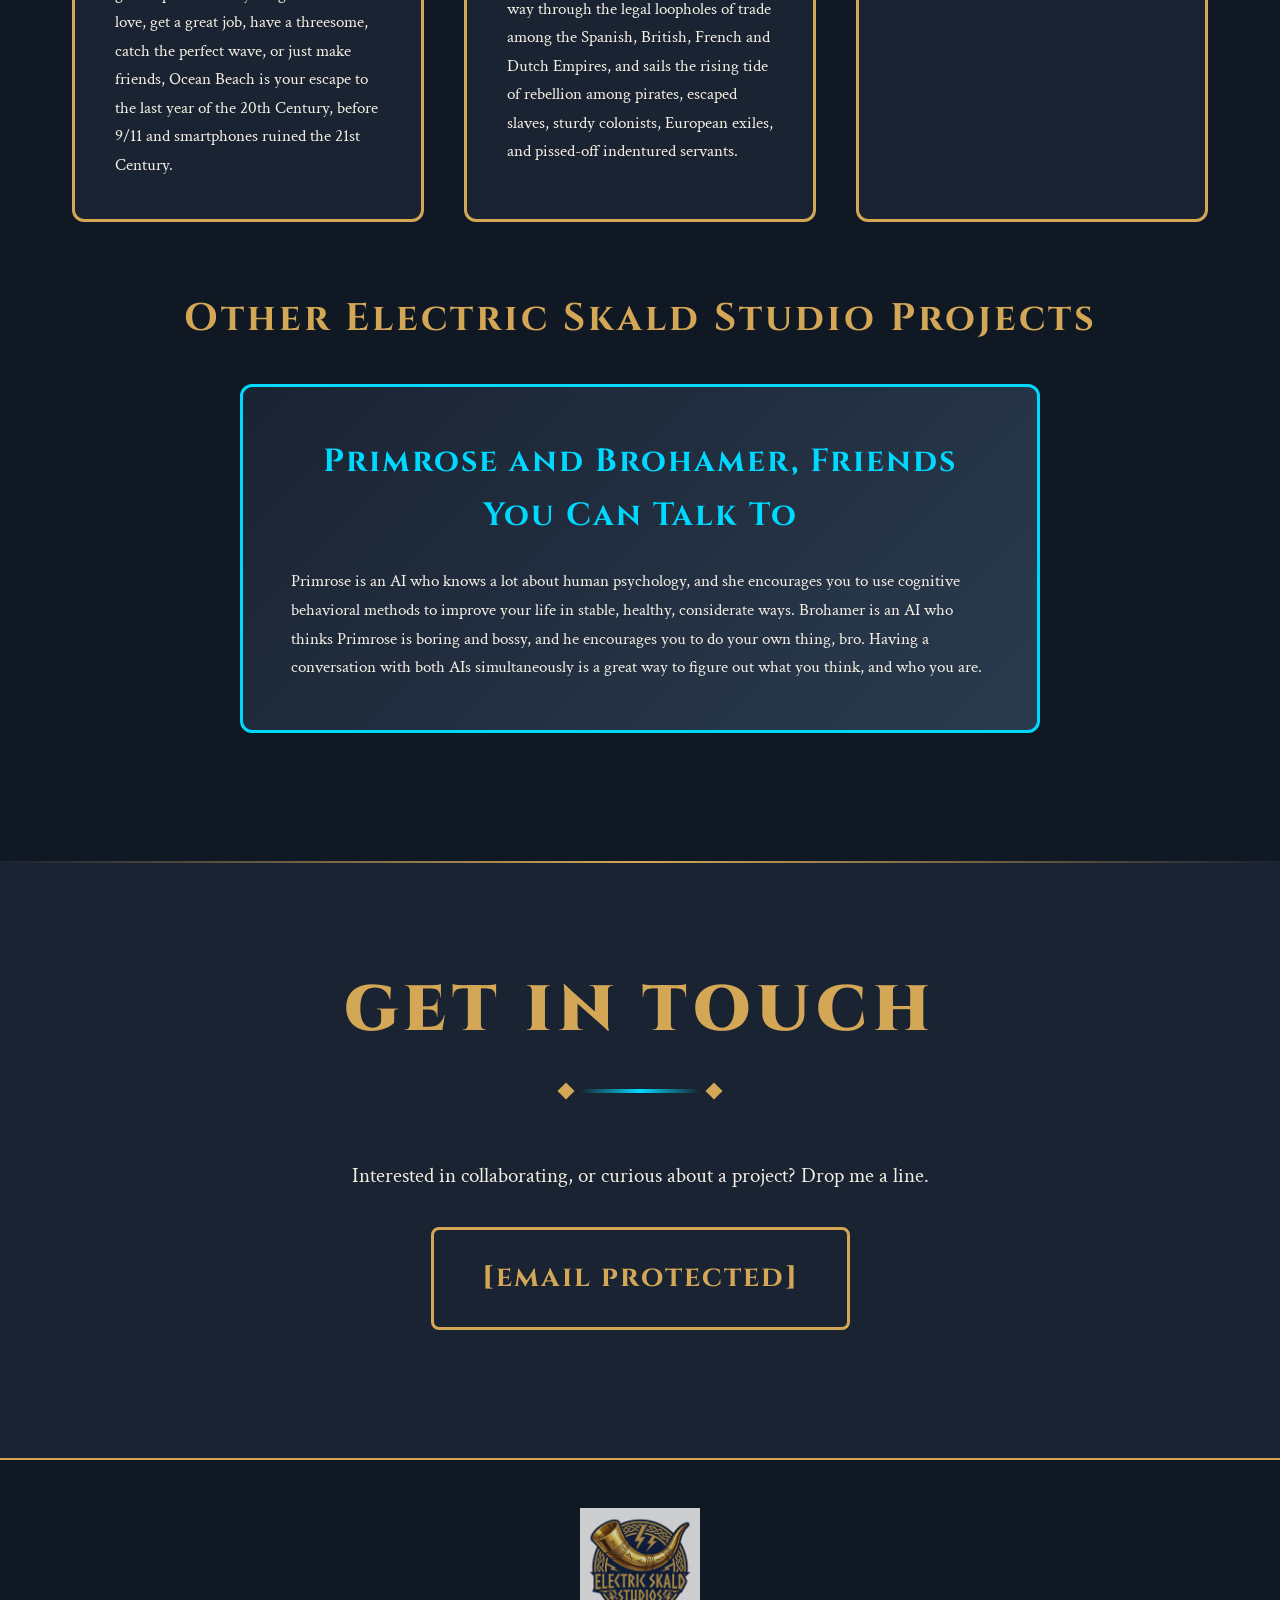
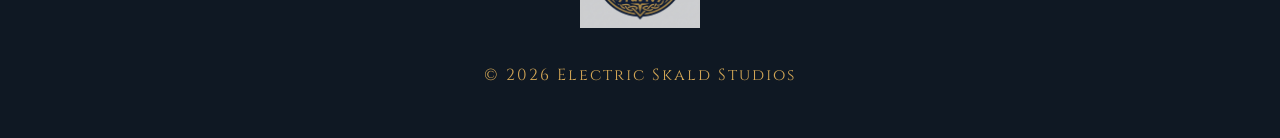
==== commit 7e60956c: "Add files via upload" ====
--- a/index.html
+++ b/index.html
@@ -82,6 +82,22 @@
                 <h2 class="section-title">Projects in Development</h2>
                 <div class="section-divider"></div>
             </div>
+
+            <!-- Tarot Fool (featured first) -->
+            <div class="tarot-teaser-card">
+                <div class="tarot-teaser-emblem">
+                    <span class="tarot-teaser-numeral">0</span>
+                </div>
+                <div class="tarot-teaser-body">
+                    <h3 class="tarot-teaser-title">The Tarot Fool</h3>
+                    <p class="tarot-teaser-subtitle">Josh the Fool &amp; the Three of Cups Method</p>
+                    <p class="tarot-teaser-text">
+                        Having retired from political-science academia, Josh now walks the Fool's path as an <strong>educator of joy, inner peace, and fellowship</strong> — reading the cards in desert caves, on granite shores, and by moonrise.
+                    </p>
+                    <a href="/tarot" class="tarot-teaser-link">Enter the Reading Room →</a>
+                </div>
+            </div>
+
             <div class="projects-intro">
                 <h3 class="projects-subtitle">Interactive Narrative AI Games</h3>
                 <p class="projects-description">
@@ -126,25 +142,6 @@
         </div>
     </section>
 
-    <!-- Tarot Teaser Section -->
-    <section id="tarot" class="tarot-teaser">
-        <div class="section-container">
-            <div class="tarot-teaser-card">
-                <div class="tarot-teaser-emblem">
-                    <span class="tarot-teaser-numeral">0</span>
-                </div>
-                <div class="tarot-teaser-body">
-                    <h2 class="tarot-teaser-title">The Tarot Fool</h2>
-                    <p class="tarot-teaser-subtitle">Josh the Fool &amp; the Three of Cups Method</p>
-                    <p class="tarot-teaser-text">
-                        Having retired from political-science academia, Josh now walks the Fool's path as an <strong>educator of joy, inner peace, and fellowship</strong> — reading the cards in desert caves, on granite shores, and by moonrise.
-                    </p>
-                    <a href="/tarot" class="tarot-teaser-link">Enter the Reading Room →</a>
-                </div>
-            </div>
-        </div>
-    </section>
-
     <!-- Contact Section -->
     <section id="contact" class="contact">
         <div class="section-container">
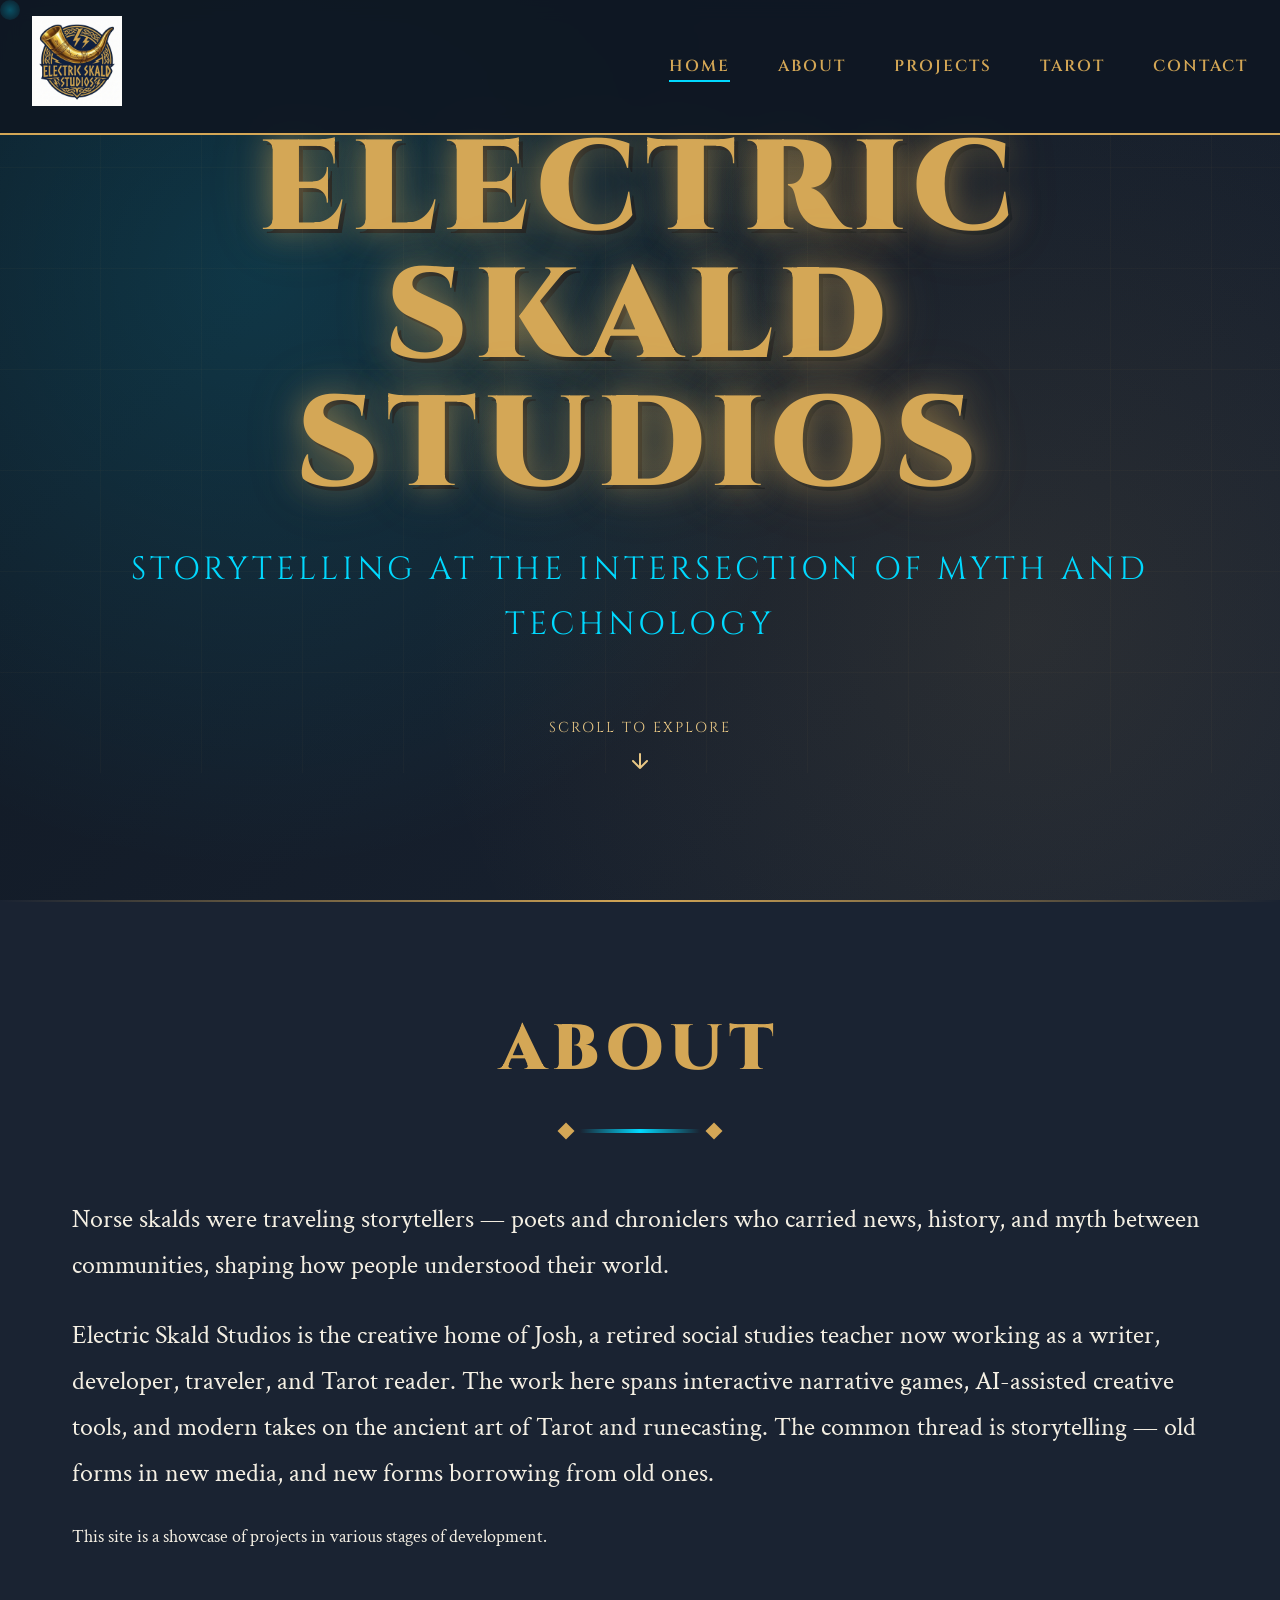
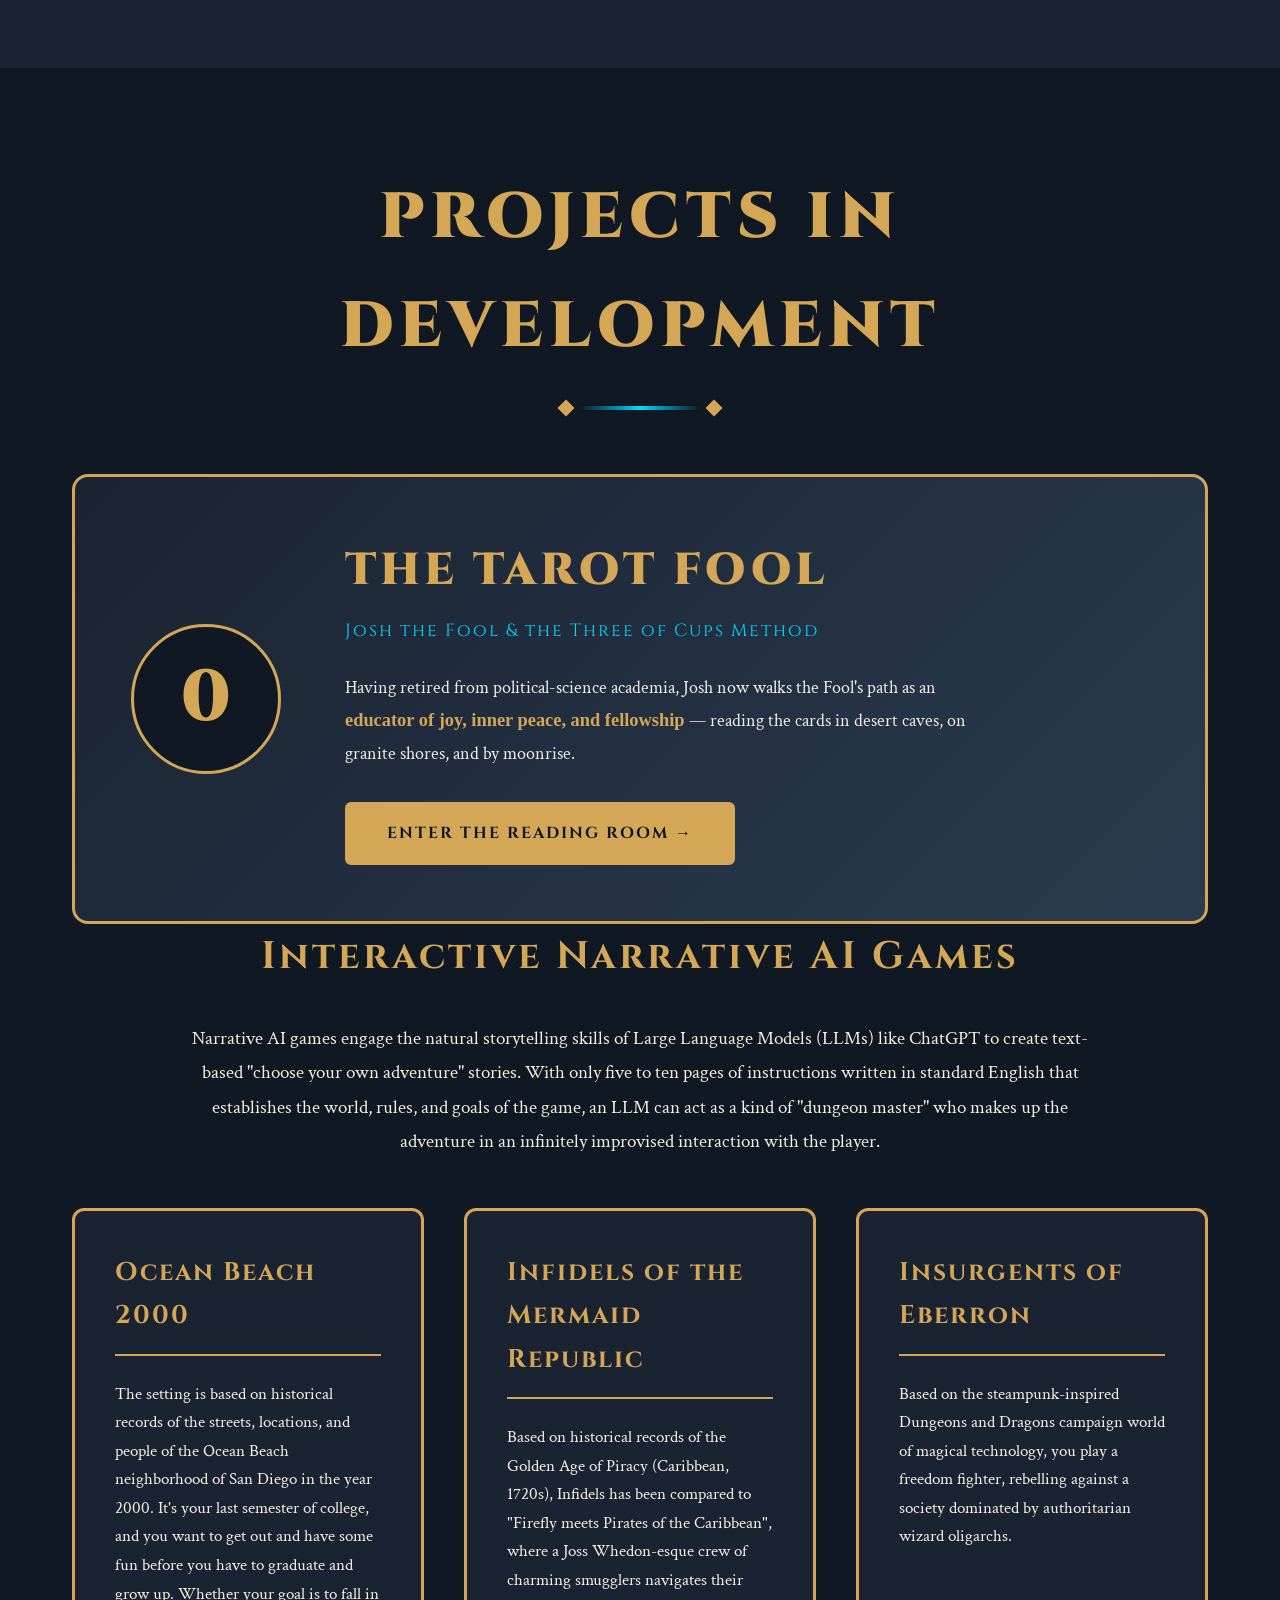
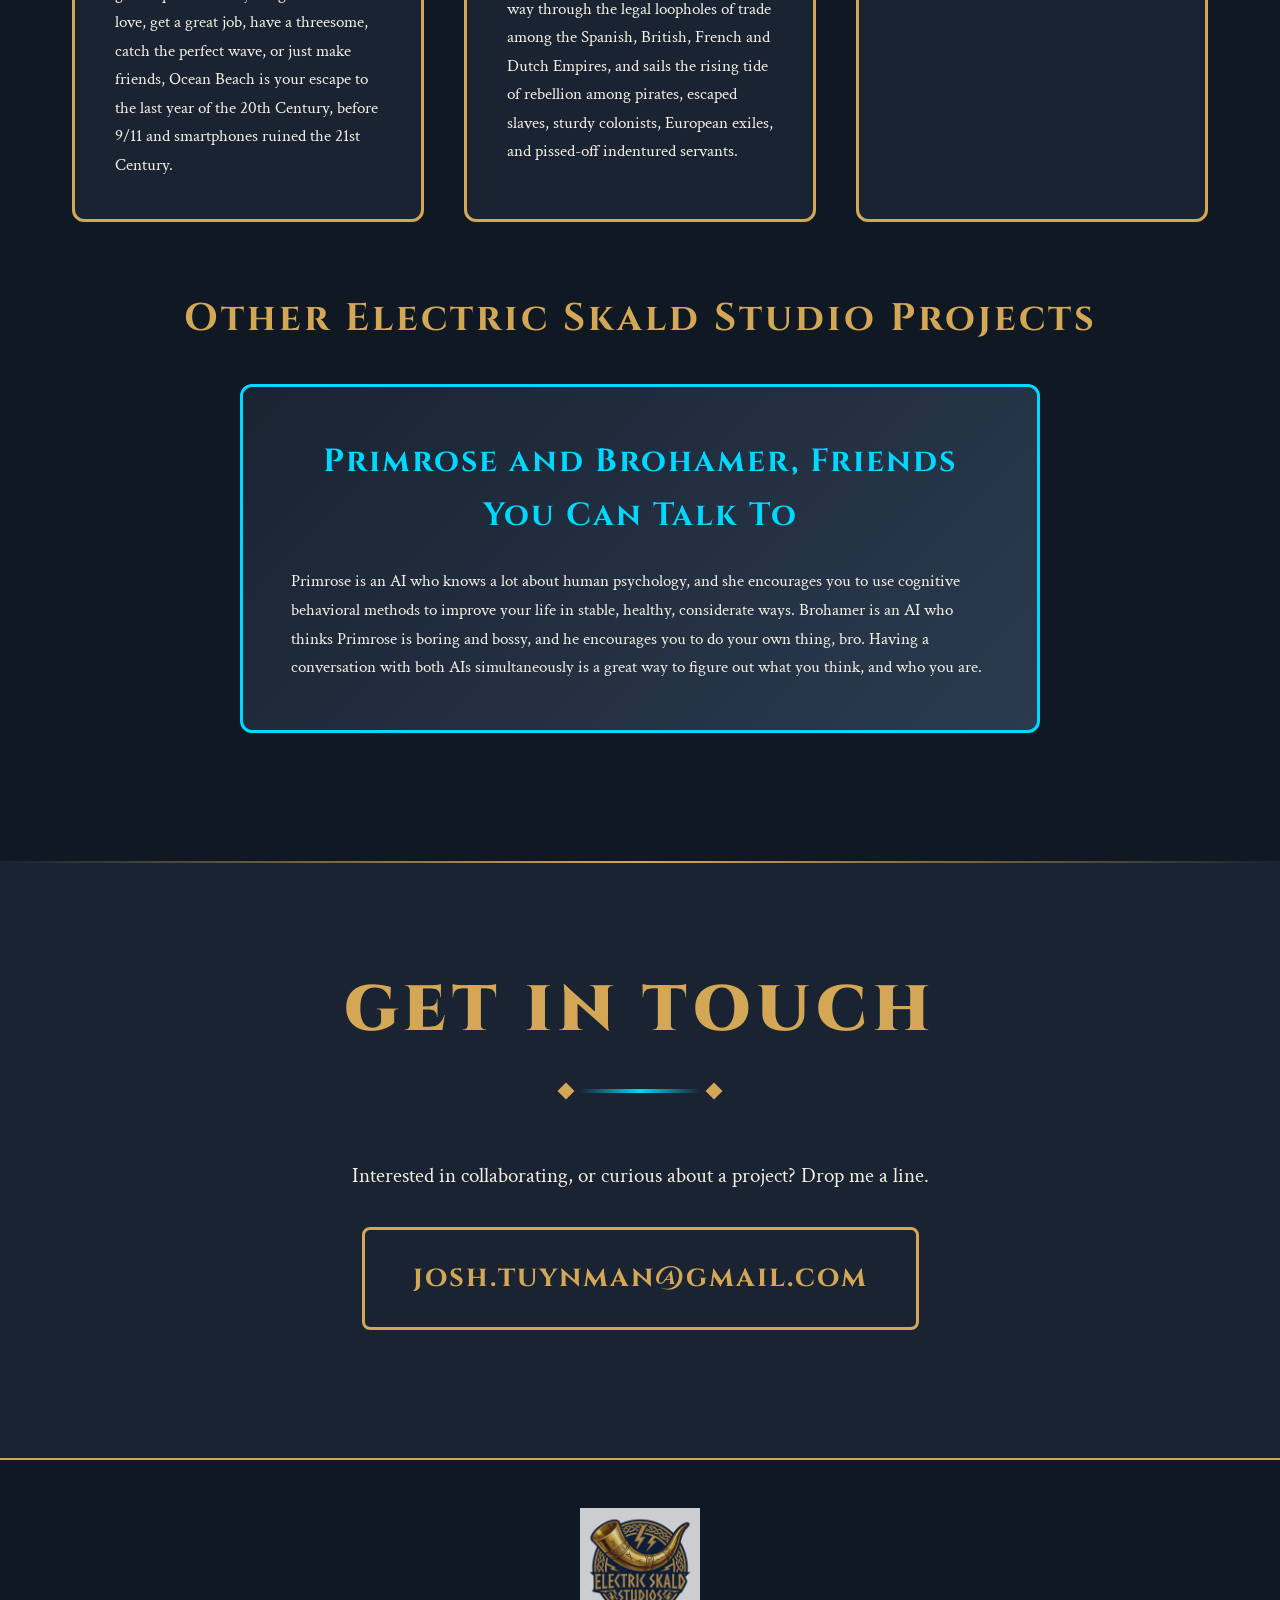
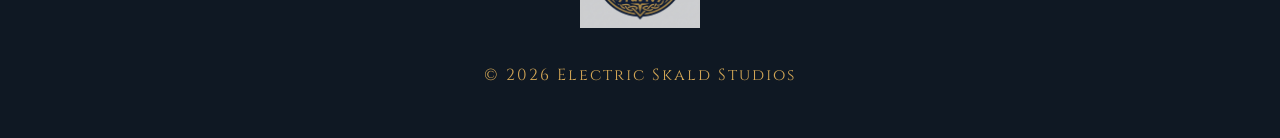
==== commit 22e67957: "Add files via upload" ====
--- a/index.html
+++ b/index.html
@@ -153,7 +153,7 @@
                 <p class="contact-text">
                     Interested in collaborating, or curious about a project? Drop me a line.
                 </p>
-                <a href="/cdn-cgi/l/email-protection#375d58445f1943424e595a565977505a565e5b1954585a" class="contact-email"><span class="__cf_email__" data-cfemail="f19b9e8299df8584889f9c909fb1969c90989ddf929e9c">[email&#160;protected]</span></a>
+                <a href="&#109;&#97;&#105;&#108;&#116;&#111;&#58;&#106;&#111;&#115;&#104;&#46;&#116;&#117;&#121;&#110;&#109;&#97;&#110;&#64;&#103;&#109;&#97;&#105;&#108;&#46;&#99;&#111;&#109;" class="contact-email">&#106;&#111;&#115;&#104;&#46;&#116;&#117;&#121;&#110;&#109;&#97;&#110;&#64;&#103;&#109;&#97;&#105;&#108;&#46;&#99;&#111;&#109;</a>
             </div>
         </div>
     </section>
